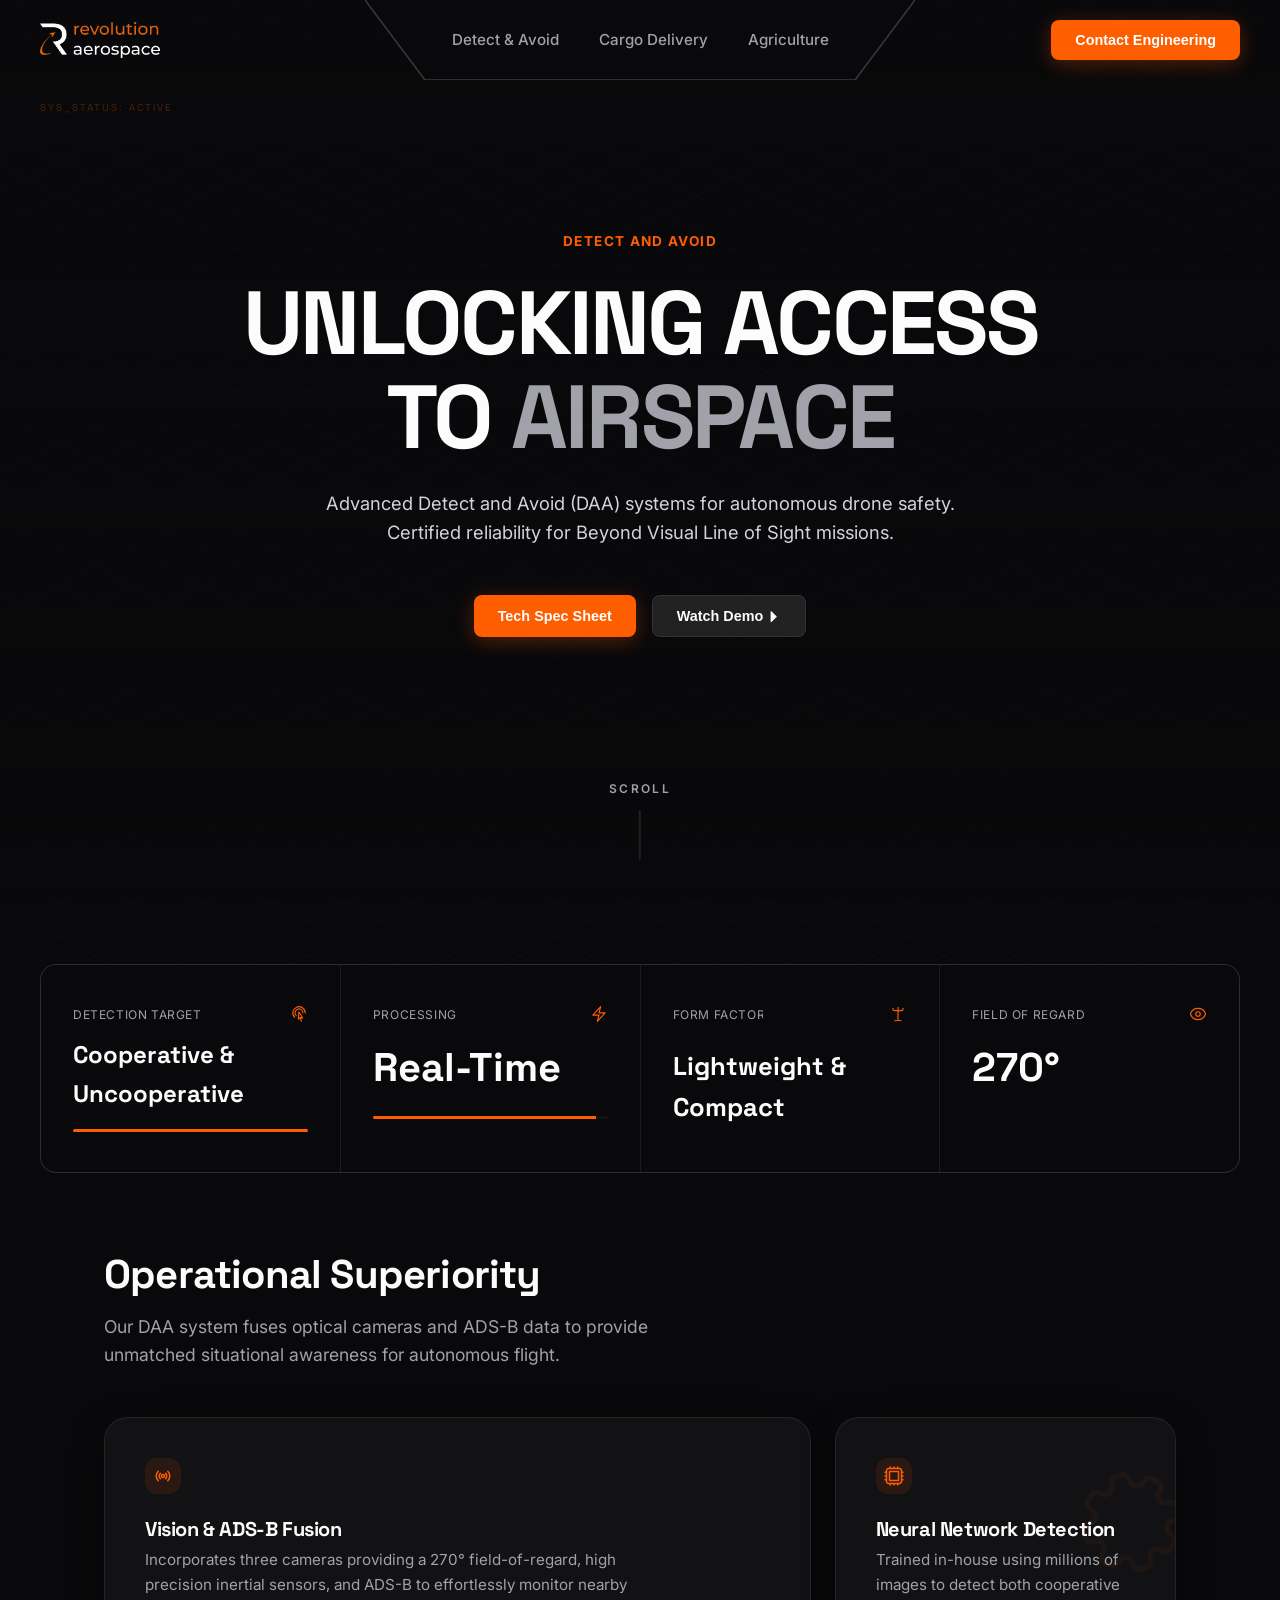
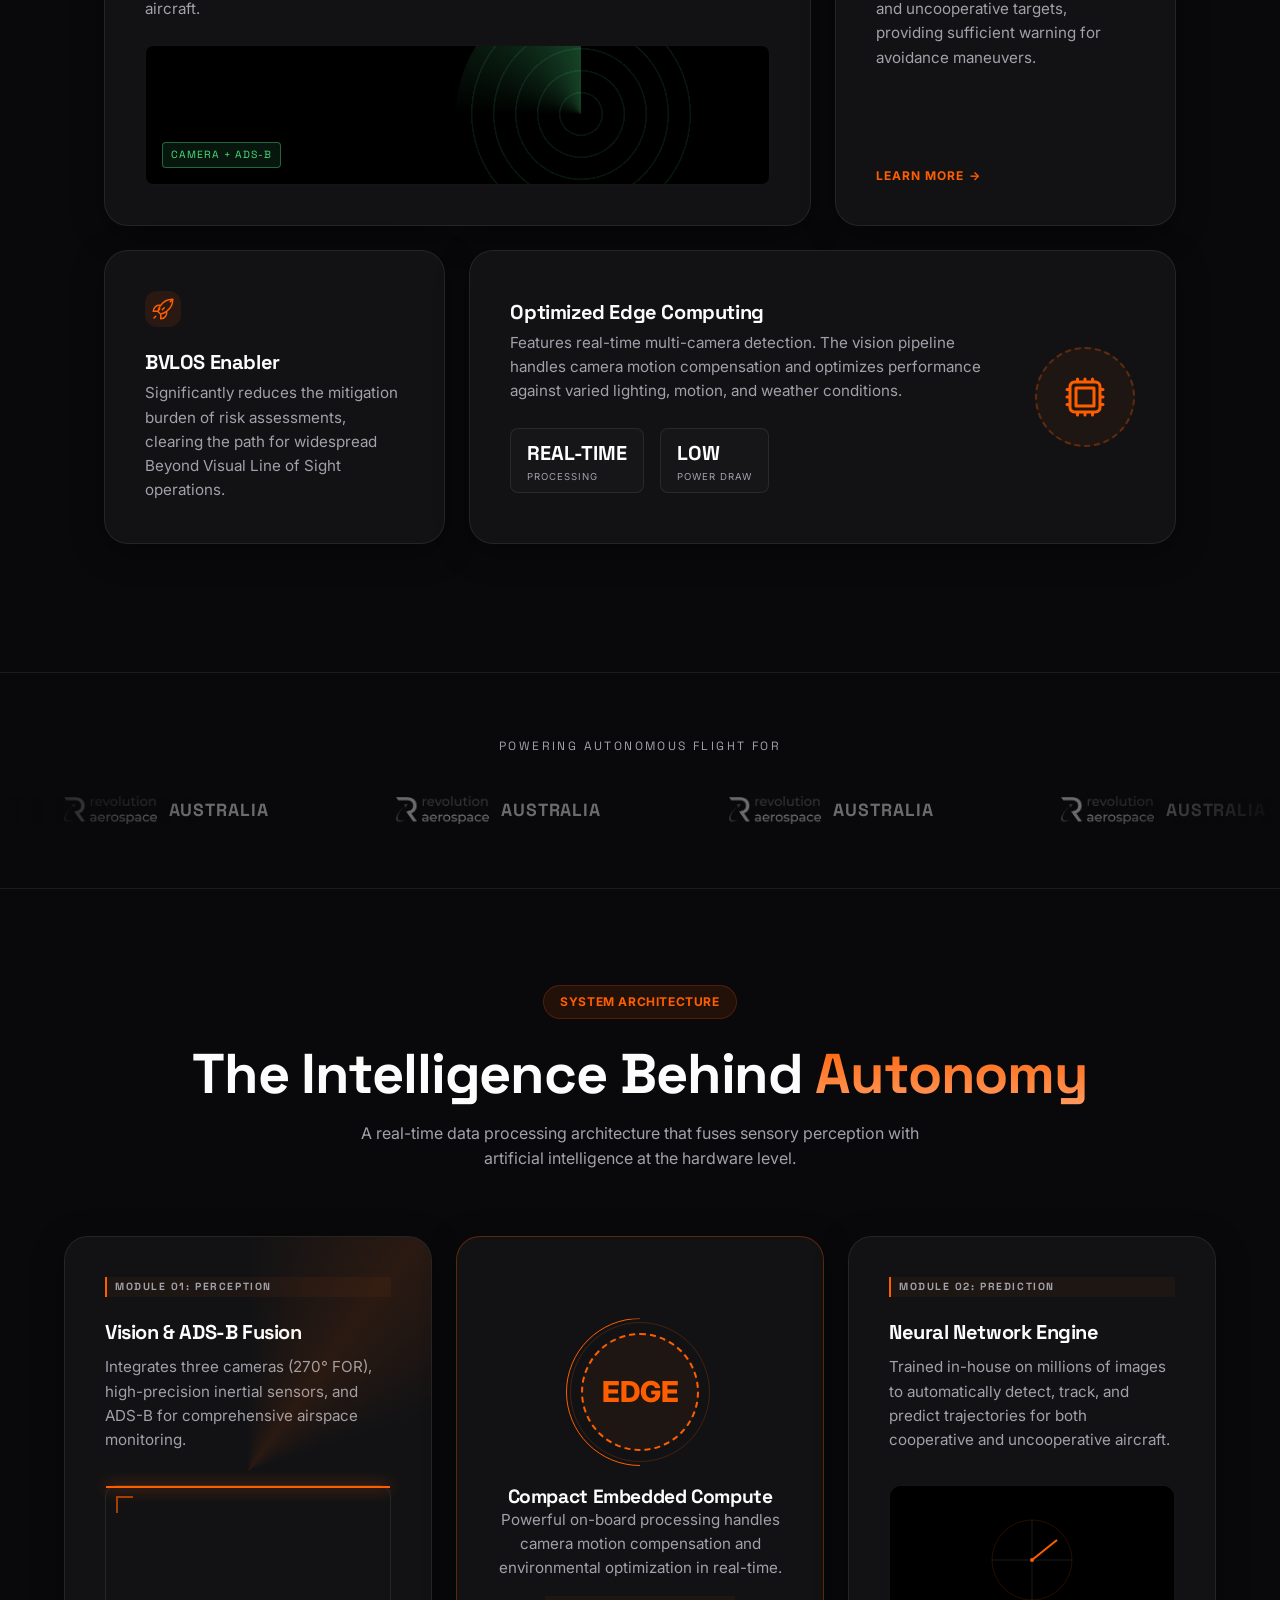
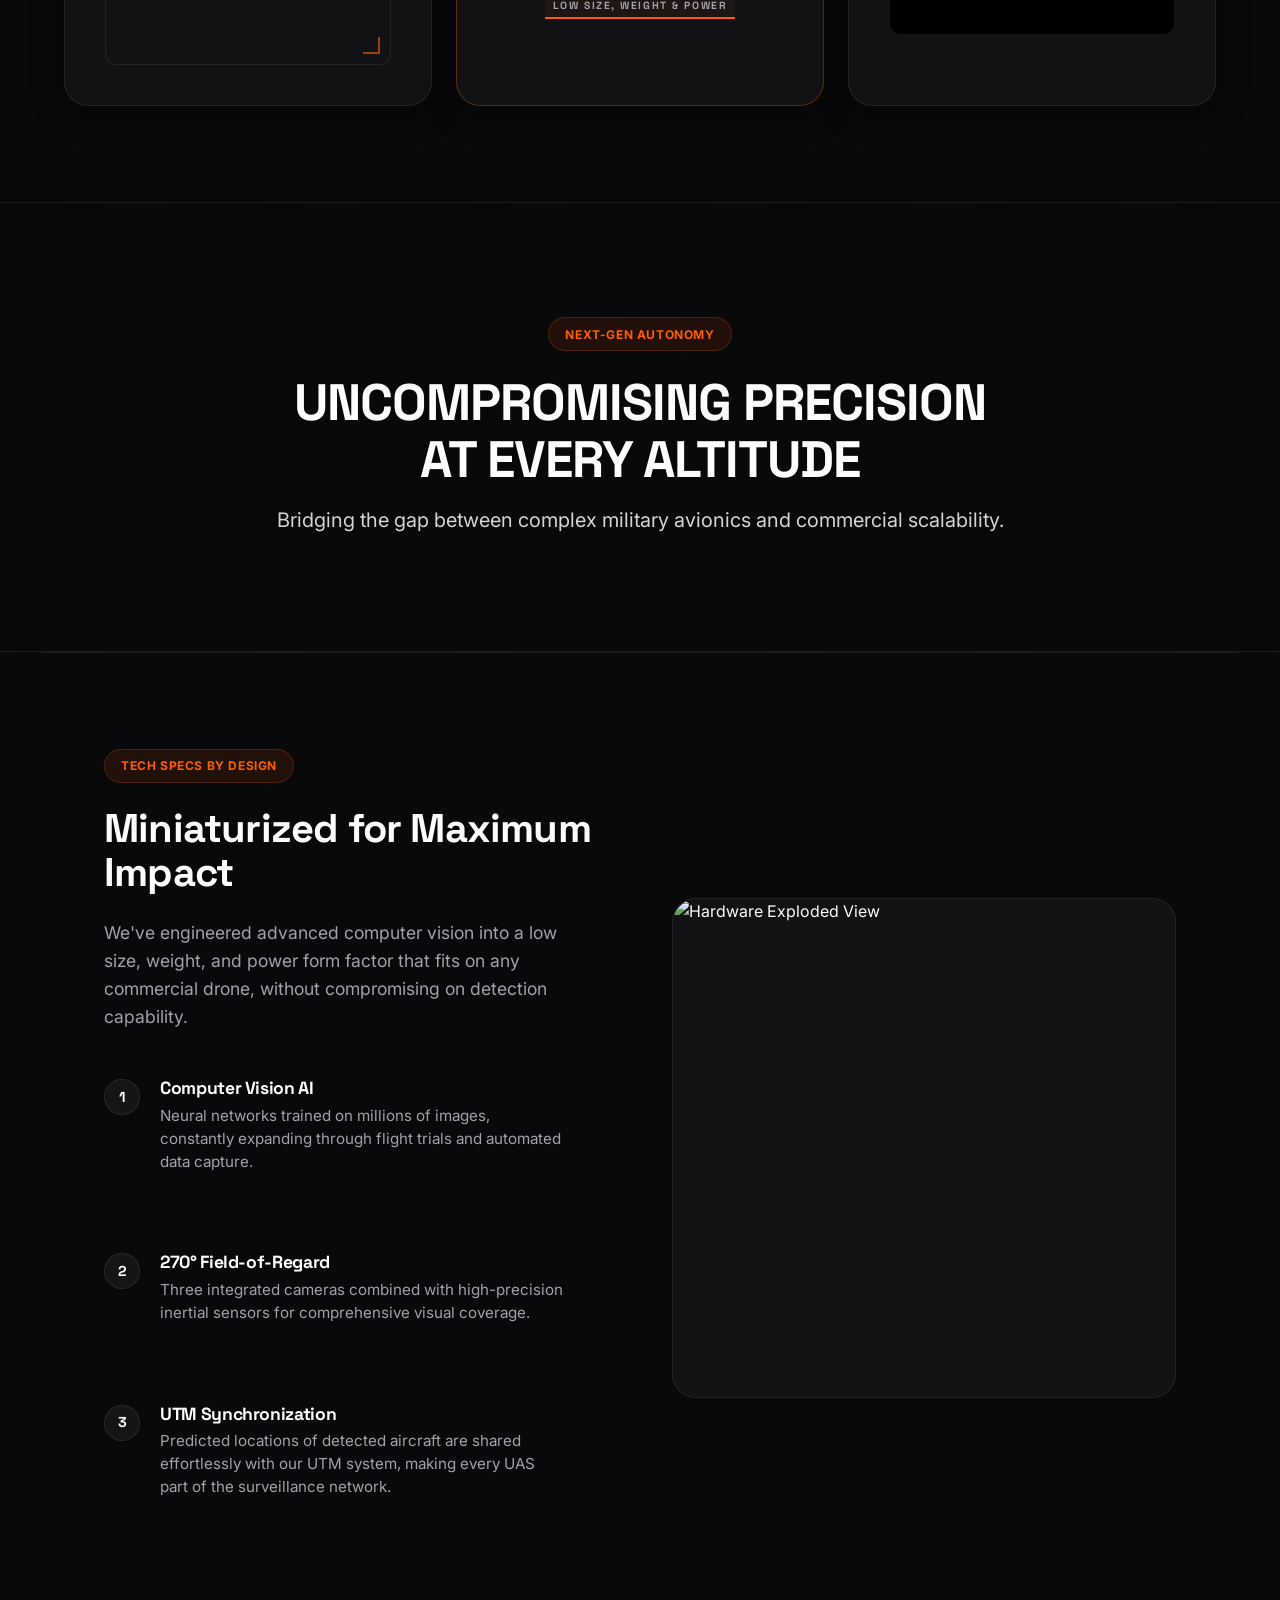
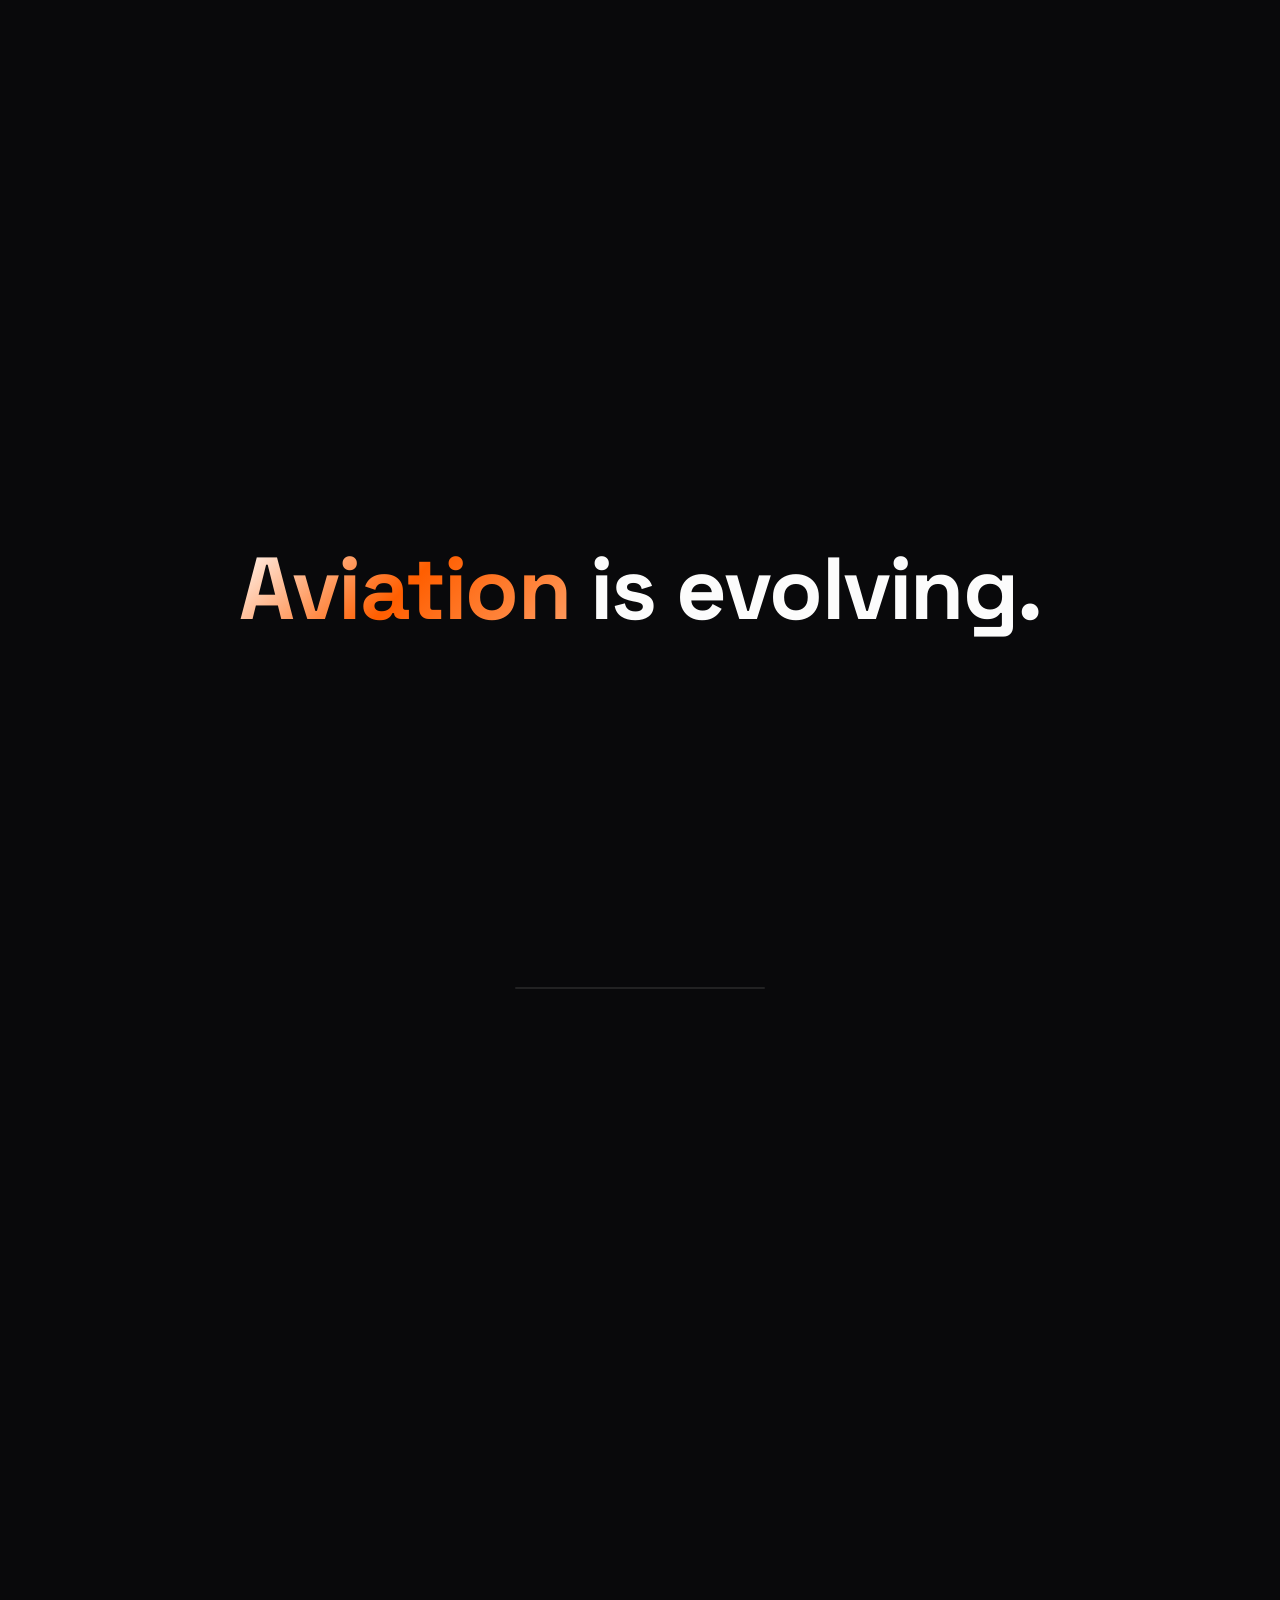
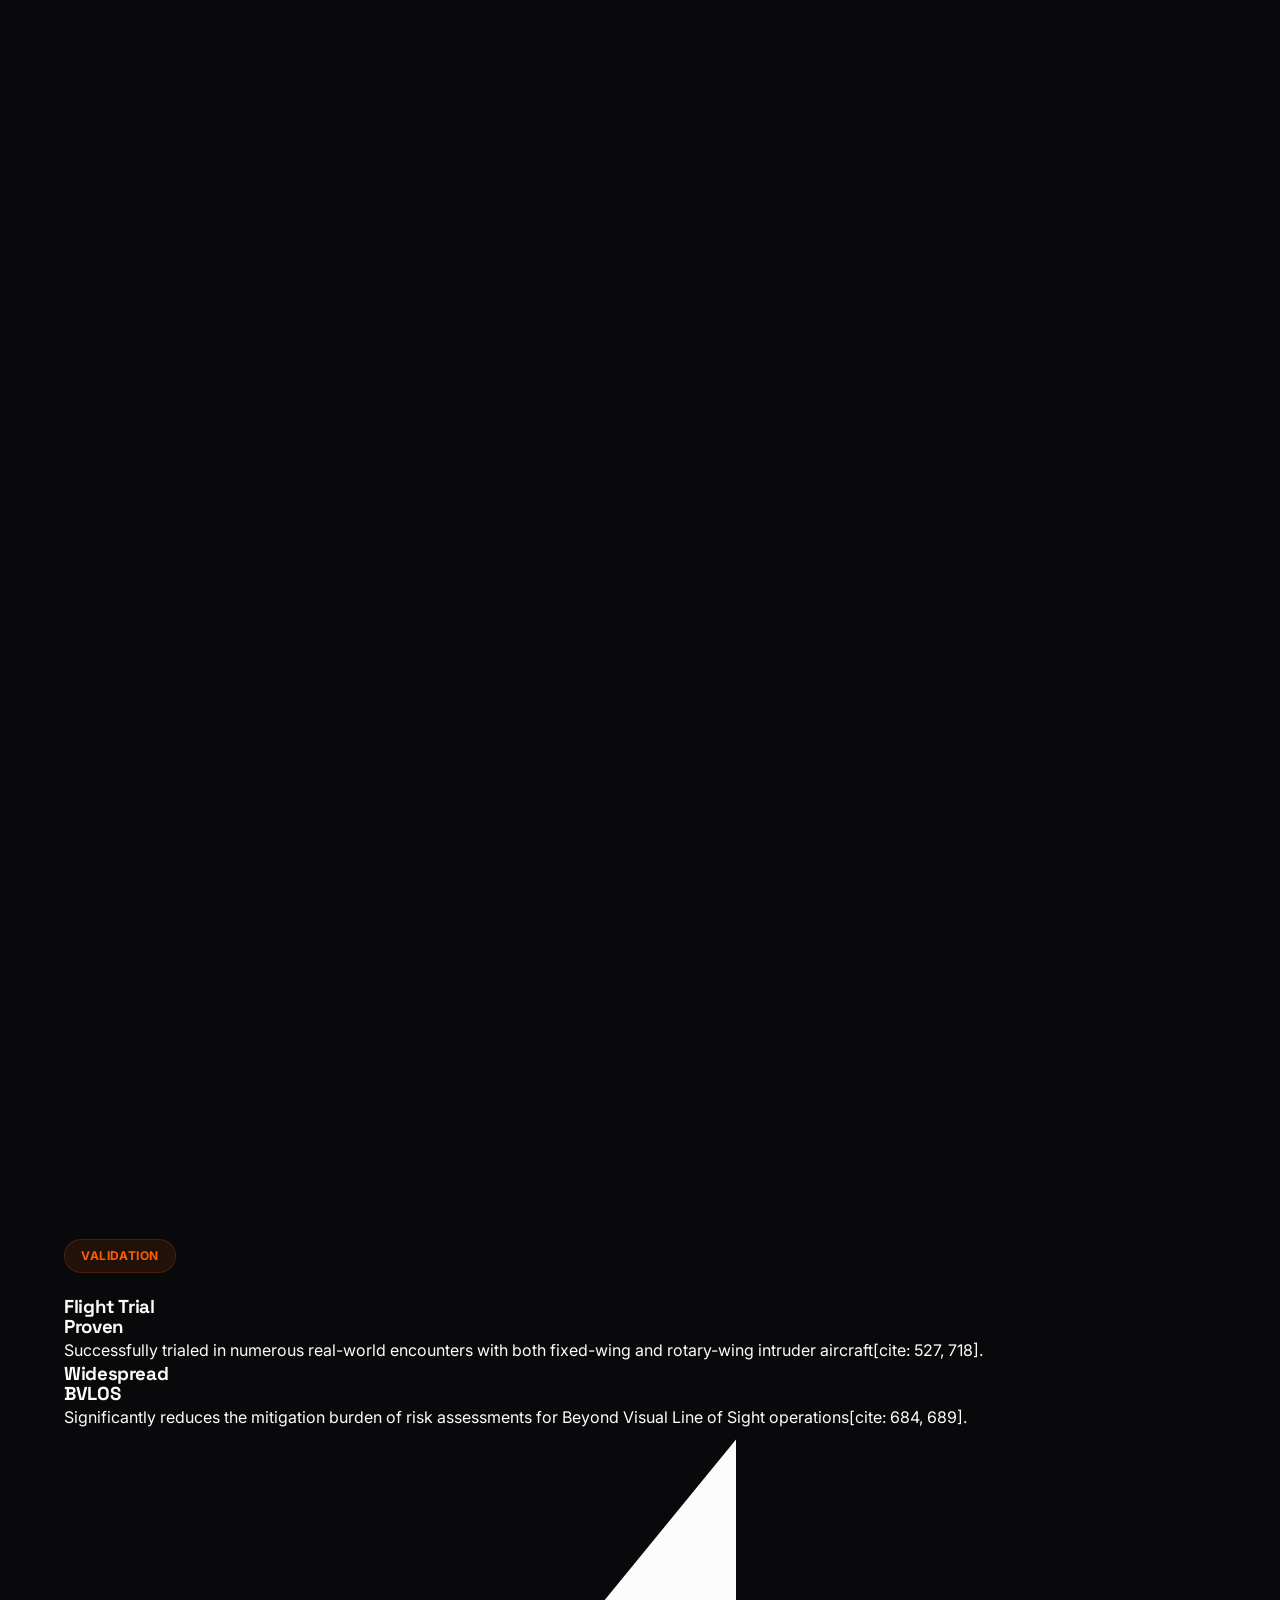
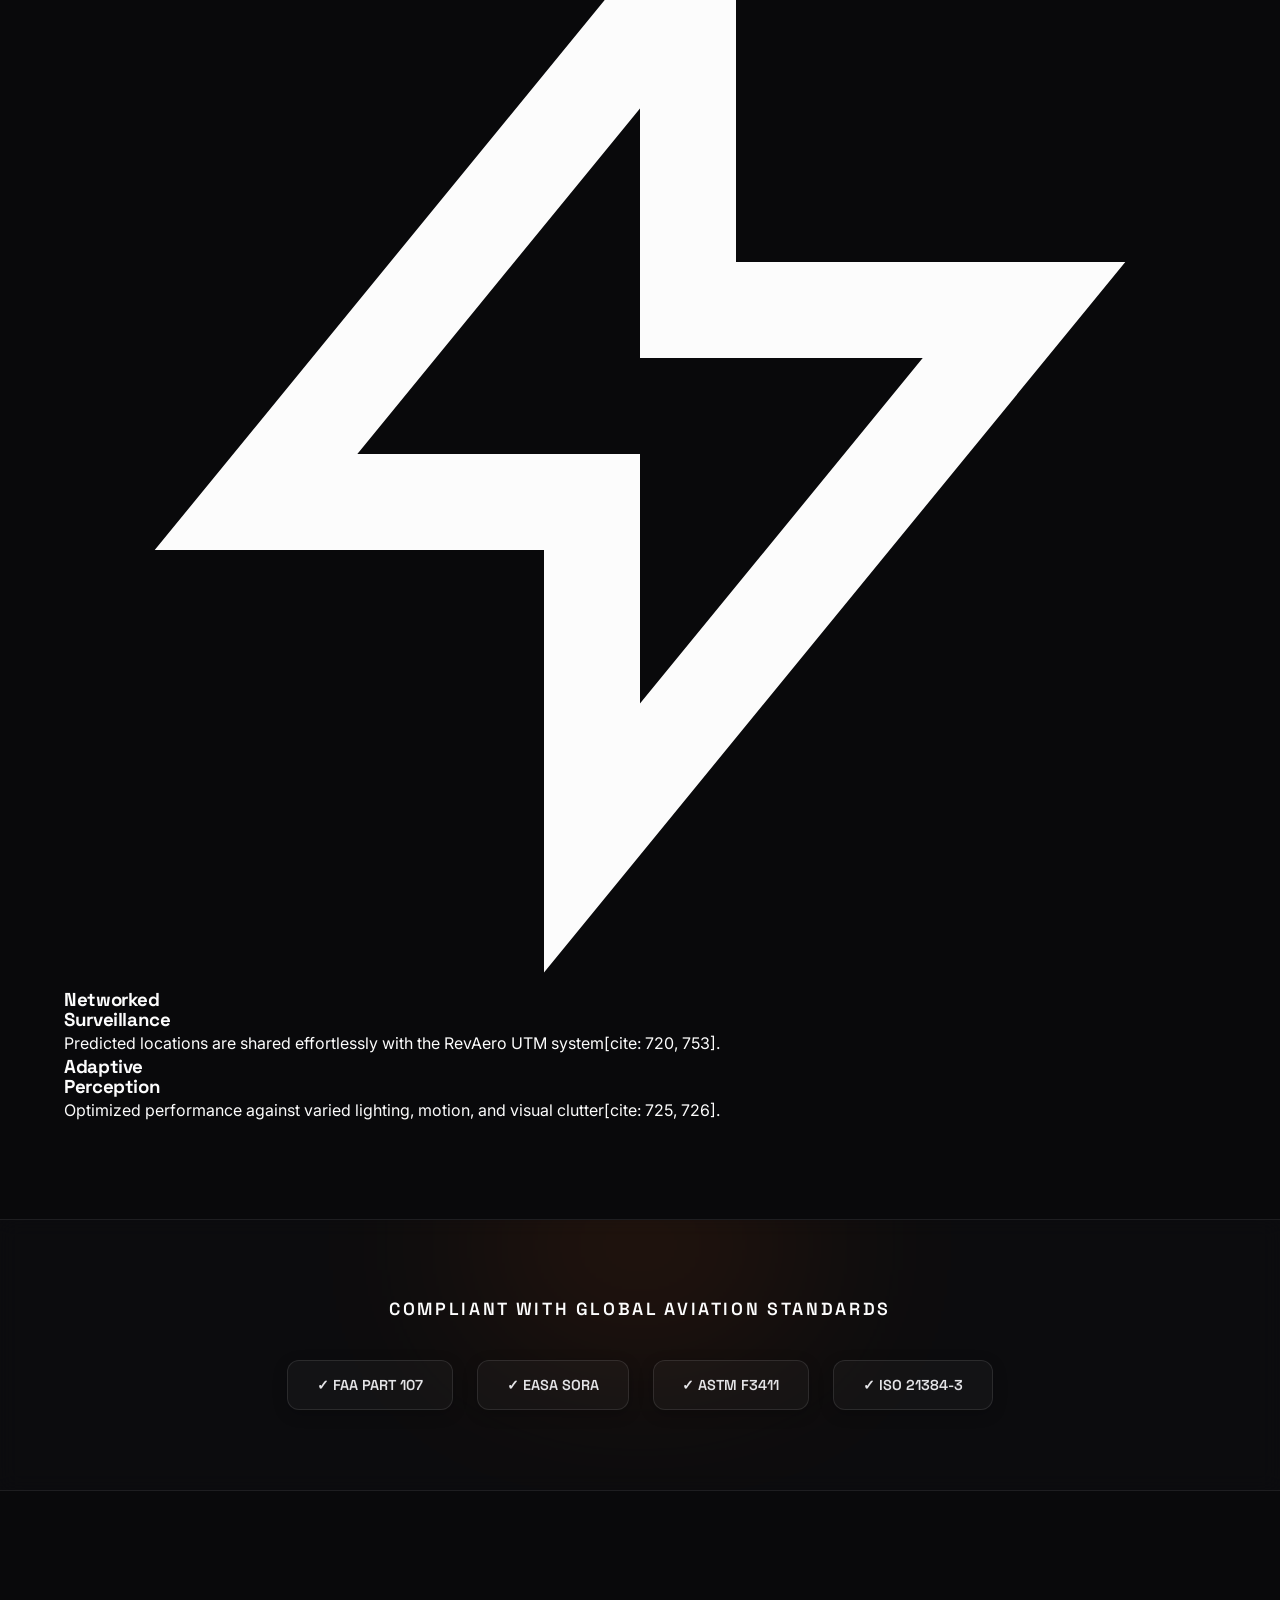
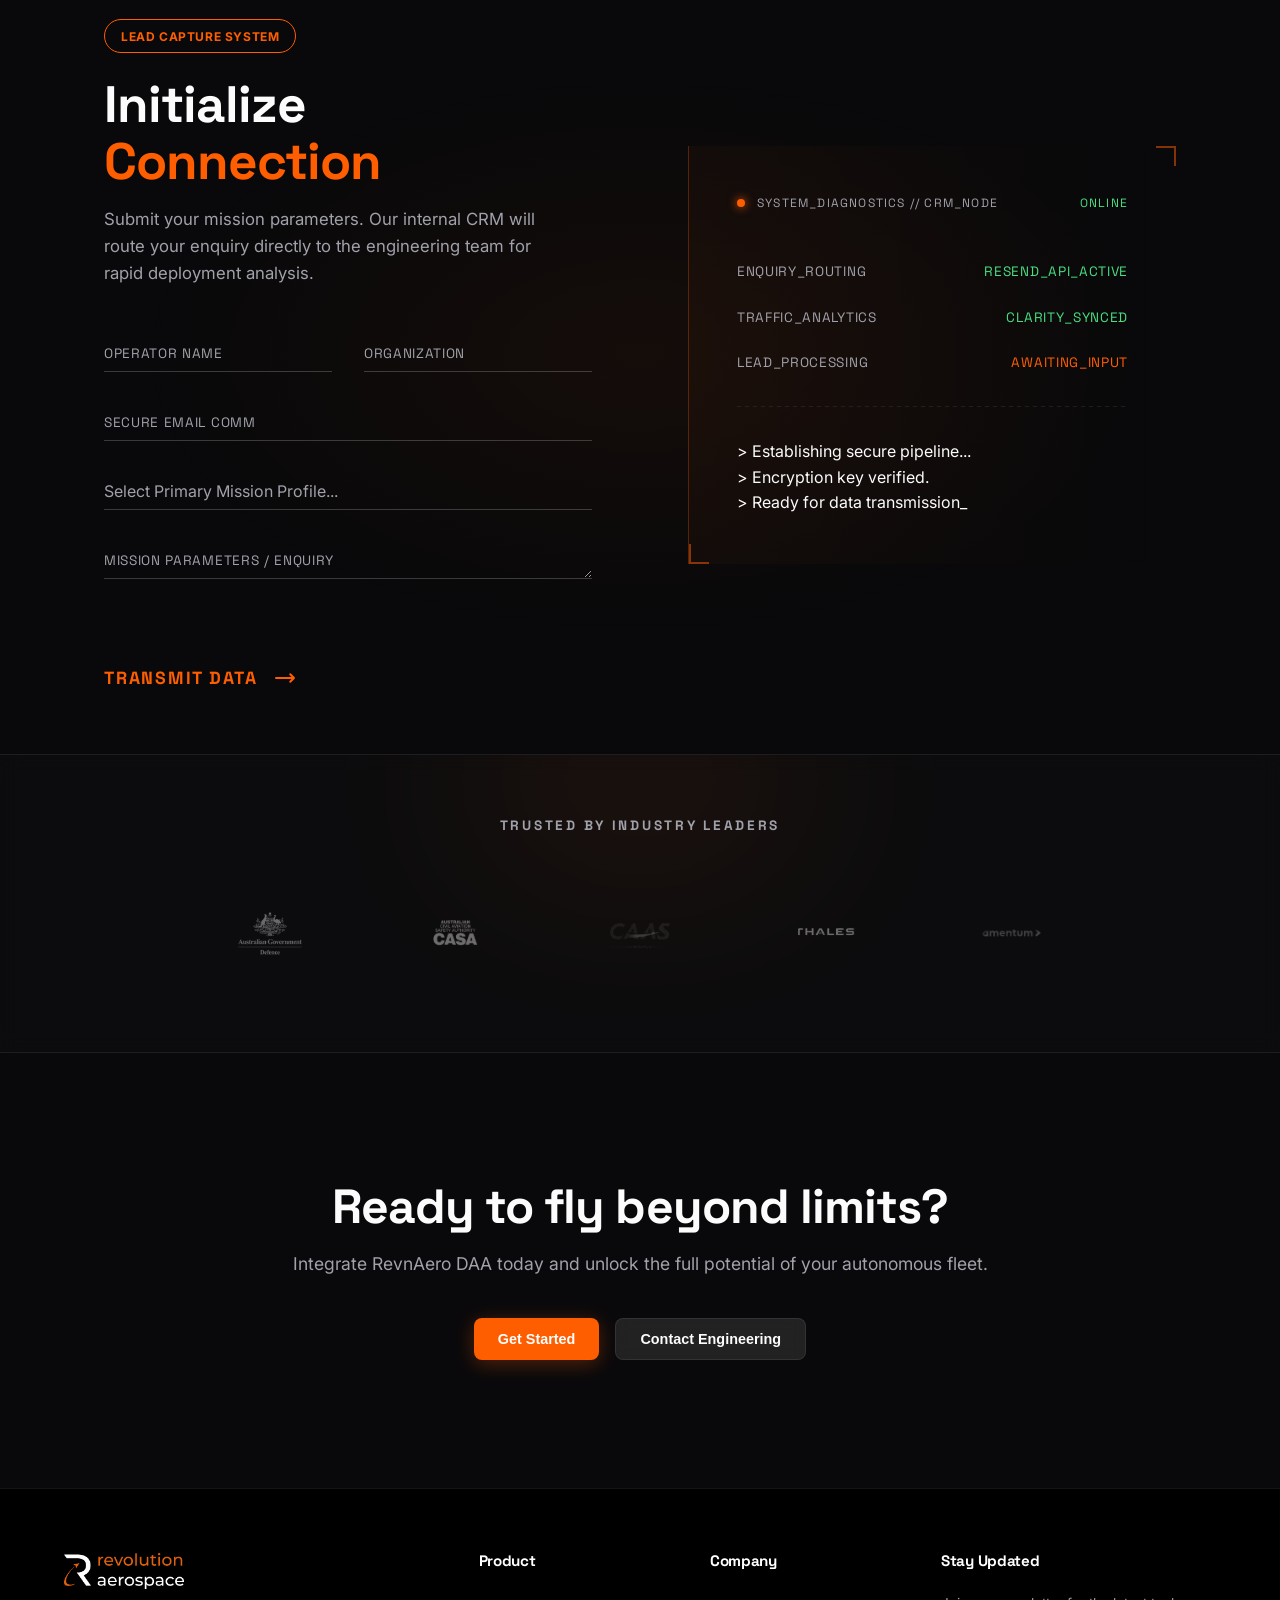
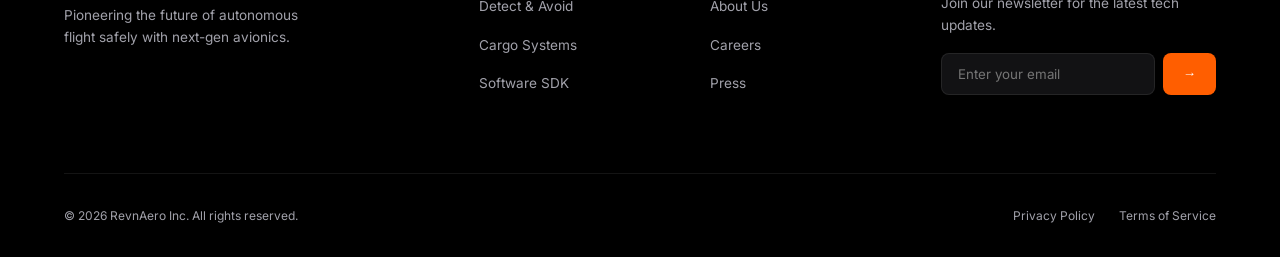
==== backup.html @ 6a318cab "update" ====
<!DOCTYPE html>
<html lang="en">

<head>
    <meta charset="UTF-8">
    <meta name="viewport" content="width=device-width, initial-scale=1.0">
    <title>RevnAero - Home / DAA</title>

    <link rel="preconnect" href="https://fonts.googleapis.com">
    <link rel="preconnect" href="https://fonts.gstatic.com" crossorigin>
    <link
        href="https://fonts.googleapis.com/css2?family=Inter:wght@400;500;600&family=Space+Grotesk:wght@500;700;800&display=swap"
        rel="stylesheet">
    <link rel="stylesheet" href="style.css">
    <link rel="stylesheet" href="marquee.css">
    <link rel="stylesheet" href="crm.css">
    <link rel="stylesheet" href="animation.css">
    <link rel="stylesheet" href="splash.css">


</head>

<body>
    <!-- <div class="splash-screen">
    <div class="splash-telemetry">
        <span>SYS.BOOT.SEQ_01</span>
        <span>DAA_MODULE: ONLINE</span>
        <span>CALIBRATING SENSORS...</span>
    </div>

    <div class="splash-center">
        <div class="target-bracket top-left"></div>
        <div class="target-bracket top-right"></div>
        <div class="target-bracket bottom-left"></div>
        <div class="target-bracket bottom-right"></div>

        <div class="logo-wrapper">
            <img src="/assets/foto/logo.png" alt="RevnAero Logo" class="splash-logo">
            <div class="scan-laser"></div>
        </div>
    </div>

    <div class="splash-loading">
        <div class="loading-text">ESTABLISHING CONNECTION... <span class="loading-percentage">0%</span></div>
        <div class="progress-bar-container">
            <div class="progress-bar-fill"></div>
        </div>
    </div>
</div> -->

    <div class="hero-wrapper">
        <div class="hero-card">
            <video autoplay muted loop playsinline class="bg-video">
                <source
                    src="https://video.wixstatic.com/video/d7cbb1_4fef47b619da443f944a2ffa0f24da4c/1080p/mp4/file.mp4"
                    type="video/mp4">
            </video>
            <div class="hero-overlay"></div>

            <div class="notch">
                <svg width="100%" height="100%" viewBox="0 0 550 80" preserveAspectRatio="none"
                    style="position: absolute; top: 0; left: 0; z-index: -1;">
                    <polygon points="0,0 550,0 490,80 60,80" fill="#09090b" />
                    <polyline points="0,0 60,80 490,80 550,0" fill="none" stroke="rgba(255, 255, 255, 0.2)"
                        stroke-width="1.5" />
                </svg>
            </div>

            <nav>
                <div class="logo">
                    <img src="/assets/foto/logo.png" alt="RevnAero Logo">
                </div>

                <div class="nav-links">
                    <a href="/DAA">Detect & Avoid</a>
                    <a href="/cargo">Cargo Delivery</a>
                    <a href="https://ag.revn.aero">Agriculture</a>
                </div>

                <button class="btn btn-primary">Contact Engineering</button>
            </nav>

            <div class="hero-content">
                <div class="hero-pre-title">DETECT AND AVOID</div>
                <h1>UNLOCKING ACCESS<br>TO <span>AIRSPACE</span></h1>
                <p>Advanced Detect and Avoid (DAA) systems for autonomous drone safety. Certified reliability for Beyond
                    Visual Line of Sight missions.</p>

                <div class="hero-cta">
                    <button class="btn btn-primary">Tech Spec Sheet</button>
                    <button class="btn btn-outline">Watch Demo ⏵</button>
                </div>
            </div>

            <div class="scroll-indicator">
                <span>SCROLL</span>
                <div class="scroll-line"></div>
            </div>

        </div>
    </div>

    <div class="stats-grid">
        <div class="stat-box reveal">
            <div class="stat-label">Detection Target
                <span>
                    <svg xmlns="http://www.w3.org/2000/svg" fill="none" viewBox="0 0 24 24" stroke-width="1.5"
                        stroke="var(--brand-orange)" style="width: 18px; height: 18px;">
                        <path stroke-linecap="round" stroke-linejoin="round"
                            d="M15.042 21.672L13.684 16.6m0 0l-2.51 2.225.569-9.47 5.227 7.917-3.286-.672zm-7.518-.267A8.25 8.25 0 1120.25 10.5M8.288 14.212A5.25 5.25 0 1117.25 10.5" />
                    </svg>
                </span>
            </div>
            <div class="stat-value" style="font-size: 1.5rem;">Cooperative &<br>Uncooperative</div>
            <div class="stat-bar">
                <div class="stat-bar-fill" style="width: 100%;"></div>
            </div>
        </div>
        <div class="stat-box reveal delay-100">
            <div class="stat-label">Processing
                <span>
                    <svg xmlns="http://www.w3.org/2000/svg" fill="none" viewBox="0 0 24 24" stroke-width="1.5"
                        stroke="var(--brand-orange)" style="width: 18px; height: 18px;">
                        <path stroke-linecap="round" stroke-linejoin="round"
                            d="M3.75 13.5l10.5-11.25L12 10.5h8.25L9.75 21.75 12 13.5H3.75z" />
                    </svg>
                </span>
            </div>
            <div class="stat-value">Real-Time</div>
            <div class="stat-bar">
                <div class="stat-bar-fill" style="width: 95%;"></div>
            </div>
        </div>
        <div class="stat-box reveal delay-200">
            <div class="stat-label">Form Factor
                <span>
                    <svg xmlns="http://www.w3.org/2000/svg" fill="none" viewBox="0 0 24 24" stroke-width="1.5"
                        stroke="var(--brand-orange)" style="width: 18px; height: 18px;">
                        <path stroke-linecap="round" stroke-linejoin="round"
                            d="M12 3v17.25m0 0c-1.472 0-2.882.265-4.185.75M12 20.25c1.472 0 2.882.265 4.185.75M18.75 4.5v.75A2.25 2.25 0 0116.5 7.5h-9a2.25 2.25 0 01-2.25-2.25V4.5" />
                    </svg>
                </span>
            </div>
            <div class="stat-value" style="font-size: 1.6rem; padding-top: 10px;">Lightweight &<br>Compact</div>
        </div>
        <div class="stat-box reveal delay-300">
            <div class="stat-label">Field of Regard
                <span>
                    <svg xmlns="http://www.w3.org/2000/svg" fill="none" viewBox="0 0 24 24" stroke-width="1.5"
                        stroke="var(--brand-orange)" style="width: 18px; height: 18px;">
                        <path stroke-linecap="round" stroke-linejoin="round"
                            d="M2.036 12.322a1.012 1.012 0 010-.639C3.423 7.51 7.36 4.5 12 4.5c4.638 0 8.573 3.007 9.963 7.178.07.207.07.431 0 .639C20.577 16.49 16.64 19.5 12 19.5c-4.638 0-8.573-3.007-9.963-7.178z" />
                        <path stroke-linecap="round" stroke-linejoin="round" d="M15 12a3 3 0 11-6 0 3 3 0 016 0z" />
                    </svg>
                </span>
            </div>
            <div class="stat-value">270°</div>
        </div>
    </div>



  <section class="daa-superiority"
        style="max-width: 1200px; margin: 0 auto; padding: 4rem 5%; position: relative; z-index: 2;">

        <div class="section-header reveal" style="text-align: left; margin-bottom: 3rem;">
            <h2 style="font-size: 2.5rem; margin-bottom: 1rem;">Operational Superiority</h2>
            <p style="color: var(--text-muted); max-width: 600px; font-size: 1.1rem;">
                Our DAA system fuses optical cameras and ADS-B data to provide unmatched situational awareness for autonomous flight.
            </p>
        </div>

        <div class="bento-grid">

            <div class="bento-card glass-card card-wide " style="display: flex; flex-direction: column;">
                <div class="card-icon" style="width: 36px; height: 36px;">
                    <svg xmlns="http://www.w3.org/2000/svg" fill="none" viewBox="0 0 24 24" stroke-width="1.5"
                        stroke="currentColor" style="width: 24px; height: 24px;">
                        <path stroke-linecap="round" stroke-linejoin="round"
                            d="M9.348 14.652a3.75 3.75 0 010-5.304m5.304 0a3.75 3.75 0 010 5.304m-7.425 2.121a6.75 6.75 0 010-9.546m9.546 0a6.75 6.75 0 010 9.546M12 10.5a1.5 1.5 0 100 3 1.5 1.5 0 000-3z" />
                    </svg>
                </div>
                <h3 style="font-size: 1.25rem; margin-bottom: 0.5rem;">Vision & ADS-B Fusion</h3>
                <p style="color: var(--text-muted); margin-bottom: 1.5rem; max-width: 85%;">Incorporates three cameras providing a 270° field-of-regard, high precision inertial sensors, and ADS-B to effortlessly monitor nearby aircraft.</p>

                <div
                    style="margin-top: auto; height: 140px; background: #000; border-radius: 8px; border: 1px solid var(--border-color); position: relative; overflow: hidden; display: flex; align-items: flex-end; padding: 1rem;">
                    <div
                        style="position: absolute; right: 10%; bottom: -40%; width: 250px; height: 250px; background: repeating-radial-gradient(circle, transparent, transparent 20px, rgba(74, 222, 128, 0.1) 21px, rgba(74, 222, 128, 0.1) 22px); border-radius: 50%;">
                    </div>
                    <div
                        style="position: absolute; right: 10%; bottom: -40%; width: 250px; height: 250px; background: conic-gradient(from 270deg, transparent, rgba(74, 222, 128, 0.3) 90deg, transparent 90deg); border-radius: 50%; animation: rotateRadar 4s linear infinite;">
                    </div>

                    <span
                        style="position: relative; z-index: 2; font-size: 0.65rem; font-family: 'Space Grotesk'; color: #4ade80; border: 1px solid rgba(74, 222, 128, 0.4); padding: 4px 8px; border-radius: 4px; background: rgba(74, 222, 128, 0.1); letter-spacing: 1px;">CAMERA
                        + ADS-B</span>
                </div>
            </div>

            <div class="bento-card glass-card"
                style="display: flex; flex-direction: column; position: relative; overflow: hidden;">
                <div class="card-icon" style="width: 36px; height: 36px;">
                    <svg xmlns="http://www.w3.org/2000/svg" fill="none" viewBox="0 0 24 24" stroke-width="1.5"
                        stroke="currentColor" style="width: 24px; height: 24px;">
                        <path stroke-linecap="round" stroke-linejoin="round"
                            d="M8.25 3v1.5M4.5 8.25H3m18 0h-1.5M4.5 12H3m18 0h-1.5m-15 3.75H3m18 0h-1.5M8.25 19.5V21M12 3v1.5m0 15V21m3.75-18v1.5m0 15V21m-9-1.5h10.5a2.25 2.25 0 002.25-2.25V6.75a2.25 2.25 0 00-2.25-2.25H6.75A2.25 2.25 0 004.5 6.75v10.5a2.25 2.25 0 002.25 2.25zm.75-12h9v9h-9v-9z" />
                    </svg>
                </div>
                <h3 style="font-size: 1.25rem; margin-bottom: 0.5rem;">Neural Network Detection</h3>
                <p style="color: var(--text-muted); margin-bottom: 2rem;">Trained in-house using millions of images to detect both cooperative and uncooperative targets, providing sufficient warning for avoidance maneuvers.</p>
                <div style="margin-top: auto;">
                    <a href="#"
                        style="color: var(--brand-orange); font-size: 0.75rem; font-weight: 700; text-transform: uppercase; letter-spacing: 1px; display: flex; align-items: center; gap: 5px;">Learn
                        More <span>→</span></a>
                </div>
                <div
                    style="position: absolute; right: -20px; top: 40px; width: 8rem; height: 8rem; color: var(--brand-orange); opacity: 0.05; transform: rotate(-15deg);">
                    <svg xmlns="http://www.w3.org/2000/svg" fill="none" viewBox="0 0 24 24" stroke-width="1"
                        stroke="currentColor" style="width: 100%; height: 100%;">
                        <path stroke-linecap="round" stroke-linejoin="round"
                            d="M10.343 3.94c.09-.542.56-.94 1.11-.94h1.093c.55 0 1.02.398 1.11.94l.149.894c.07.424.384.764.78.93.398.164.855.142 1.205-.108l.737-.527a1.125 1.125 0 011.45.12l.773.773a1.125 1.125 0 01.12 1.45l-.527.737c-.25.35-.272.806-.107 1.204.165.397.505.71.93.78l.893.15c.543.09.94.56.94 1.109v1.094c0 .55-.397 1.02-.94 1.11l-.894.149c-.424.07-.764.383-.929.78-.165.398-.143.854.107 1.204l.527.738c.32.447.269 1.06-.12 1.45l-.774.773a1.125 1.125 0 01-1.449.12l-.738-.527c-.35-.25-.806-.272-1.203-.107-.398.165-.71.505-.781.929l-.149.894c-.09.542-.56.94-1.11.94h-1.094c-.55 0-1.019-.398-1.11-.94l-.149-.894c-.07-.424-.383-.764-.78-.93-.398-.164-.854-.142-1.204.108l-.738.527c-.447.32-1.06.269-1.45-.12l-.773-.774a1.125 1.125 0 01-.12-1.45l.527-.737c.25-.35.272-.806.108-1.204-.165-.397-.506-.71-.93-.78l-.894-.15c-.542-.09-.94-.56-.94-1.109v-1.094c0-.55.398-1.02.94-1.11l.894-.149c.424-.07.765-.383.93-.78.165-.398.143-.854-.108-1.204l-.526-.738a1.125 1.125 0 01.12-1.45l.773-.773a1.125 1.125 0 011.45-.12l.737.527c.35.25.807.272 1.204.107.397-.165.71-.505.78-.929l.149-.894z" />
                    </svg>
                </div>
            </div>

            <div class="bento-card glass-card" style="display: flex; flex-direction: column;">
                <div class="card-icon" style="width: 36px; height: 36px;">
                    <svg xmlns="http://www.w3.org/2000/svg" fill="none" viewBox="0 0 24 24" stroke-width="1.5"
                        stroke="currentColor" style="width: 24px; height: 24px;">
                        <path stroke-linecap="round" stroke-linejoin="round"
                            d="M15.59 14.37a6 6 0 01-5.84 7.38v-4.8m5.84-2.58a14.98 14.98 0 006.16-12.12A14.98 14.98 0 009.631 8.41m5.96 5.96a14.926 14.926 0 01-5.841 2.58m-.119-8.54a6 6 0 00-7.381 5.84h4.8m2.581-5.84a14.927 14.927 0 00-2.58 5.84m2.699 2.7c-.103.021-.207.041-.311.06a15.09 15.09 0 01-2.448-2.45A15.068 15.068 0 018.67 11.5M21 3l-1.8 1.8m-6 6l-1.8 1.8M3 21l1.8-1.8" />
                    </svg>
                </div>
                <h3 style="font-size: 1.25rem; margin-bottom: 0.5rem;">BVLOS Enabler</h3>
                <p style="color: var(--text-muted);">Significantly reduces the mitigation burden of risk assessments, clearing the path for widespread Beyond Visual Line of Sight operations.</p>
            </div>

            <div class="bento-card glass-card card-wide"
                style="display: flex; align-items: center; justify-content: space-between; flex-wrap: wrap; gap: 2rem;">
                <div style="flex: 1; min-width: 250px;">
                    <h3 style="font-size: 1.25rem; margin-bottom: 0.5rem;">Optimized Edge Computing</h3>
                    <p style="color: var(--text-muted); margin-bottom: 1.5rem;">Features real-time multi-camera detection. The vision pipeline handles camera motion compensation and optimizes performance against varied lighting, motion, and weather conditions.</p>
                    <div style="display: flex; gap: 1rem; flex-wrap: wrap;">
                        <div
                            style="border: 1px solid var(--border-color); padding: 0.5rem 1rem; border-radius: 8px; background: rgba(255,255,255,0.02);">
                            <div
                                style="font-family: 'Space Grotesk'; font-size: 1.25rem; font-weight: 700; color: #fff;">
                                REAL-TIME</div>
                            <div style="font-size: 0.6rem; color: var(--text-muted); letter-spacing: 1px;">PROCESSING</div>
                        </div>
                        <div
                            style="border: 1px solid var(--border-color); padding: 0.5rem 1rem; border-radius: 8px; background: rgba(255,255,255,0.02);">
                            <div
                                style="font-family: 'Space Grotesk'; font-size: 1.25rem; font-weight: 700; color: #fff;">
                                LOW</div>
                            <div style="font-size: 0.6rem; color: var(--text-muted); letter-spacing: 1px;">POWER DRAW
                            </div>
                        </div>
                    </div>
                </div>
                <div
                    style="width: 100px; height: 100px; border-radius: 50%; border: 2px dashed rgba(255,94,0,0.3); display: flex; align-items: center; justify-content: center; color: var(--brand-orange); flex-shrink: 0; background: rgba(255,94,0,0.05);">
                    <svg xmlns="http://www.w3.org/2000/svg" fill="none" viewBox="0 0 24 24" stroke-width="1.5"
                        stroke="currentColor" style="width: 48px; height: 48px;">
                        <path stroke-linecap="round" stroke-linejoin="round"
                            d="M8.25 3v1.5M4.5 8.25H3m18 0h-1.5M4.5 12H3m18 0h-1.5m-15 3.75H3m18 0h-1.5M8.25 19.5V21M12 3v1.5m0 15V21m3.75-18v1.5m0 15V21m-9-1.5h10.5a2.25 2.25 0 002.25-2.25V6.75a2.25 2.25 0 00-2.25-2.25H6.75A2.25 2.25 0 004.5 6.75v10.5a2.25 2.25 0 002.25 2.25zm.75-12h9v9h-9v-9z" />
                    </svg>
                </div>
            </div>

        </div>
    </section>

    <section class="logo-marquee-section">
        <div class="marquee-label">POWERING AUTONOMOUS FLIGHT FOR</div>
        <div class="marquee-container">
            <div class="marquee-track">

                <div class="marquee-logo"><img src="/assets/foto/logo.png" alt="RevnAero"><span>AUSTRALIA</span></div>
                <div class="marquee-logo"><img src="/assets/foto/logo.png" alt="RevnAero"><span>AUSTRALIA</span></div>
                <div class="marquee-logo"><img src="/assets/foto/logo.png" alt="RevnAero"><span>AUSTRALIA</span></div>
                <div class="marquee-logo"><img src="/assets/foto/logo.png" alt="RevnAero"><span>AUSTRALIA</span></div>
                <div class="marquee-logo"><img src="/assets/foto/logo.png" alt="RevnAero"><span>AUSTRALIA</span></div>
                <div class="marquee-logo"><img src="/assets/foto/logo.png" alt="RevnAero"><span>AUSTRALIA</span></div>
                <div class="marquee-logo"><img src="/assets/foto/logo.png" alt="RevnAero"><span>AUSTRALIA</span></div>
                <div class="marquee-logo"><img src="/assets/foto/logo.png" alt="RevnAero"><span>AUSTRALIA</span></div>

                <div class="marquee-logo"><img src="/assets/foto/logo.png" alt="RevnAero"><span>AUSTRALIA</span></div>
                <div class="marquee-logo"><img src="/assets/foto/logo.png" alt="RevnAero"><span>AUSTRALIA</span></div>
                <div class="marquee-logo"><img src="/assets/foto/logo.png" alt="RevnAero"><span>AUSTRALIA</span></div>
                <div class="marquee-logo"><img src="/assets/foto/logo.png" alt="RevnAero"><span>AUSTRALIA</span></div>
                <div class="marquee-logo"><img src="/assets/foto/logo.png" alt="RevnAero"><span>AUSTRALIA</span></div>
                <div class="marquee-logo"><img src="/assets/foto/logo.png" alt="RevnAero"><span>AUSTRALIA</span></div>
                <div class="marquee-logo"><img src="/assets/foto/logo.png" alt="RevnAero"><span>AUSTRALIA</span></div>
                <div class="marquee-logo"><img src="/assets/foto/logo.png" alt="RevnAero"><span>AUSTRALIA</span></div>

            </div>
        </div>
    </section>

    <section class="daa-architecture">
        <div class="section-header" style="text-align: center; margin-bottom: 4rem;">
            <div class="badge">System Architecture</div>
            <h2 style="font-size: clamp(2rem, 5vw, 3.5rem);">The Intelligence Behind <span>Autonomy</span></h2>
            <p style="margin: 1rem auto; max-width: 600px;">A real-time data processing architecture that fuses
                sensory perception with artificial intelligence at the hardware level.</p>
        </div>

        <div class="bento-grid">
            <div class="bento-card glass-card radar-scan">
                <div class="tech-tag">Module 01: Perception</div>
                <h3 style="margin-top: 1.5rem;">Vision & ADS-B Fusion</h3>
                <p>Integrates three cameras (270° FOR), high-precision inertial sensors, and ADS-B for comprehensive airspace monitoring.</p>
                <div class="card-visual corner-scope"
                    style="margin-top: 2rem; height: 180px; background: url('https://ngcaerospace.com/wp-content/uploads/2022/01/detect-and-avoid.jpg') center/cover;">
                    <div class="scan-line"></div>
                </div>
            </div>

            <div class="bento-card glass-card"
                style="display: flex; flex-direction: column; justify-content: center; align-items: center; text-align: center; border: 1px solid rgba(255, 94, 0, 0.3);">
                <div class="radar-circle-outer">
                    <div class="radar-circle-inner">
                        <span style="font-size: 1.8rem; font-weight: 800; color: var(--brand-orange);">EDGE</span>
                    </div>
                </div>
                <h4 style="margin-top: 1.5rem; font-size: 1.2rem;">Compact Embedded Compute</h4>
                <p>Powerful on-board processing handles camera motion compensation and environmental optimization in real-time.</p>
                <div class="tech-tag"
                    style="margin-top: 1rem; border-left: none; border-bottom: 2px solid var(--brand-orange);">
                    Low Size, Weight & Power</div>
            </div>

            <div class="bento-card glass-card">
                <div class="tech-tag">Module 02: Prediction</div>
                <h3 style="margin-top: 1.5rem;">Neural Network Engine</h3>
                <p>Trained in-house on millions of images to automatically detect, track, and predict trajectories for both cooperative and uncooperative aircraft.</p>
                <div class="card-visual"
                    style="margin-top: 2rem; background: #000; display: flex; align-items: center; justify-content: center;">
                    <svg width="100" height="100" viewBox="0 0 100 100">
                        <circle cx="50" cy="50" r="40" stroke="var(--brand-orange)" stroke-width="0.5" fill="none"
                            opacity="0.3" />
                        <path d="M10 50 L90 50 M50 10 L50 90" stroke="rgba(255,255,255,0.1)" />
                        <circle cx="50" cy="50" r="2" fill="var(--brand-orange)" />
                        <path d="M50 50 L75 30" stroke="var(--brand-orange)" stroke-width="2"
                            marker-end="url(#arrow)" />
                    </svg>
                </div>
            </div>
        </div>
    </section>

    <section class="parallax-separator">
        <div class="parallax-overlay"></div>
        <div class="parallax-content">
            <div class="badge">Next-Gen Autonomy</div>
            <h2>Uncompromising Precision at Every Altitude</h2>
            <p>Bridging the gap between complex military avionics and commercial scalability.</p>
        </div>
    </section>

   <section class="split-section">
        <div class="split-content">
            <div class="badge">Tech Specs By Design</div>
            <h2>Miniaturized for Maximum Impact</h2>
            <p>We've engineered advanced computer vision into a low size, weight, and power form factor that fits on any commercial drone, without compromising on detection capability.</p>

            <div class="feature-list">
                <div class="list-item">
                    <div class="list-number">1</div>
                    <div class="list-text">
                        <h4>Computer Vision AI</h4>
                        <p>Neural networks trained on millions of images, constantly expanding through flight trials and automated data capture.</p>
                    </div>
                </div>
                <div class="list-item">
                    <div class="list-number">2</div>
                    <div class="list-text">
                        <h4>270° Field-of-Regard</h4>
                        <p>Three integrated cameras combined with high-precision inertial sensors for comprehensive visual coverage.</p>
                    </div>
                </div>
                <div class="list-item">
                    <div class="list-number">3</div>
                    <div class="list-text">
                        <h4>UTM Synchronization</h4>
                        <p>Predicted locations of detected aircraft are shared effortlessly with our UTM system, making every UAS part of the surveillance network.</p>
                    </div>
                </div>
            </div>
        </div>

        <div class="split-image-wrapper">
            <img src="https://images.unsplash.com/photo-1581092160562-40aa08e78837?auto=format&fit=crop&q=80&w=800"
                alt="Hardware Exploded View">
        </div>
    </section>
    
   <!-- <section class="software-integration" style="max-width: 1200px; margin: 0 auto; padding-top: 2rem;">
        <div class="glass-card"
            style="border-radius: 24px; overflow: hidden; display: grid; grid-template-columns: 1fr 1fr; gap: 0;">

            <div style="padding: 4rem; display: flex; flex-direction: column; justify-content: center;">
                <div class="badge">Developer Ecosystem</div>
                <h2 style="font-size: 2.5rem; margin-bottom: 1.5rem;">UTM & ArduPilot <span>Integration</span></h2>
                <p style="color: var(--text-muted); font-size: 1.1rem; margin-bottom: 2rem; line-height: 1.8;">
                    Our DAA payload is designed to integrate seamlessly with the RevAero UTM system for centralized routing and constraint management. As an Official Partner, we also ensure deep compatibility with ArduPilot environments.
                </p>

                <ul style="list-style: none; display: flex; flex-direction: column; gap: 1rem;">
                    <li style="display: flex; align-items: center; gap: 10px; color: #d4d4d8;">
                        <span style="color: var(--brand-orange);">
                            <svg xmlns="http://www.w3.org/2000/svg" fill="none" viewBox="0 0 24 24" stroke-width="2"
                                stroke="currentColor" style="width: 16px; height: 16px;">
                                <path stroke-linecap="round" stroke-linejoin="round"
                                    d="M3.75 13.5l10.5-11.25L12 10.5h8.25L9.75 21.75 12 13.5H3.75z" />
                            </svg>
                        </span> RevAero UTM Interoperability
                    </li>
                    <li style="display: flex; align-items: center; gap: 10px; color: #d4d4d8;">
                        <span style="color: var(--brand-orange);">
                            <svg xmlns="http://www.w3.org/2000/svg" fill="none" viewBox="0 0 24 24" stroke-width="2"
                                stroke="currentColor" style="width: 16px; height: 16px;">
                                <path stroke-linecap="round" stroke-linejoin="round"
                                    d="M3.75 13.5l10.5-11.25L12 10.5h8.25L9.75 21.75 12 13.5H3.75z" />
                            </svg>
                        </span> Official ArduPilot Partner Support
                    </li>
                    <li style="display: flex; align-items: center; gap: 10px; color: #d4d4d8;">
                        <span style="color: var(--brand-orange);">
                            <svg xmlns="http://www.w3.org/2000/svg" fill="none" viewBox="0 0 24 24" stroke-width="2"
                                stroke="currentColor" style="width: 16px; height: 16px;">
                                <path stroke-linecap="round" stroke-linejoin="round"
                                    d="M3.75 13.5l10.5-11.25L12 10.5h8.25L9.75 21.75 12 13.5H3.75z" />
                            </svg>
                        </span> Effortless data sharing for network surveillance
                    </li>
                </ul>
            </div>

            <div
                style="background: #000; padding: 2rem; border-left: 1px solid var(--border-color); position: relative;">
                <div style="display: flex; gap: 8px; margin-bottom: 2rem;">
                    <div style="width: 12px; height: 12px; border-radius: 50%; background: #ff5f56;"></div>
                    <div style="width: 12px; height: 12px; border-radius: 50%; background: #ffbd2e;"></div>
                    <div style="width: 12px; height: 12px; border-radius: 50%; background: #27c93f;"></div>
                </div>

                <pre
                    style="font-family: 'Space Grotesk', monospace; font-size: 0.9rem; color: #a1a1aa; line-height: 1.7; overflow-x: auto;">
<span style="color: #ff5e00;">import</span> { DAA, UTM } <span style="color: #ff5e00;">from</span> '@revaero/sdk';

<span style="color: #6272a4;">// Initialize Payload & UTM Sync</span>
<span style="color: #ff5e00;">const</span> visionEngine = <span style="color: #ff5e00;">new</span> DAA.System({
  cameras: <span style="color: #bd93f9;">3</span>,
  adsbEnabled: <span style="color: #ffbd2e;">true</span>
});

visionEngine.on(<span style="color: #f1fa8c;">'target_detected'</span>, (target) => {
  <span style="color: #ff5e00;">if</span> (target.type === <span style="color: #f1fa8c;">'UNCOOPERATIVE'</span>) {
    flightController.executeAvoidance();
    
    <span style="color: #6272a4;">// Share predicted location with UTM</span>
    UTM.broadcastTelemetry(target.predictedVector);
  }
});

visionEngine.start();
<span style="color: #4ade80;">> SYS_STATUS: NEURAL_NET ARMED & UTM_SYNCED_</span>
                </pre>
            </div>
        </div>
    </section> -->

    <section class="scrollytelling-section" id="scrolly-section">
        <div class="sticky-container">
            <div class="scrolly-glow"></div>

            <div class="scroll-text-wrapper">
                <h2 class="scroll-text text-1 active">
                    <span class="highlight">Aviation</span> is evolving.
                </h2>
                <h2 class="scroll-text text-2">
                    Missions are getting <span class="highlight">harder</span>.
                </h2>
                <h2 class="scroll-text text-3">
                    You need <span class="highlight">eyes everywhere</span>.
                </h2>
            </div>

            <div class="scrolly-progress">
                <div class="scrolly-progress-bar"></div>
            </div>
        </div>
    </section>
   
  <section class="mission-gallery-modern-full">
    <div class="mission-grid-full">
        <div class="mission-item-full main-feature">
            <div class="mission-bg" style="background-image: url('/assets/foto/plane.jpg');"></div>
            <div class="mission-overlay-full"></div>
            <div class="mission-content-full">
                <div class="badge">Validation</div>
                <h3>Flight Trial<br>Proven</h3>
                <p>Successfully trialed in numerous real-world encounters with both fixed-wing and rotary-wing intruder aircraft[cite: 527, 718].</p>
                <div class="mission-line"></div>
            </div>
        </div>

        <div class="mission-item-full secondary-feature">
            <div class="mission-bg" style="background-image: url('https://images.unsplash.com/photo-1473968512647-3e447244af8f?auto=format&fit=crop&q=80&w=1200');"></div>
            <div class="mission-overlay-full" style="background: linear-gradient(180deg, transparent 0%, rgba(255, 94, 0, 0.4) 100%);"></div>
            <div class="mission-content-full">
                <h3>Widespread<br>BVLOS</h3>
                <p>Significantly reduces the mitigation burden of risk assessments for Beyond Visual Line of Sight operations[cite: 684, 689].</p>
            </div>
        </div>

        <div class="mission-item-full tertiary-feature">
            <div class="mission-content-full">
                <div class="panel-icon-small">
                    <svg viewBox="0 0 24 24" fill="none" stroke="currentColor" stroke-width="2"><path d="M13 10V3L4 14h7v7l9-11h-7z"/></svg>
                </div>
                <h3>Networked<br>Surveillance</h3>
                <p>Predicted locations are shared effortlessly with the RevAero UTM system[cite: 720, 753].</p>
            </div>
            <div class="mission-bg" style="background-image: url('/assets/foto/team2.jpg');"></div>
            <div class="mission-overlay-full"></div>
        </div>

        <div class="mission-item-full fourth-feature">
            <div class="mission-bg" style="background-image: url('https://images.unsplash.com/photo-1508614589041-895b88991e3e?auto=format&fit=crop&q=80&w=1200');"></div>
            <div class="mission-overlay-full"></div>
            <div class="mission-content-full">
                <h3>Adaptive<br>Perception</h3>
                <p>Optimized performance against varied lighting, motion, and visual clutter[cite: 725, 726].</p>
            </div>
        </div>
    </div>
</section>

 

    <div class="compliance">
        <h3>Compliant with Global Aviation Standards</h3>
        <div class="compliance-badges">
            <div class="c-badge">✓ FAA PART 107</div>
            <div class="c-badge">✓ EASA SORA</div>
            <div class="c-badge">✓ ASTM F3411</div>
            <div class="c-badge">✓ ISO 21384-3</div>
        </div>
    </div>

    <section class="crm-lead-section"
        style="max-width: 1200px; margin: 8rem auto 4rem; padding: 0 5%; position: relative; z-index: 2;">

        <div class="ambient-glow"
            style="position: absolute; top: 50%; left: 50%; transform: translate(-50%, -50%); width: 100%; height: 100%; background: radial-gradient(ellipse at center, rgba(255, 94, 0, 0.05) 0%, transparent 60%); z-index: -1; pointer-events: none;">
        </div>

        <div class="crm-seamless-grid">

            <div class="crm-form-side">
                <div class="badge"
                    style="margin-bottom: 1.5rem; background: transparent; border-color: var(--brand-orange);">Lead
                    Capture System</div>
                <h2 style="font-size: clamp(2.5rem, 4vw, 3.5rem); margin-bottom: 1rem; line-height: 1.1;">Initialize
                    <br><span style="color: var(--brand-orange);">Connection</span>
                </h2>
                <p style="color: var(--text-muted); font-size: 1.05rem; margin-bottom: 3rem; max-width: 450px;">
                    Submit your mission parameters. Our internal CRM will route your enquiry directly to the engineering
                    team for rapid deployment analysis.
                </p>

                <form class="seamless-form">
                    <div class="form-row">
                        <div class="input-line">
                            <input type="text" id="op-name" required placeholder=" ">
                            <label for="op-name">Operator Name</label>
                            <div class="focus-line"></div>
                        </div>
                        <div class="input-line">
                            <input type="text" id="org-name" required placeholder=" ">
                            <label for="org-name">Organization</label>
                            <div class="focus-line"></div>
                        </div>
                    </div>

                    <div class="input-line">
                        <input type="email" id="email-comm" required placeholder=" ">
                        <label for="email-comm">Secure Email Comm</label>
                        <div class="focus-line"></div>
                    </div>

                    <div class="input-line select-wrapper">
                        <select id="mission-type" required>
                            <option value="" disabled selected>Select Primary Mission Profile...</option>
                            <option value="cargo">BVLOS Cargo Logistics</option>
                            <option value="urban">Urban Air Mobility (UAM)</option>
                            <option value="defense">Defense & Security</option>
                            <option value="agriculture">Revolution Agriculture</option>
                        </select>
                        <div class="focus-line"></div>
                    </div>

                    <div class="input-line">
                        <textarea id="mission-param" rows="1" required placeholder=" "></textarea>
                        <label for="mission-param">Mission Parameters / Enquiry</label>
                        <div class="focus-line"></div>
                    </div>

                    <button type="submit" class="hud-btn" style="margin-top: 3rem;">
                        <span>TRANSMIT DATA</span>
                        <svg xmlns="http://www.w3.org/2000/svg" fill="none" viewBox="0 0 24 24" stroke-width="2"
                            stroke="currentColor">
                            <path stroke-linecap="round" stroke-linejoin="round"
                                d="M17.25 8.25L21 12m0 0l-3.75 3.75M21 12H3" />
                        </svg>
                    </button>
                </form>
            </div>

            <div class="crm-hud-side">
                <div class="hud-frame">
                    <div class="hud-header">
                        <span class="hud-dot"></span>
                        <span class="hud-title">SYSTEM_DIAGNOSTICS // CRM_NODE</span>
                        <span class="hud-status">ONLINE</span>
                    </div>

                    <div class="hud-body">
                        <div class="hud-data-row">
                            <span class="data-label">ENQUIRY_ROUTING</span>
                            <span class="data-value highlight-green">RESEND_API_ACTIVE</span>
                        </div>
                        <div class="hud-data-row">
                            <span class="data-label">TRAFFIC_ANALYTICS</span>
                            <span class="data-value highlight-green">CLARITY_SYNCED</span>
                        </div>
                        <div class="hud-data-row">
                            <span class="data-label">LEAD_PROCESSING</span>
                            <span class="data-value highlight-orange">AWAITING_INPUT</span>
                        </div>

                        <div class="hud-divider"></div>

                        <div class="terminal-log">
                            <p>> Establishing secure pipeline...</p>
                            <p>> Encryption key verified.</p>
                            <p>> Ready for data transmission<span class="blink">_</span></p>
                        </div>
                    </div>

                    <div class="hud-corner top-right"></div>
                    <div class="hud-corner bottom-left"></div>
                </div>
            </div>

        </div>
    </section>

    <section class="partners-section">

        <h3 class="partners-title">
            Trusted by Industry Leaders
        </h3>

        <div class="partners-grid reveal">
            <div class="partner-logo">
                <img src="/assets/foto/1-removebg-preview.png" alt="Partner 1">
            </div>
            <div class="partner-logo">
                <img src="/assets/foto/2-removebg-preview.png" alt="Partner 2">
            </div>
            <div class="partner-logo">
                <img src="/assets/foto/3-removebg-preview.png" alt="Partner 3">
            </div>
            <div class="partner-logo">
                <img src="/assets/foto/4-removebg-preview.png" alt="Partner 4">
            </div>
            <div class="partner-logo">
                <img src="/assets/foto/5-removebg-preview.png" alt="Partner 5">
            </div>
        </div>

    </section>

    <section class="bottom-cta">
        <h2>Ready to fly beyond limits?</h2>
        <p>Integrate RevnAero DAA today and unlock the full potential of your autonomous fleet.</p>
        <div class="hero-cta">
            <button class="btn btn-primary">Get Started</button>
            <button class="btn btn-outline">Contact Engineering</button>
        </div>
    </section>

    <footer>
        <div class="footer-grid">
            <div class="footer-brand">
                <div class="logo">
                    <img src="/assets/foto/logo.png" alt="RevnAero Logo">
                </div>
                <p>Pioneering the future of autonomous flight safely with next-gen avionics.</p>
            </div>

            <div class="footer-col">
                <h4>Product</h4>
                <ul>
                    <li><a href="#">Detect & Avoid</a></li>
                    <li><a href="#">Cargo Systems</a></li>
                    <li><a href="#">Software SDK</a></li>
                </ul>
            </div>

            <div class="footer-col">
                <h4>Company</h4>
                <ul>
                    <li><a href="#">About Us</a></li>
                    <li><a href="#">Careers</a></li>
                    <li><a href="#">Press</a></li>
                </ul>
            </div>

            <div class="footer-col">
                <h4>Stay Updated</h4>
                <p style="color: var(--text-muted); font-size: 0.85rem; margin-bottom: 0.5rem;">Join our newsletter
                    for the latest tech updates.</p>
                <div class="subscribe-form">
                    <input type="email" placeholder="Enter your email">
                    <button>→</button>
                </div>
            </div>
        </div>

        <div class="footer-bottom">
            <div>© 2026 RevnAero Inc. All rights reserved.</div>
            <div class="footer-bottom-links">
                <a href="#" style="color: inherit; text-decoration: none;">Privacy Policy</a>
                <a href="#" style="color: inherit; text-decoration: none;">Terms of Service</a>
            </div>
        </div>
    </footer>
    <script src="script.js"></script>
</body>

</html>
---- style.css ----
:root {
  --bg-dark: #09090b;
  --bg-card: #121214;
  --border-color: rgba(255, 255, 255, 0.08);
  --brand-orange: #ff5e00;
  --text-main: #fcfcfc;
  --text-muted: #a1a1aa;
}


html {
  /* Mengaktifkan efek snap wajib (mandatory) pada sumbu Y */
  scroll-snap-type: y mandatory;
  scroll-behavior: smooth;
}

/* 1. Titik jangkar untuk Hero Section (Kordinat 0) */
.snap-anchor {
  position: absolute;
  top: 0;
  left: 0;
  width: 100%;
  height: 100vh; 
  scroll-snap-align: start;
  pointer-events: none;
  z-index: 0;
}

/* 2. Mengubah semua section menjadi berukuran 1 layar penuh (100vh) */
.content-overlap > section {
  scroll-snap-align: start;
  scroll-snap-stop: always; /* Mencegah section terlewat saat di-scroll cepat */
  min-height: 100vh; /* Setinggi layar persis seperti di video */
  display: flex;
  flex-direction: column;
  justify-content: center; /* Menengahkan konten secara vertikal */
  padding: 100px 5% 50px; /* Memberi ruang di atas agar tidak tertutup navbar */
}

/* Memastikan Parallax Separator juga mengambil ukuran 1 layar penuh agar snap-nya mulus */
/* .parallax-separator {
  min-height: 100vh !important; 
} */

/* 3. Kunci Footer di bagian bawah layar */
.light-footer {
  scroll-snap-align: end;
}

/* --- RESPONSIVE SAFETY (PENTING) --- */
@media (max-width: 1024px) {
  /* Di layar Tablet/HP, konten seringkali menumpuk dan butuh lebih dari 1 layar. 
     Oleh karena itu, efek 'mandatory' kita matikan agar teks tidak terpotong. */
  html {
    scroll-snap-type: none;
  }
  .content-overlap > section {
    min-height: auto;
    display: block;
    padding: 6rem 5%;
  }
  .parallax-separator {
    min-height: 60vh !important; 
  }
}
/* --- LOGO IMAGE OVERRIDE --- */
.logo img {
  width: 120px; /* Anda bisa mengatur lebar logo di sini (misal: 100px, 120px, 150px) */
  height: auto; /* Membatalkan aturan height: 100% dari global img agar proporsi terjaga */
  object-fit: contain; /* Memastikan logo tidak terpotong */
  display: block;
}
/* --- CUSTOM MAIN SCROLLBAR --- */
::-webkit-scrollbar {
  width: 14px;
}
::-webkit-scrollbar-track {
  background: var(--bg-dark);
  border-left: 1px solid var(--border-color);
}
::-webkit-scrollbar-thumb {
  background: var(--brand-orange);
  border-radius: 8px;
  border: 3px solid var(--bg-dark); /* Memberikan ruang (padding) di dalam track */
}
::-webkit-scrollbar-thumb:hover {
  background: #e65500;
}

/* Reset & Base Styles */
* {
  margin: 0;
  padding: 0;
  box-sizing: border-box;
}

body {
  font-family: "Inter", sans-serif;
  background-color: var(--bg-dark);
  color: var(--text-main);
  line-height: 1.6;
  overflow-x: hidden;
}

h1,
h2,
h3,
h4 {
  font-family: "Space Grotesk", sans-serif;
  font-weight: 700;
  line-height: 1.1;
  letter-spacing: -0.02em;
}

a {
  text-decoration: none;
  color: inherit;
}

img {
  display: block;
  width: 100%;
  height: 100%;
  object-fit: cover;
  border-radius: inherit;
}

/* --- ADVANCED HERO WRAPPER --- */
.hero-wrapper {
  min-height: 100vh;
  display: flex;
  flex-direction: column;
}

/* .hero-card {
  position: relative;
  flex: 1;
  border-radius: 0 0 0 0;

  
  background: url("https://images.unsplash.com/photo-1508614589041-895b88991e3e?auto=format&fit=crop&q=80&w=1920")
    center/cover no-repeat fixed;

  display: flex;
  align-items: center;
  justify-content: center;
  text-align: center;
  overflow: hidden;
} */
.hero-card {
  position: relative;
  flex: 1;
  display: flex;
  align-items: center;
  justify-content: center;
  text-align: center;
  overflow: hidden;
}

.hero-card::before {
  content: "SYS_STATUS: ACTIVE";
  position: absolute;
  top: 100px;
  left: 40px;
  font-family: "Space Grotesk";
  font-size: 10px;
  color: var(--brand-orange);
  letter-spacing: 2px;
  opacity: 0.6;
}
/* --- CORNER SCOPE (Pengganti kotak penuh) --- */
.corner-scope {
  position: relative;
  border: 1px solid transparent;
}

.corner-scope::before,
.corner-scope::after {
  content: "";
  position: absolute;
  width: 15px;
  height: 15px;
  border-color: var(--brand-orange);
  border-style: solid;
  opacity: 0.6;
}

/* Pojok kiri atas */
.corner-scope::before {
  top: 10px;
  left: 10px;
  border-width: 2px 0 0 2px;
}

/* Pojok kanan bawah */
.corner-scope::after {
  bottom: 10px;
  right: 10px;
  border-width: 0 2px 2px 0;
}
/* --- TECH GRID BACKGROUND (Visuo Style) --- */
body::before {
  content: "";
  position: fixed;
  inset: -100%; /* Inset diperluas agar saat diputar tidak ada ruang kosong */
  background-image:
    linear-gradient(var(--border-color) 1px, transparent 1px),
    linear-gradient(90deg, var(--border-color) 1px, transparent 1px);
  background-size: 50px 50px;

  /* Rahasia efek prisma isometrik ada di sini */
  transform: rotateX(60deg) rotateZ(45deg);

  mask-image: radial-gradient(circle at 50% 50%, black, transparent 80%);
  pointer-events: none;
  z-index: -1;
  opacity: 0.4;
}

/* --- GLASS CARD EFFECT (B2Bizz Style) --- */
.glass-card {
  background: rgba(18, 18, 20, 0.4);
  backdrop-filter: blur(15px) saturate(150%);
  border: 1px solid rgba(255, 255, 255, 0.1);
  box-shadow: 0 8px 32px 0 rgba(0, 0, 0, 0.37);
  transition: all 0.4s cubic-bezier(0.165, 0.84, 0.44, 1);
}

.glass-card:hover {
  background: rgba(18, 18, 20, 0.6);
  border-color: var(--brand-orange);
  box-shadow: 0 0 20px rgba(255, 94, 0, 0.2);
}

/* --- RADAR SCAN ANIMATION --- */
.radar-scan {
  position: relative;
  overflow: hidden;
}

.radar-scan::after {
  content: "";
  position: absolute;
  top: -50%;
  left: -50%;
  width: 200%;
  height: 200%;
  background: conic-gradient(
    from 0deg,
    transparent 0%,
    rgba(255, 94, 0, 0.1) 10%,
    transparent 20%
  );
  animation: rotateRadar 4s linear infinite;
  pointer-events: none;
}

@keyframes rotateRadar {
  to {
    transform: rotate(360deg);
  }
}

/* --- TECHNICAL BADGES (Setrex Style) --- */
.tech-tag {
  font-family: "Space Grotesk";
  font-size: 0.65rem;
  font-weight: 800;
  text-transform: uppercase;
  letter-spacing: 0.15em;
  padding: 2px 8px;
  border-left: 2px solid var(--brand-orange);
  background: rgba(255, 94, 0, 0.05);
  color: var(--text-muted);
}
/* --- HORIZON SCALE (Attitude Indicator Style) --- */
.horizon-scale {
  position: absolute;
  right: 20px;
  top: 50%;
  transform: translateY(-50%);
  display: flex;
  flex-direction: column;
  gap: 15px;
  color: var(--text-muted);
  font-family: "Space Grotesk";
  font-size: 0.6rem;
  font-weight: 700;
  pointer-events: none;
}

.scale-line {
  width: 30px;
  height: 1px;
  background: var(--border-color);
  position: relative;
}

.scale-line.major {
  width: 50px;
  background: var(--brand-orange);
}
.bg-video {
  position: absolute;
  top: 50%;
  left: 50%;
  min-width: 100%;
  min-height: 100%;
  width: auto;
  height: auto;
  z-index: 0; /* Pastikan di belakang overlay dan teks */
  transform: translate(-50%, -50%);
  object-fit: cover; /* Agar video tidak stretch dan memenuhi layar */
}

/* Pastikan konten lainnya tetap berada di atas video */
.hero-overlay,
.hero-content,
nav,
.notch {
  z-index: 2;
}
.hero-overlay {
  position: absolute;
  inset: 0;
  background: linear-gradient(
    180deg,
    rgba(9, 9, 11, 0.6) 0%,
    rgba(9, 9, 11, 0.4) 40%,
    rgba(9, 9, 11, 0.9) 100%
  );
  z-index: 1;
}

/* --- THE NOTCH (TRAPESIUM DENGAN BORDER) --- */
.notch {
  position: absolute;
  top: 0;
  left: 50%;
  transform: translateX(-50%);
  width: 550px;
  height: 80px;
  z-index: 2;
}

/* --- NAVIGATION --- */
nav {
  position: absolute;
  top: 0;
  left: 0;
  width: 100%;
  height: 80px;
  display: flex;
  justify-content: space-between;
  align-items: center;
  padding: 0 40px;
  z-index: 10;
}

.logo {
  font-family: "Space Grotesk", sans-serif;
  font-size: 1.5rem;
  font-weight: 700;
  display: flex;
  align-items: center;
  gap: 0.5rem;
}

.logo-icon {
  color: var(--brand-orange);
}

.nav-links {
  position: absolute;
  left: 50%;
  transform: translateX(-50%);
  display: flex;
  gap: 2.5rem;
}

.nav-links a {
  font-size: 0.95rem;
  color: var(--text-muted);
  transition: color 0.3s ease;
  font-weight: 500;
}

.nav-links a:hover {
  color: var(--brand-orange);
}

.btn {
  padding: 0.75rem 1.5rem;
  border-radius: 8px;
  font-weight: 600;
  font-size: 0.9rem;
  transition: all 0.3s ease;
  cursor: pointer;
  border: none;
}

.btn-primary {
  background-color: var(--brand-orange);
  color: white;
  box-shadow: 0 4px 20px rgba(255, 94, 0, 0.3);
}

.btn-primary:hover {
  background-color: #e65500;
  transform: translateY(-2px);
}

.btn-primary:hover::after {
  transform: scale(1);
}

.btn-primary:hover {
  background-color: #e65500;
  transform: translateY(-2px);
}

.btn-outline {
  background: rgba(255, 255, 255, 0.1);
  backdrop-filter: blur(8px);
  border: 1px solid var(--border-color);
  color: var(--text-main);
}

.btn-outline:hover {
  border-color: var(--text-main);
  background: rgba(255, 255, 255, 0.15);
}

/* --- HERO CONTENT TEXT --- */
.hero-content {
  position: relative;
  z-index: 3;
  max-width: 1000px;
  margin-top: -2rem; /* Dinaikkan sedikit karena ada indikator scroll di bawah */
}

.hero-pre-title {
  color: var(--brand-orange);
  font-size: 0.85rem;
  font-weight: 700;
  letter-spacing: 0.1em;
  text-transform: uppercase;
  margin-bottom: 1.5rem;
}

.hero-content h1 {
  font-size: clamp(3.5rem, 7vw, 6.5rem);
  font-weight: 800;
  text-transform: uppercase;
  line-height: 1.05;
  margin-bottom: 1.5rem;
  letter-spacing: -0.03em;
}

.hero-content h1 span {
  color: #a1a1aa;
}

.hero-content p {
  font-size: 1.15rem;
  color: #d4d4d8;
  max-width: 650px;
  margin: 0 auto 3rem;
}

.hero-cta {
  display: flex;
  gap: 1rem;
  justify-content: center;
}

/* --- SCROLL INDICATOR (SCROLLBAR KE-2) --- */
.scroll-indicator {
  position: absolute;
  bottom: 40px;
  left: 50%;
  transform: translateX(-50%);
  display: flex;
  flex-direction: column;
  align-items: center;
  gap: 12px;
  z-index: 3;
  color: var(--text-muted);
  font-size: 0.75rem;
  letter-spacing: 0.2em;
  font-weight: 600;
}

.scroll-line {
  width: 2px;
  height: 50px;
  background: rgba(255, 255, 255, 0.1);
  position: relative;
  overflow: hidden;
  border-radius: 2px;
}

/* Animasi garis meluncur ke bawah */
.scroll-line::after {
  content: "";
  position: absolute;
  top: -100%;
  left: 0;
  width: 100%;
  height: 100%;
  background: var(--brand-orange);
  animation: scrollLineDrop 2s infinite ease-in-out;
}

@keyframes scrollLineDrop {
  0% {
    top: -100%;
  }
  50% {
    top: 100%;
  }
  100% {
    top: 100%;
  }
}

/* --- REST OF THE PAGE --- */
section {
  padding: 6rem 5%;
  position: relative;
  z-index: 2;
}

.stats-grid {
  display: grid;
  grid-template-columns: repeat(4, 1fr);
  gap: 1px;
  background-color: var(--border-color);
  border: 1px solid var(--border-color);
  max-width: 1200px;
  margin: 4rem auto 1rem;
  border-radius: 16px;
  overflow: hidden;
}

.stat-box {
  background-color: var(--bg-dark);
  padding: 2.5rem 2rem;
}

.stat-label {
  font-size: 0.75rem;
  color: var(--text-muted);
  text-transform: uppercase;
  letter-spacing: 0.05em;
  margin-bottom: 0.5rem;
  display: flex;
  justify-content: space-between;
}

.stat-label i {
  color: var(--brand-orange);
}

.stat-value {
  font-family: "Space Grotesk", sans-serif;
  font-size: 2.5rem;
  font-weight: 700;
}

.stat-bar {
  height: 3px;
  width: 100%;
  background: var(--bg-card);
  margin-top: 1rem;
  border-radius: 2px;
  overflow: hidden;
}

.stat-bar-fill {
  height: 100%;
  background: var(--brand-orange);
}

/* Features Bento Grid */
.features {
  max-width: 1200px;
  margin: 0 auto;
  padding-bottom: 2rem;
}

.section-header {
  margin-bottom: 3rem;
}

.section-header h2 {
  font-size: 2.5rem;
  margin-bottom: 1rem;
}

.section-header p {
  color: var(--text-muted);
  max-width: 500px;
}

.bento-grid {
  display: grid;
  grid-template-columns: repeat(3, 1fr);
  gap: 1.5rem;
}

.bento-card {
  background: var(--bg-card);
  border: 1px solid var(--border-color);
  border-radius: 24px;
  padding: 2.5rem;
  transition:
    transform 0.3s ease,
    border-color 0.3s ease;
  position: relative;
  overflow: hidden;
}

.bento-card:hover {
  transform: translateY(-5px);
  border-color: rgba(255, 94, 0, 0.4);
}

.card-icon {
  width: 48px;
  height: 48px;
  background: rgba(255, 94, 0, 0.1);
  border-radius: 12px;
  display: flex;
  align-items: center;
  justify-content: center;
  color: var(--brand-orange);
  margin-bottom: 1.5rem;
  font-size: 1.5rem;
}

.bento-card h3 {
  font-size: 1.25rem;
  margin-bottom: 0.75rem;
}

.bento-card p {
  color: var(--text-muted);
  font-size: 0.95rem;
}

.card-wide {
  grid-column: span 2;
}

.card-visual {
  margin-top: 2rem;
  height: 150px;
  background: #000;
  border-radius: 12px;
  border: 1px solid var(--border-color);
  position: relative;
}

/* Split Section */
.split-section {
  max-width: 1200px;
  margin: 0 auto;
  display: grid;
  grid-template-columns: 1fr 1fr;
  gap: 4rem;
  align-items: center;
  border-top: 1px solid var(--border-color);
  padding-top: 6rem;
}

.badge {
  display: inline-block;
  background: rgba(255, 94, 0, 0.1);
  color: var(--brand-orange);
  padding: 0.4rem 1rem;
  border-radius: 20px;
  font-size: 0.75rem;
  font-weight: 700;
  letter-spacing: 0.05em;
  text-transform: uppercase;
  margin-bottom: 1.5rem;
  border: 1px solid rgba(255, 94, 0, 0.2);
}

.split-content h2 {
  font-size: 2.5rem;
  margin-bottom: 1.5rem;
}

.split-content p {
  color: var(--text-muted);
  font-size: 1.1rem;
  margin-bottom: 3rem;
  max-width: 90%;
}

.feature-list {
  display: flex;
  flex-direction: column;
  gap: 2rem;
}

.list-item {
  display: flex;
  gap: 1.25rem;
  align-items: flex-start;
}

.list-number {
  width: 36px;
  height: 36px;
  background: rgba(255, 255, 255, 0.05);
  border-radius: 50%;
  display: flex;
  justify-content: center;
  align-items: center;
  font-family: "Space Grotesk";
  font-weight: 700;
  font-size: 0.9rem;
  flex-shrink: 0;
  border: 1px solid var(--border-color);
}

.list-text h4 {
  font-size: 1.1rem;
  margin-bottom: 0.4rem;
  color: #fff;
}

.list-text p {
  font-size: 0.95rem;
  color: var(--text-muted);
  line-height: 1.5;
}

.split-image-wrapper {
  background: var(--bg-card);
  border: 1px solid var(--border-color);
  border-radius: 24px;
  height: 500px;
  position: relative;
}

/* Compliance & Footer */
/* --- COMPLIANCE SECTION UPGRADE --- */
.compliance {
  text-align: center;
  padding: 5rem 5%;
  border-top: 1px solid var(--border-color);
  border-bottom: 1px solid var(--border-color);
  background: rgba(18, 18, 20, 0.4); /* Efek glassmorphism tipis */
  backdrop-filter: blur(10px);
  /* margin-top: 6rem; */
  position: relative;
  overflow: hidden;
}

/* Efek cahaya glow halus di background compliance */
.compliance::before {
  content: "";
  position: absolute;
  top: -50px;
  left: 50%;
  transform: translateX(-50%);
  width: 300px;
  height: 150px;
  background: var(--brand-orange);
  filter: blur(100px);
  opacity: 0.15;
  pointer-events: none;
  z-index: 0;
}

.compliance h3 {
  font-family: "Space Grotesk", sans-serif;
  font-size: 1.1rem;
  color: var(--text-main);
  margin-bottom: 2.5rem;
  font-weight: 600;
  text-transform: uppercase;
  letter-spacing: 0.15em;
  position: relative;
  z-index: 2;
}

.compliance-badges {
  display: flex;
  justify-content: center;
  gap: 1.5rem;
  flex-wrap: wrap;
  position: relative;
  z-index: 2;
}

/* --- BADGE UPGRADE --- */
.c-badge {
  padding: 0.8rem 1.8rem;
  border: 1px solid rgba(255, 255, 255, 0.1);
  border-radius: 12px;
  display: flex;
  align-items: center;
  gap: 0.8rem;
  font-family: "Space Grotesk", sans-serif;
  font-size: 0.9rem;
  font-weight: 600;
  background: rgba(255, 255, 255, 0.03);
  color: #e4e4e7;
  transition: all 0.3s cubic-bezier(0.165, 0.84, 0.44, 1);
  box-shadow: 0 4px 15px rgba(0, 0, 0, 0.2);
  position: relative;
  overflow: hidden;
}

/* Garis aksen oranye di sebelah kiri (tersembunyi awalnya) */
.c-badge::before {
  content: "";
  position: absolute;
  top: 0;
  left: 0;
  width: 3px;
  height: 100%;
  background: var(--brand-orange);
  opacity: 0;
  transition: opacity 0.3s ease;
}

.c-badge:hover {
  background: rgba(255, 94, 0, 0.05);
  border-color: rgba(255, 94, 0, 0.4);
  transform: translateY(-5px);
  box-shadow: 0 8px 25px rgba(255, 94, 0, 0.15);
  color: #fff;
}

.c-badge:hover::before {
  opacity: 1;
}
/* --- MODERN COMPLIANCE BADGES --- */
.cert-badge {
  display: flex;
  align-items: center;
  gap: 12px;
  padding: 1rem 1.5rem;
  background: rgba(255, 255, 255, 0.03);
  border: 1px solid var(--border-color);
  border-radius: 12px;
  font-family: "Space Grotesk", sans-serif;
  font-size: 0.95rem;
  font-weight: 600;
  color: #e4e4e7;
  transition: all 0.3s ease;
  position: relative;
  overflow: hidden;
  box-shadow: 0 4px 15px rgba(0, 0, 0, 0.2);
}

/* Garis aksen oranye di sebelah kiri saat di-hover */
.cert-badge::before {
  content: "";
  position: absolute;
  top: 0;
  left: 0;
  width: 3px;
  height: 100%;
  background: var(--brand-orange);
  opacity: 0;
  transition: opacity 0.3s ease;
}

.cert-badge:hover {
  background: rgba(255, 94, 0, 0.05);
  border-color: rgba(255, 94, 0, 0.3);
  transform: translateY(-4px);
  box-shadow: 0 8px 25px rgba(255, 94, 0, 0.1);
  color: #fff;
}

.cert-badge:hover::before {
  opacity: 1;
}

/* Desain icon centang yang lebih high-tech */
.cert-icon {
  display: flex;
  align-items: center;
  justify-content: center;
  width: 26px;
  height: 26px;
  background: rgba(255, 94, 0, 0.15);
  color: var(--brand-orange);
  border-radius: 50%;
  font-size: 0.8rem;
  border: 1px solid rgba(255, 94, 0, 0.3);
  transition: all 0.3s ease;
}

.cert-badge:hover .cert-icon {
  background: var(--brand-orange);
  color: #000;
  border-color: var(--brand-orange);
  box-shadow: 0 0 10px rgba(255, 94, 0, 0.5);
}
.bottom-cta {
  text-align: center;
  padding: 8rem 5%;
  position: relative;
}

.bottom-cta h2 {
  font-size: 3rem;
  margin-bottom: 1rem;
}

.bottom-cta p {
  color: var(--text-muted);
  font-size: 1.1rem;
  margin-bottom: 2.5rem;
}

footer {
  border-top: 1px solid var(--border-color);
  padding: 4rem 5% 2rem;
  background: #000;
}

.footer-grid {
  max-width: 1200px;
  margin: 0 auto;
  display: grid;
  grid-template-columns: 2fr 1fr 1fr 1.5fr;
  gap: 3rem;
  margin-bottom: 4rem;
}

.footer-brand p {
  color: var(--text-muted);
  font-size: 0.85rem;
  margin-top: 1rem;
  max-width: 250px;
}

.footer-col h4 {
  font-size: 0.95rem;
  margin-bottom: 1.5rem;
  color: #fff;
}

.footer-col ul {
  list-style: none;
}

.footer-col ul li {
  margin-bottom: 0.8rem;
}

.footer-col ul li a {
  color: var(--text-muted);
  font-size: 0.85rem;
  transition: color 0.3s;
}

.footer-col ul li a:hover {
  color: var(--brand-orange);
}

.subscribe-form {
  display: flex;
  gap: 0.5rem;
  margin-top: 1rem;
}

.subscribe-form input {
  background: var(--bg-card);
  border: 1px solid var(--border-color);
  padding: 0.75rem 1rem;
  border-radius: 8px;
  color: #fff;
  width: 100%;
  outline: none;
  font-family: "Inter", sans-serif;
}

.subscribe-form button {
  background: var(--brand-orange);
  color: #fff;
  border: none;
  padding: 0 1.25rem;
  border-radius: 8px;
  font-weight: 600;
  cursor: pointer;
}

.footer-bottom {
  max-width: 1200px;
  margin: 0 auto;
  border-top: 1px solid var(--border-color);
  padding-top: 2rem;
  display: flex;
  justify-content: space-between;
  color: var(--text-muted);
  font-size: 0.75rem;
}

.footer-bottom-links {
  display: flex;
  gap: 1.5rem;
}

/* Responsive */
@media (max-width: 992px) {
  .hero-card {
    border-radius: 0;
  }

  .notch svg {
    display: none;
  }

  .notch {
    width: 100%;
    background-color: var(--bg-dark);
    border-bottom: 1px solid rgba(255, 255, 255, 0.1);
  }

  .nav-links {
    display: none;
  }

  .hero-content h1 {
    font-size: 4rem;
  }

  .stats-grid {
    grid-template-columns: repeat(2, 1fr);
    margin-top: 2rem;
  }

  .bento-grid {
    grid-template-columns: 1fr;
  }

  .card-wide {
    grid-column: span 1;
  }

  .split-section {
    grid-template-columns: 1fr;
    gap: 3rem;
  }

  .footer-grid {
    grid-template-columns: 1fr 1fr;
  }
}

@media (max-width: 576px) {
  .stats-grid {
    grid-template-columns: 1fr;
  }

  .hero-content h1 {
    font-size: 3rem;
  }

  .hero-cta {
    flex-direction: column;
  }

  .footer-grid {
    grid-template-columns: 1fr;
  }

  .footer-bottom {
    flex-direction: column;
    gap: 1rem;
    align-items: center;
  }
}

/* --- PARALLAX SEPARATOR --- */
.parallax-separator {
  position: relative;
  width: 100%;
  min-height: 50vh; /* Mengambil setengah tinggi layar */
  display: flex;
  align-items: center;
  justify-content: center;
  text-align: center;
  /* Gambar parallax (menggunakan background pesawat/drone dari Unsplash) */
  background: url("/assets/foto/image005.jpg")
    center/cover no-repeat fixed;
  border-top: 1px solid var(--border-color);
  border-bottom: 1px solid var(--border-color);
  overflow: hidden;
  padding: 0; /* Override padding default dari tag section */
}

.parallax-overlay {
  position: absolute;
  inset: 0;
  /* Gradient overlay agar tengahnya sedikit lebih terang dari pinggir */
  background: linear-gradient(
    90deg,
    rgba(9, 9, 11, 0.95) 0%,
    rgba(9, 9, 11, 0.6) 50%,
    rgba(9, 9, 11, 0.95) 100%
  );
  z-index: 1;
}

.parallax-content {
  position: relative;
  z-index: 2;
  max-width: 800px;
  padding: 0 2rem;
}

.parallax-content .badge {
  margin-bottom: 1.5rem;
}

.parallax-content h2 {
  font-size: clamp(2rem, 4vw, 3.5rem);
  color: var(--text-main);
  margin-bottom: 1rem;
  text-transform: uppercase;
}

.parallax-content p {
  font-size: 1.25rem;
  color: #d4d4d8;
}
/* Animasi Scan Line untuk Card Visual */
.scan-line {
  position: absolute;
  top: 0;
  left: 0;
  width: 100%;
  height: 2px;
  background: var(--brand-orange);
  box-shadow: 0 0 15px var(--brand-orange);
  animation: scanMove 3s linear infinite;
  z-index: 2;
}

@keyframes scanMove {
  0% {
    top: 0;
  }
  100% {
    top: 100%;
  }
}

/* Radar Circle Styling */
.radar-circle-outer {
  width: 140px;
  height: 140px;
  border: 1px solid rgba(255, 94, 0, 0.2);
  border-radius: 50%;
  display: flex;
  align-items: center;
  justify-content: center;
  position: relative;
  padding: 10px;
}

.radar-circle-outer::before {
  content: "";
  position: absolute;
  inset: -5px;
  border: 1px solid var(--brand-orange);
  border-radius: 50%;
  clip-path: polygon(0 0, 50% 0, 50% 100%, 0% 100%);
  animation: rotateRadar 2s linear infinite;
}

.radar-circle-inner {
  width: 100%;
  height: 100%;
  background: rgba(255, 94, 0, 0.05);
  border: 2px dashed var(--brand-orange);
  border-radius: 50%;
  display: flex;
  align-items: center;
  justify-content: center;
}

/* Tipografi tambahan untuk Header Section */
.section-header h2 span {
  color: var(--brand-orange);
  background: linear-gradient(to bottom, var(--brand-orange), #ff9e64);
  -webkit-background-clip: text;
  -webkit-text-fill-color: transparent;
}

/* Styling untuk List Fitur */
.feature-item-modern {
  display: flex;
  gap: 1.5rem;
  padding: 1rem;
  transition: all 0.3s ease;
  border-radius: 8px;
}

.feature-item-modern:hover {
  background: rgba(255, 94, 0, 0.05);
  transform: translateX(10px);
}

.feature-icon {
  font-family: "Space Grotesk";
  font-weight: 800;
  color: var(--brand-orange);
  font-size: 1.2rem;
  padding-top: 0.2rem;
}

.feature-item-modern h4 {
  margin-bottom: 0.3rem;
  font-size: 1.1rem;
  color: var(--text-main);
}

.feature-item-modern p {
  font-size: 0.9rem;
  color: var(--text-muted);
}

/* Animasi Pulse untuk Visual */
.pulse-ring {
  position: absolute;
  width: 100px;
  height: 100px;
  border: 2px solid var(--brand-orange);
  border-radius: 50%;
  animation: ripple 3s linear infinite;
  opacity: 0;
}

@keyframes ripple {
  0% {
    transform: scale(0.5);
    opacity: 0;
  }
  50% {
    opacity: 0.5;
  }
  100% {
    transform: scale(2.5);
    opacity: 0;
  }
}

/* Responsive adjustment */
@media (max-width: 968px) {
  .superiority-container {
    grid-template-columns: 1fr !important;
    gap: 2rem !important;
  }
}

/* Tambahan untuk Software Integration Section di layar kecil */
/* .software-integration .glass-card {
    grid-template-columns: 1fr !important;
  }
  .software-integration .glass-card > div {
    padding: 2rem !important;
  } */

/* --- SCROLLYTELLING SECTION (MODERN) --- */
.scrollytelling-section {
  height: 300vh;
  position: relative;
  background-color: var(--bg-dark);
  z-index: 2;
}

.sticky-container {
  position: sticky;
  top: 0;
  height: 100vh;
  display: flex;
  align-items: center;
  justify-content: center;
  overflow: hidden;
}

/* Efek cahaya berpendar di tengah layar */
.scrolly-glow {
  position: absolute;
  top: 50%;
  left: 50%;
  transform: translate(-50%, -50%);
  width: 50vw;
  height: 50vw;
  /* background: radial-gradient(circle, rgba(255, 94, 0, 0.08) 0%, rgba(0, 0, 0, 0) 60%); */
  border-radius: 50%;
  z-index: 0;
  pointer-events: none;
}

.scroll-text-wrapper {
  position: relative;
  width: 100%;
  max-width: 1000px;
  text-align: center;
  padding: 0 5%;
  z-index: 1;
}

.scroll-text {
  position: absolute;
  top: 50%;
  left: 50%;
  transform: translate(-50%, -20%); /* Mulai agak ke bawah */
  width: 100%;
  font-family: "Space Grotesk", sans-serif;
  font-size: clamp(3rem, 7vw, 5.5rem);
  font-weight: 800;
  color: rgba(255, 255, 255, 0.1); /* Warna dasar agak gelap/redup */
  line-height: 1.1;
  letter-spacing: -0.02em;

  /* Efek sinematik: blur dan transisi sangat mulus */
  opacity: 0;
  filter: blur(12px);
  transition: all 1s cubic-bezier(0.165, 0.84, 0.44, 1);
  pointer-events: none;
}

.scroll-text.active {
  opacity: 1;
  transform: translate(-50%, -50%); /* Naik pas ke tengah */
  filter: blur(0px);
  color: var(--text-main);
}

/* Mewarnai teks highlight dengan gradasi metallic/orange */
.scroll-text .highlight {
  background: linear-gradient(
    135deg,
    #ffffff 0%,
    var(--brand-orange) 50%,
    #ff9e64 100%
  );
  -webkit-background-clip: text;
  -webkit-text-fill-color: transparent;
  display: inline-block;
}

/* Progress bar di bagian bawah */
.scrolly-progress {
  position: absolute;
  bottom: 50px;
  left: 50%;
  transform: translateX(-50%);
  width: 250px;
  height: 2px;
  background: rgba(255, 255, 255, 0.1);
  border-radius: 2px;
  overflow: hidden;
  z-index: 2;
}

.scrolly-progress-bar {
  height: 100%;
  width: 0%;
  background: var(--brand-orange);
  box-shadow: 0 0 10px rgba(255, 94, 0, 0.5);
  transition: width 0.1s ease-out; /* Mulus mengikuti scroll */
}

/* --- MODERN EXPANDABLE GALLERY (ACCORDION) --- */
.modern-gallery-container {
  display: flex;
  width: 100%;
  height: 500px;
  gap: 1rem;
  overflow: hidden;
  border-radius: 24px;
}

.gallery-panel {
  flex: 1; /* Posisi awal rapat/menyempit */
  position: relative;
  background-size: cover;
  background-position: center;
  background-repeat: no-repeat;
  border-radius: 20px;
  cursor: pointer;
  overflow: hidden;
  transition:
    flex 0.6s cubic-bezier(0.25, 1, 0.5, 1),
    border-color 0.4s ease;
  border: 1px solid rgba(255, 255, 255, 0.05);
}

/* Konfigurasi Expand menggunakan Hover & Active */
.gallery-panel.active {
  flex: 5;
  border-color: rgba(255, 94, 0, 0.4);
}
.modern-gallery-container:hover .gallery-panel {
  flex: 1;
  border-color: rgba(255, 255, 255, 0.05);
}
.modern-gallery-container:hover .gallery-panel:hover {
  flex: 5;
  border-color: rgba(255, 94, 0, 0.6);
}

/* Gradasi Gelap ke Oranye pada Background */
.panel-overlay {
  position: absolute;
  inset: 0;
  background: linear-gradient(
    180deg,
    rgba(9, 9, 11, 0) 0%,
    rgba(9, 9, 11, 0.6) 50%,
    rgba(9, 9, 11, 0.95) 100%
  );
  transition: background 0.5s ease;
}

.gallery-panel.active .panel-overlay,
.modern-gallery-container:hover .gallery-panel:hover .panel-overlay {
  background: linear-gradient(
    180deg,
    rgba(9, 9, 11, 0) 0%,
    rgba(255, 94, 0, 0.15) 50%,
    rgba(9, 9, 11, 0.95) 100%
  );
}

/* Teks Vertikal saat Panel Tertutup */
.panel-collapsed-title {
  position: absolute;
  bottom: 2rem;
  left: 50%;
  transform: translateX(-50%) rotate(180deg);
  font-family: "Space Grotesk", sans-serif;
  font-weight: 700;
  font-size: 1.1rem;
  color: #fff;
  letter-spacing: 0.2em;
  white-space: nowrap;
  writing-mode: vertical-rl;
  transition:
    opacity 0.3s ease,
    transform 0.3s ease;
  opacity: 1;
}

.gallery-panel.active .panel-collapsed-title,
.modern-gallery-container:hover .gallery-panel:hover .panel-collapsed-title {
  opacity: 0;
  transform: translateX(-50%) rotate(180deg) translateY(-20px);
}

.modern-gallery-container:hover .gallery-panel .panel-collapsed-title {
  opacity: 1;
  transform: translateX(-50%) rotate(180deg);
}

/* Detail Konten (Hanya Muncul saat Expand) */
.panel-content {
  position: absolute;
  bottom: 0;
  left: 0;
  width: 100%;
  padding: 2.5rem;
  display: flex;
  align-items: flex-end;
  gap: 1.5rem;
  opacity: 0;
  transform: translateY(30px);
  transition:
    opacity 0.4s ease 0.1s,
    transform 0.4s ease 0.1s;
  pointer-events: none; /* Cegah interaksi kalau panel belum terbuka */
}

.gallery-panel.active .panel-content,
.modern-gallery-container:hover .gallery-panel:hover .panel-content {
  opacity: 1;
  transform: translateY(0);
  pointer-events: auto;
}

.modern-gallery-container:hover .gallery-panel .panel-content {
  opacity: 0;
  transform: translateY(30px);
  pointer-events: none;
}

/* Styling Ikon dan Teks Deskripsi */
.panel-icon {
  width: 50px;
  height: 50px;
  background: var(--brand-orange);
  border-radius: 12px;
  display: flex;
  align-items: center;
  justify-content: center;
  color: #fff;
  flex-shrink: 0;
  box-shadow: 0 4px 15px rgba(255, 94, 0, 0.3);
}

.panel-text {
  flex: 1;
  min-width: 250px;
}

.panel-text h3 {
  font-family: "Space Grotesk", sans-serif;
  font-size: 1.8rem;
  margin-bottom: 0.5rem;
  color: #fff;
  text-transform: uppercase;
  line-height: 1.1;
}

.panel-text p {
  color: var(--text-muted);
  font-size: 0.95rem;
  line-height: 1.5;
  margin: 0;
}

/* Responsivitas untuk Layar HP / Tablet Kecil */
@media (max-width: 992px) {
  .modern-gallery-container {
    flex-direction: column; /* Berubah jadi bersusun ke bawah */
    height: 600px;
  }
  .panel-collapsed-title {
    writing-mode: horizontal-tb;
    transform: translate(-50%, 50%);
    bottom: 50%;
  }
  .gallery-panel.active .panel-collapsed-title,
  .modern-gallery-container:hover .gallery-panel:hover .panel-collapsed-title {
    transform: translate(-50%, 20px);
  }
  .modern-gallery-container:hover .gallery-panel .panel-collapsed-title {
    transform: translate(-50%, 50%);
  }
  .panel-content {
    flex-direction: column;
    align-items: flex-start;
    padding: 1.5rem;
    gap: 1rem;
  }
  .panel-text {
    min-width: auto;
  }
}

/* --- STRATEGIC PARTNERS SECTION --- */
.partners-section {
  text-align: center;
  padding: 4rem 5%;
  border-top: 1px solid var(--border-color); /* Garis atas */
  border-bottom: 1px solid var(--border-color); /* Garis bawah */
  background: rgba(18, 18, 20, 0.4); /* Efek tembus pandang/glassmorphism */
  backdrop-filter: blur(10px);
  position: relative;
  overflow: hidden;
  z-index: 2;
  margin-top: 2rem;
}

/* Efek cahaya oranye halus di tengah seperti di Compliance */
.partners-section::before {
  content: "";
  position: absolute;
  top: -50px;
  left: 50%;
  transform: translateX(-50%);
  width: 300px;
  height: 150px;
  background: var(--brand-orange);
  filter: blur(100px);
  opacity: 0.1;
  pointer-events: none;
  z-index: 0;
}

.partners-title {
  font-family: "Space Grotesk", sans-serif;
  font-size: 0.85rem;
  color: var(--text-muted);
  letter-spacing: 0.2em;
  text-transform: uppercase;
  margin-bottom: 3rem;
  position: relative;
  z-index: 2;
}

.partners-grid {
  display: flex;
  flex-wrap: wrap;
  justify-content: center;
  align-items: center;
  gap: 4rem;
  position: relative;
  z-index: 2;
}
.partner-logo {
  display: flex;
  align-items: center;
  justify-content: center;
  transition: all 0.4s ease;
  filter: grayscale(100%) opacity(40%);
  cursor: pointer;
}

.partner-logo img {
  width: 120px; /* Paksa ukuran gambar menjadi 110px */
  height: auto; /* Tinggi otomatis menyesuaikan agar proporsional */
  object-fit: contain;
}

.partner-logo:hover {
  filter: grayscale(0%) opacity(100%);
  transform: translateY(-3px);
}

@media (max-width: 768px) {
  .partners-grid {
    gap: 2.5rem;
  }
  .partner-logo img {
    width: 70px; /* Sedikit dikecilkan di HP agar tidak kebesaran */
  }
}

/* --- FULL SCREEN 2x2 MODERN GALLERY --- */
/* --- FULL SCREEN 2x2 MODERN GALLERY --- */
.mission-gallery-full {
  padding: 0 !important;
  width: 100%;
  max-width: 100%;
  margin: 0;
  overflow: hidden;
  border-top: 1px solid rgba(255, 255, 255, 0.05); /* Garis pemisah halus dari section atas */
}

.gallery-bento {
  display: grid;
  grid-template-columns: 1fr 1fr;
  grid-template-rows: 50vh 50vh;
  gap: 0;
  width: 100%;
}

.gallery-bento .bento-item {
  position: relative;
  background-size: cover;
  background-position: center;
  background-repeat: no-repeat;
  display: flex;
  flex-direction: column;
  padding: 4rem;
  overflow: hidden;
  border: none;
  /* Menambahkan outline super tipis untuk memberi batas antar kotak gelap */
  outline: 1px solid rgba(255, 255, 255, 0.05);
  outline-offset: -1px;
}

/* --- WARNA PANEL SESUAI REFERENSI --- */
.item-light-bg {
  background-color: #d4d4d6; /* Abu-abu terang agak solid */
}

.item-dark-panel {
  background-color: #050505; /* Hitam pekat */
  position: relative;
}

/* Efek grid isometrik (garis-garis tipis) di background panel gelap */
.item-dark-panel::before {
  content: "";
  position: absolute;
  inset: -50%;
  background-image:
    linear-gradient(rgba(255, 255, 255, 0.03) 1px, transparent 1px),
    linear-gradient(90deg, rgba(255, 255, 255, 0.03) 1px, transparent 1px);
  background-size: 40px 40px;
  transform: rotateX(60deg) rotateZ(45deg);
  pointer-events: none;
  z-index: 0;
}

.item-dark-bg {
  background-color: #000000;
}

/* --- KONTEN & TIPOGRAFI --- */
.gallery-bento .bento-content {
  position: relative;
  z-index: 2;
  height: 100%;
  display: flex;
  flex-direction: column;
}
.align-center {
  justify-content: center; /* Ketengah secara Vertikal */
  align-items: center; /* Ketengah secara Horizontal */
  text-align: center; /* Teks rata tengah */
}
/* Penempatan Posisi Konten */
.align-top-left {
  justify-content: flex-start;
  align-items: flex-start;
}
.align-bottom-left {
  justify-content: flex-end;
  align-items: flex-start;
}
.align-split {
  justify-content: space-between;
}

.gallery-bento h3 {
  font-family:
    "Space Grotesk", sans-serif; /* Menggunakan font bawaan website kamu */
  font-size: clamp(2rem, 3.5vw, 2.8rem);
  font-weight: 600;
  margin-bottom: 1rem;
  color: #ffffff;
  line-height: 1.1;
  letter-spacing: -0.02em;
}

/* Khusus panel terang, teksnya jadi hitam */
.item-light-bg h3,
.item-light-bg p {
  color: #111111;
}

.gallery-bento p {
  color: rgba(255, 255, 255, 0.7);
  font-size: 0.85rem;
  max-width: 450px;
  line-height: 1.6;
  text-transform: uppercase;
  letter-spacing: 0.06em;
  font-weight: 500;
}

.item-light-bg p {
  color: rgba(0, 0, 0, 0.6);
}

.item-dark-panel p {
  color: rgba(255, 255, 255, 0.6);
}

/* --- OVERLAY GRADASI LINIER UNTUK GAMBAR FOTO --- */
.bento-overlay {
  position: absolute;
  inset: 0; /* Menutupi seluruh area kotak parent */

  /* PERUBAHAN: Gunakan linear-gradient gelap yang smooth dari atas ke bawah */
  background: linear-gradient(
    to bottom,
    rgba(0, 0, 0, 0.39) 0%,
    rgba(0, 0, 0, 0.6) 100%
  );

  z-index: 1; /* Di atas gambar background, di bawah teks konten */
  pointer-events: none; /* Klik akan tembus ke background */
}

/* BARU: Memastikan konten di atas overlay memiliki warna teks cerah agar terbaca (Override) */
.bento-item:has(.bento-overlay) .bento-content {
  color: #ffffff;
}

/* Override spesifik agar teks di kotak helikopter yang tadinya hitam jadi putih */
.bento-item:has(.bento-overlay) h3 {
  color: #ffffff !important;
  text-shadow: 0 1px 3px rgba(0, 0, 0, 0.5); /* Sedikit bayangan agar lebih terbaca */
}

.bento-item:has(.bento-overlay) p {
  color: rgba(255, 255, 255, 0.8) !important;
  text-shadow: 0 1px 2px rgba(0, 0, 0, 0.5);
}

/* --- RESPONSIVE UNTUK HP --- */
@media (max-width: 992px) {
  .gallery-bento {
    grid-template-columns: 1fr;
    grid-template-rows: auto;
  }
  .gallery-bento .bento-item {
    min-height: 450px;
    padding: 2.5rem;
  }
}

/* --- SOFTWARE INTEGRATION REDESIGN --- */
.software-integration {
  max-width: 1200px;
  margin: 4rem auto;
  padding: 2rem 5%;
  position: relative;
  z-index: 2;
}

.software-grid {
  border-radius: 24px;
  overflow: hidden;
  display: grid;
  grid-template-columns: 1fr 1fr;
  gap: 0;
  border: 1px solid rgba(255, 255, 255, 0.1);
  background: rgba(18, 18, 20, 0.4);
  backdrop-filter: blur(15px);
}

/* Kiri: Konten & Fitur */
.software-content {
  padding: 4rem;
  display: flex;
  flex-direction: column;
  justify-content: center;
}

.software-content h2 {
  font-size: clamp(2rem, 3vw, 2.5rem);
  margin-bottom: 1.5rem;
}

.software-content h2 span {
  color: var(--brand-orange);
}

.software-desc {
  color: var(--text-muted);
  font-size: 1.1rem;
  margin-bottom: 2.5rem;
  line-height: 1.8;
}

.feature-list-modern {
  list-style: none;
  display: flex;
  flex-direction: column;
  gap: 1.5rem;
}

.feature-list-modern li {
  display: flex;
  align-items: center;
  gap: 1rem;
  color: #e4e4e7;
  font-size: 1rem;
  font-weight: 500;
}

.feature-list-modern .icon-wrapper {
  width: 32px;
  height: 32px;
  background: rgba(255, 94, 0, 0.1);
  border: 1px solid rgba(255, 94, 0, 0.3);
  border-radius: 8px;
  display: flex;
  align-items: center;
  justify-content: center;
  color: var(--brand-orange);
  flex-shrink: 0;
}

.feature-list-modern .icon-wrapper svg {
  width: 16px;
  height: 16px;
}

/* Kanan: Terminal IDE Style */
.software-terminal {
  background: #050505; /* Hitam pekat untuk kontras terminal */
  border-left: 1px solid var(--border-color);
  display: flex;
  flex-direction: column;
  position: relative;
}

/* Cahaya pendar halus di pojok kanan atas terminal */
.software-terminal::before {
  content: '';
  position: absolute;
  top: 0;
  left: 0;
  width: 100%;
  height: 100%;
  background: radial-gradient(circle at top right, rgba(255, 94, 0, 0.05), transparent 50%);
  pointer-events: none;
}

.terminal-header {
  display: flex;
  align-items: center;
  padding: 1rem 1.5rem;
  background: rgba(255, 255, 255, 0.02);
  border-bottom: 1px solid var(--border-color);
}

.terminal-header .dots {
  display: flex;
  gap: 8px;
}

.terminal-header .dot {
  width: 12px;
  height: 12px;
  border-radius: 50%;
}

.terminal-header .dot.red { background: #ff5f56; }
.terminal-header .dot.yellow { background: #ffbd2e; }
.terminal-header .dot.green { background: #27c93f; }

.terminal-title {
  margin-left: 1.5rem;
  font-family: "Space Grotesk", monospace;
  font-size: 0.85rem;
  color: var(--text-muted);
  letter-spacing: 0.05em;
}

.terminal-body {
  padding: 2.5rem 2rem;
  overflow-x: auto;
  flex-grow: 1;
}

.terminal-body pre {
  font-family: "Space Grotesk", monospace;
  font-size: 0.95rem;
  line-height: 1.8;
  color: #a1a1aa;
  margin: 0;
}

/* Pewarnaan Sintaks Kode (Syntax Highlighting) */
.terminal-body .keyword { color: #ff5e00; }     /* Oranye */
.terminal-body .variable { color: #e4e4e7; }    /* Putih Abu */
.terminal-body .string { color: #f1fa8c; }      /* Kuning */
.terminal-body .comment { color: #6272a4; font-style: italic; } /* Biru Pudar */
.terminal-body .number { color: #bd93f9; }      /* Ungu */
.terminal-body .boolean { color: #ffbd2e; }     /* Kuning Terang */
.terminal-body .method { color: #8be9fd; }      /* Cyan/Biru Muda */
.terminal-body .property { color: #50fa7b; }    /* Hijau */
.terminal-body .success { 
  color: #4ade80; 
  font-weight: 700; 
  text-shadow: 0 0 8px rgba(74, 222, 128, 0.3); /* Efek nyala hijau di akhir */
}

/* Responsif untuk Layar HP */
@media (max-width: 992px) {
  .software-grid {
    grid-template-columns: 1fr;
  }
  .software-terminal {
    border-left: none;
    border-top: 1px solid var(--border-color);
  }
  .software-content {
    padding: 2.5rem;
  }
  .terminal-body {
    padding: 1.5rem;
  }
}

/* --- ANIMATED BOTTOM CTA --- */
#animated-cta-section {
  position: relative;
  overflow: hidden;
  padding: 8rem 5%;
  text-align: center;
}

.flight-animation-bg {
  position: absolute;
  top: -70px;
  left: 0;
  width: 100%;
  height: 100%;
  z-index: 0;
  pointer-events: none; /* Penting: agar tombol tetap bisa diklik walau tertutup SVG */
}

.flight-svg {
  width: 100%;
  height: 100%;
}

.cta-content {
  position: relative;
  top:60px;
  z-index: 2; /* Memastikan teks dan tombol berada di atas garis */
}
---- marquee.css ----
/* --- LOGO MARQUEE SECTION --- */
.logo-marquee-section {
  padding: 4rem 0;
  background: var(--bg-dark);
  border-top: 1px solid var(--border-color);
  border-bottom: 1px solid var(--border-color);
  overflow: hidden;
  display: flex;
  flex-direction: column;
  align-items: center;
  position: relative;
  z-index: 2;
  margin-top: 4rem; /* Jarak dari section atasnya */
}

.marquee-label {
  font-family: "Space Grotesk", sans-serif;
  font-size: 0.75rem;
  letter-spacing: 0.2em;
  color: var(--text-muted);
  margin-bottom: 2.5rem;
  text-transform: uppercase;
}

.marquee-container {
  width: 100%;
  overflow: hidden;
  position: relative;
  display: flex;
}

/* Efek gradasi pudar di pinggir kiri & kanan (Vignette) */
.marquee-container::before,
.marquee-container::after {
  content: "";
  position: absolute;
  top: 0;
  width: 15vw; /* Lebar area pudar */
  height: 100%;
  z-index: 2;
  pointer-events: none;
}

.marquee-container::before {
  left: 0;
  background: linear-gradient(to right, var(--bg-dark) 0%, transparent 100%);
}

.marquee-container::after {
  right: 0;
  background: linear-gradient(to left, var(--bg-dark) 0%, transparent 100%);
}

.marquee-track {
  display: flex;
  width: max-content;
  /* Tambahkan durasi kalau dirasa terlalu cepat, misalnya jadi 30s */
  animation: scrollMarquee 25s linear infinite;
}

/* Berhenti bergerak kalau kursor diarahkan ke logo */
.marquee-track:hover {
  animation-play-state: paused;
}

.marquee-logo {
  display: flex;
  align-items: center;
  gap: 12px;
  padding: 0 4rem; /* Jarak antar logo saya lebarkan sedikit biar elegan */
  opacity: 0.4;
  filter: grayscale(100%);
  transition: all 0.4s ease;
  cursor: default;
  flex-shrink: 0; /* INI WAJIB: Mencegah logo mengecil (tergencet) di layar */
}

.marquee-logo:hover {
  opacity: 1; /* Terang saat di-hover */
  filter: grayscale(0%); /* Kembali berwarna */
}

.marquee-logo img {
  height: 28px; /* Sesuaikan ukuran logomu di sini */
  width: auto;
  object-fit: contain;
}

.marquee-logo span {
  font-family: "Space Grotesk", sans-serif;
  font-weight: 700;
  font-size: 1.1rem;
  color: #fff;
  letter-spacing: 0.05em;
}

/* Keyframes untuk bikin dia gerak ke kiri */
@keyframes scrollMarquee {
  0% {
    transform: translateX(0);
  }
  100% {
    /* Menggeser persis 50% dari total panjang track (karena elemen kita duplikat 2x) */
    transform: translateX(-50%);
  }
}
---- crm.css ----
/* --- SEAMLESS CRM HUD STYLE --- */
.crm-seamless-grid {
  display: grid;
  grid-template-columns: 1fr 1fr;
  gap: 6rem;
  align-items: center;
}

/* Minimalist Form */
.seamless-form {
  display: flex;
  flex-direction: column;
  gap: 2rem;
}

.form-row {
  display: grid;
  grid-template-columns: 1fr 1fr;
  gap: 2rem;
}

.input-line {
  position: relative;
  width: 100%;
}

/* Hilangkan box, sisa garis bawah saja */
.input-line input,
.input-line select,
.input-line textarea {
  width: 100%;
  background: transparent;
  border: none;
  border-bottom: 1px solid rgba(255, 255, 255, 0.2);
  padding: 0.5rem 0;
  color: #fff;
  font-family: 'Inter', sans-serif;
  font-size: 1rem;
  outline: none;
  transition: border-color 0.3s;
}

/* Animasi Label Mengambang (Floating Label) */
.input-line label {
  position: absolute;
  top: 0.5rem;
  left: 0;
  font-family: 'Space Grotesk', sans-serif;
  font-size: 0.85rem;
  color: var(--text-muted);
  text-transform: uppercase;
  letter-spacing: 0.05em;
  transition: all 0.3s ease;
  pointer-events: none;
}

/* Saat input diisi atau difokuskan, label naik ke atas */
.input-line input:focus ~ label,
.input-line input:not(:placeholder-shown) ~ label,
.input-line textarea:focus ~ label,
.input-line textarea:not(:placeholder-shown) ~ label {
  top: -1rem;
  font-size: 0.65rem;
  color: var(--brand-orange);
}

/* Garis aksen oranye yang melebar saat fokus */
.focus-line {
  position: absolute;
  bottom: 0;
  left: 0;
  width: 0%;
  height: 2px;
  background: var(--brand-orange);
  transition: width 0.4s cubic-bezier(0.25, 1, 0.5, 1);
}

.input-line input:focus ~ .focus-line,
.input-line select:focus ~ .focus-line,
.input-line textarea:focus ~ .focus-line {
  width: 100%;
}

.input-line select {
  color: var(--text-muted);
  cursor: pointer;
  appearance: none;
  border-radius: 0;
}

/* HUD Button */
.hud-btn {
  display: inline-flex;
  align-items: center;
  gap: 15px;
  background: transparent;
  border: none;
  color: var(--brand-orange);
  font-family: 'Space Grotesk', sans-serif;
  font-weight: 700;
  font-size: 1.1rem;
  letter-spacing: 0.1em;
  cursor: pointer;
  padding: 0;
  width: fit-content;
  transition: all 0.3s ease;
}

.hud-btn svg {
  width: 24px;
  height: 24px;
  transition: transform 0.3s ease;
}

.hud-btn:hover {
  color: #fff;
}

.hud-btn:hover svg {
  transform: translateX(8px);
}

/* --- HUD TERMINAL (Tanpa Card Solid) --- */
.hud-frame {
  position: relative;
  padding: 3rem;
  border-left: 1px solid rgba(255, 94, 0, 0.3);
  background: linear-gradient(90deg, rgba(255, 94, 0, 0.03) 0%, transparent 100%);
}

.hud-header {
  display: flex;
  align-items: center;
  gap: 12px;
  font-family: 'Space Grotesk', monospace;
  font-size: 0.75rem;
  letter-spacing: 0.1em;
  margin-bottom: 3rem;
  color: var(--text-muted);
}

.hud-dot {
  width: 8px;
  height: 8px;
  background: var(--brand-orange);
  border-radius: 50%;
  box-shadow: 0 0 10px var(--brand-orange);
  animation: blink 2s infinite;
}

.hud-status {
  margin-left: auto;
  color: #4ade80;
}

.hud-data-row {
  display: flex;
  justify-content: space-between;
  font-family: 'Space Grotesk', monospace;
  font-size: 0.85rem;
  margin-bottom: 1.5rem;
  letter-spacing: 0.05em;
}

.data-label { color: var(--text-muted); }
.highlight-green { color: #4ade80; }
.highlight-orange { color: var(--brand-orange); }

.hud-divider {
  height: 1px;
  width: 100%;
  background: repeating-linear-gradient(90deg, var(--border-color), var(--border-color) 4px, transparent 4px, transparent 8px);
  margin: 2rem 0;
}

.hud-corner {
  position: absolute;
  width: 20px;
  height: 20px;
  border-color: var(--brand-orange);
  border-style: solid;
  opacity: 0.5;
}

.hud-corner.top-right {
  top: 0;
  right: 0;
  border-width: 2px 2px 0 0;
}

.hud-corner.bottom-left {
  bottom: 0;
  left: 0;
  border-width: 0 0 2px 2px;
}

/* Responsive */
@media (max-width: 992px) {
  .crm-seamless-grid {
    grid-template-columns: 1fr;
    gap: 4rem;
  }
  .hud-frame {
    border-left: none;
    border-top: 1px solid rgba(255, 94, 0, 0.3);
    background: linear-gradient(180deg, rgba(255, 94, 0, 0.03) 0%, transparent 100%);
    padding: 3rem 0;
  }
}
---- animation.css ----
/* --- SCROLL REVEAL ANIMATIONS --- */
.reveal {
  opacity: 0;
  transform: translateY(40px); /* Posisi awal agak ke bawah */
  transition:
    opacity 0.8s cubic-bezier(0.165, 0.84, 0.44, 1),
    transform 0.8s cubic-bezier(0.165, 0.84, 0.44, 1);
}

.reveal.active {
  opacity: 1;
  transform: translateY(0); /* Kembali ke posisi semula */
}

/* Delay agar elemen muncul bergantian (Staggered effect) */
.delay-100 {
  transition-delay: 0.1s;
}
.delay-200 {
  transition-delay: 0.2s;
}
.delay-300 {
  transition-delay: 0.3s;
}
.delay-400 {
  transition-delay: 0.4s;
}
---- splash.css ----
/* ================= NEW AVIONIC SPLASH SCREEN STYLES ================= */
.splash-screen {
    position: fixed;
    inset: 0;
    display: flex;
    flex-direction: column;
    justify-content: center;
    align-items: center;
    z-index: 9999;
    font-family: 'Space Grotesk', monospace;
    transition: opacity 0.6s cubic-bezier(0.85, 0, 0.15, 1), visibility 0.6s;
    
    /* --- BACKGROUND GAMBAR DENGAN OVERLAY GELAP --- */
    background-image: 
        linear-gradient(rgba(9, 9, 11, 0.85), rgba(9, 9, 11, 0.9)), /* Overlay gelap (var--bg-dark) */
        url('https://images.unsplash.com/photo-1473968512647-3e447244af8f?auto=format&fit=crop&q=80&w=1920'); /* Gambar Background */
    background-size: cover;
    background-position: center;
    background-repeat: no-repeat;
}

.splash-screen.hidden {
    opacity: 0;
    visibility: hidden;
    pointer-events: none;
    transform: scale(1.05); /* Sedikit membesar saat menghilang agar dramatis */
}

/* --- Telemetry Text --- */
.splash-telemetry {
    position: absolute;
    top: 30px;
    left: 30px;
    display: flex;
    flex-direction: column;
    gap: 5px;
    color: var(--text-muted);
    font-size: 0.75rem;
    letter-spacing: 0.1em;
    opacity: 0;
    animation: fadeInText 0.5s ease-out forwards;
}

.splash-telemetry span:nth-child(2) { animation-delay: 0.4s; opacity: 0; animation: fadeInText 0.5s ease-out 0.4s forwards; }
.splash-telemetry span:nth-child(3) { animation-delay: 0.8s; opacity: 0; animation: fadeInText 0.5s ease-out 0.8s forwards; color: var(--brand-orange); }

/* --- Target Lock Area --- */
.splash-center {
    position: relative;
    width: 350px;
    height: 180px;
    display: flex;
    justify-content: center;
    align-items: center;
}

/* Brackets Bidikan */
.target-bracket {
    position: absolute;
    width: 30px;
    height: 30px;
    border-color: var(--brand-orange);
    border-style: solid;
    opacity: 0;
    animation: lockOn 1s cubic-bezier(0.16, 1, 0.3, 1) 0.5s forwards;
}

.top-left { top: -20px; left: -20px; border-width: 3px 0 0 3px; }
.top-right { top: -20px; right: -20px; border-width: 3px 3px 0 0; }
.bottom-left { bottom: -20px; left: -20px; border-width: 0 0 3px 3px; }
.bottom-right { bottom: -20px; right: -20px; border-width: 0 3px 3px 0; }

/* --- Logo & Laser Scan --- */
.logo-wrapper {
    position: relative;
    overflow: hidden; /* Penting agar laser tidak keluar batas */
    padding: 10px;
}

.splash-logo {
    width: 280px;
    height: auto;
    opacity: 0;
    filter: drop-shadow(0 0 10px rgba(255, 94, 0, 0.3));
    animation: revealLogo 0.1s forwards 1.2s; /* Muncul tiba-tiba saat disapu laser */
}

.scan-laser {
    position: absolute;
    top: -100%;
    left: 0;
    width: 100%;
    height: 3px;
    background-color: var(--brand-orange);
    box-shadow: 0 0 15px 5px rgba(255, 94, 0, 0.5);
    opacity: 0;
    animation: laserSweep 1.5s cubic-bezier(0.4, 0, 0.2, 1) 1s forwards;
}

/* --- Loading Bar --- */
.splash-loading {
    position: absolute;
    bottom: 50px;
    width: 300px;
    display: flex;
    flex-direction: column;
    gap: 10px;
    opacity: 0;
    animation: fadeInText 0.5s ease-out 0.8s forwards;
}

.loading-text {
    color: var(--text-muted);
    font-size: 0.7rem;
    letter-spacing: 0.15em;
    display: flex;
    justify-content: space-between;
}

.progress-bar-container {
    width: 100%;
    height: 2px;
    background-color: var(--border-color);
    position: relative;
    overflow: hidden;
}

.progress-bar-fill {
    position: absolute;
    top: 0;
    left: 0;
    height: 100%;
    background-color: var(--brand-orange);
    width: 0%;
    animation: loadProgress 2s ease-out 1s forwards;
}

/* --- ANIMATIONS --- */
@keyframes fadeInText { to { opacity: 1; } }

@keyframes lockOn {
    0% { opacity: 0; transform: scale(1.5); }
    100% { opacity: 1; transform: scale(1); }
}

@keyframes laserSweep {
    0% { top: -20%; opacity: 0; }
    10% { opacity: 1; }
    90% { opacity: 1; }
    100% { top: 120%; opacity: 0; }
}

@keyframes revealLogo { to { opacity: 1; } }

@keyframes loadProgress {
    0% { width: 0%; }
    40% { width: 60%; }
    70% { width: 85%; }
    100% { width: 100%; }
}

@media (max-width: 768px) {
    .splash-logo { width: 220px; }
    .splash-center { width: 260px; height: 140px; }
    .splash-telemetry { top: 20px; left: 20px; font-size: 0.6rem; }
    .splash-loading { width: 250px; bottom: 30px; }
}
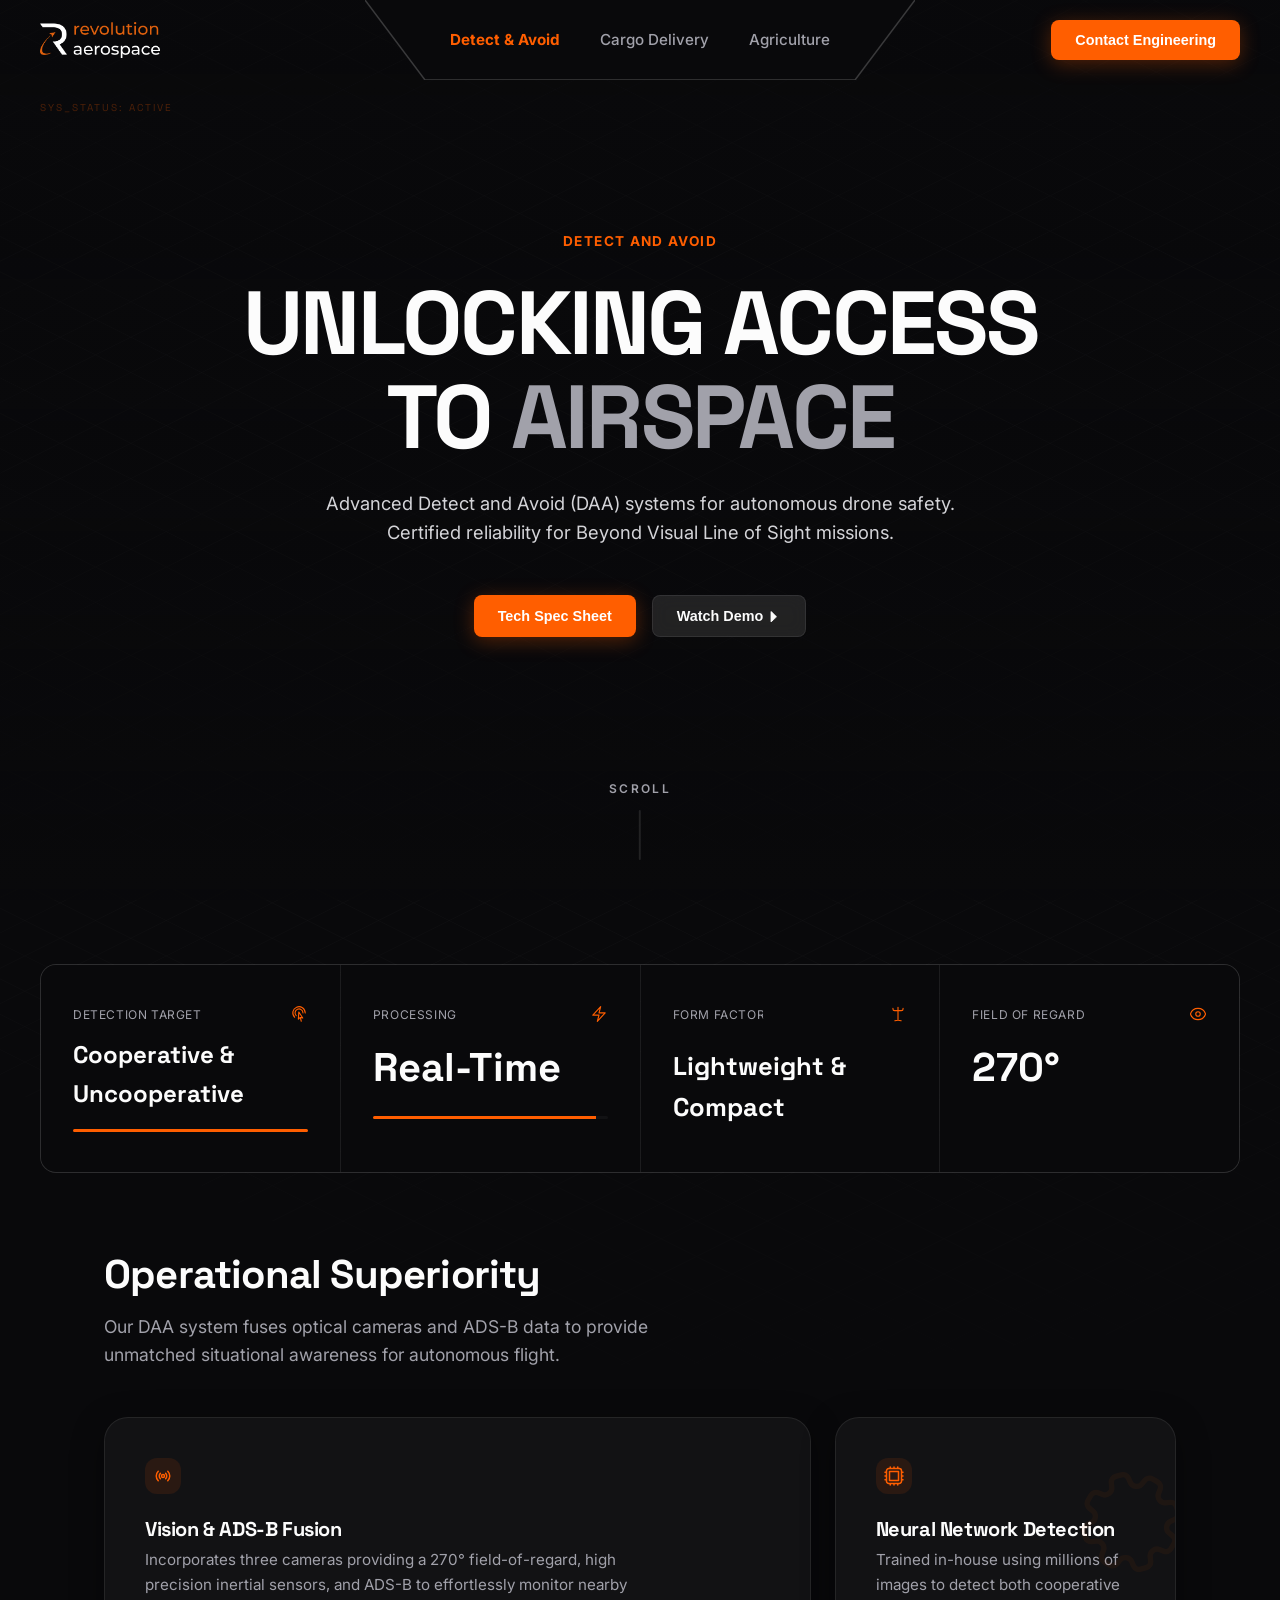
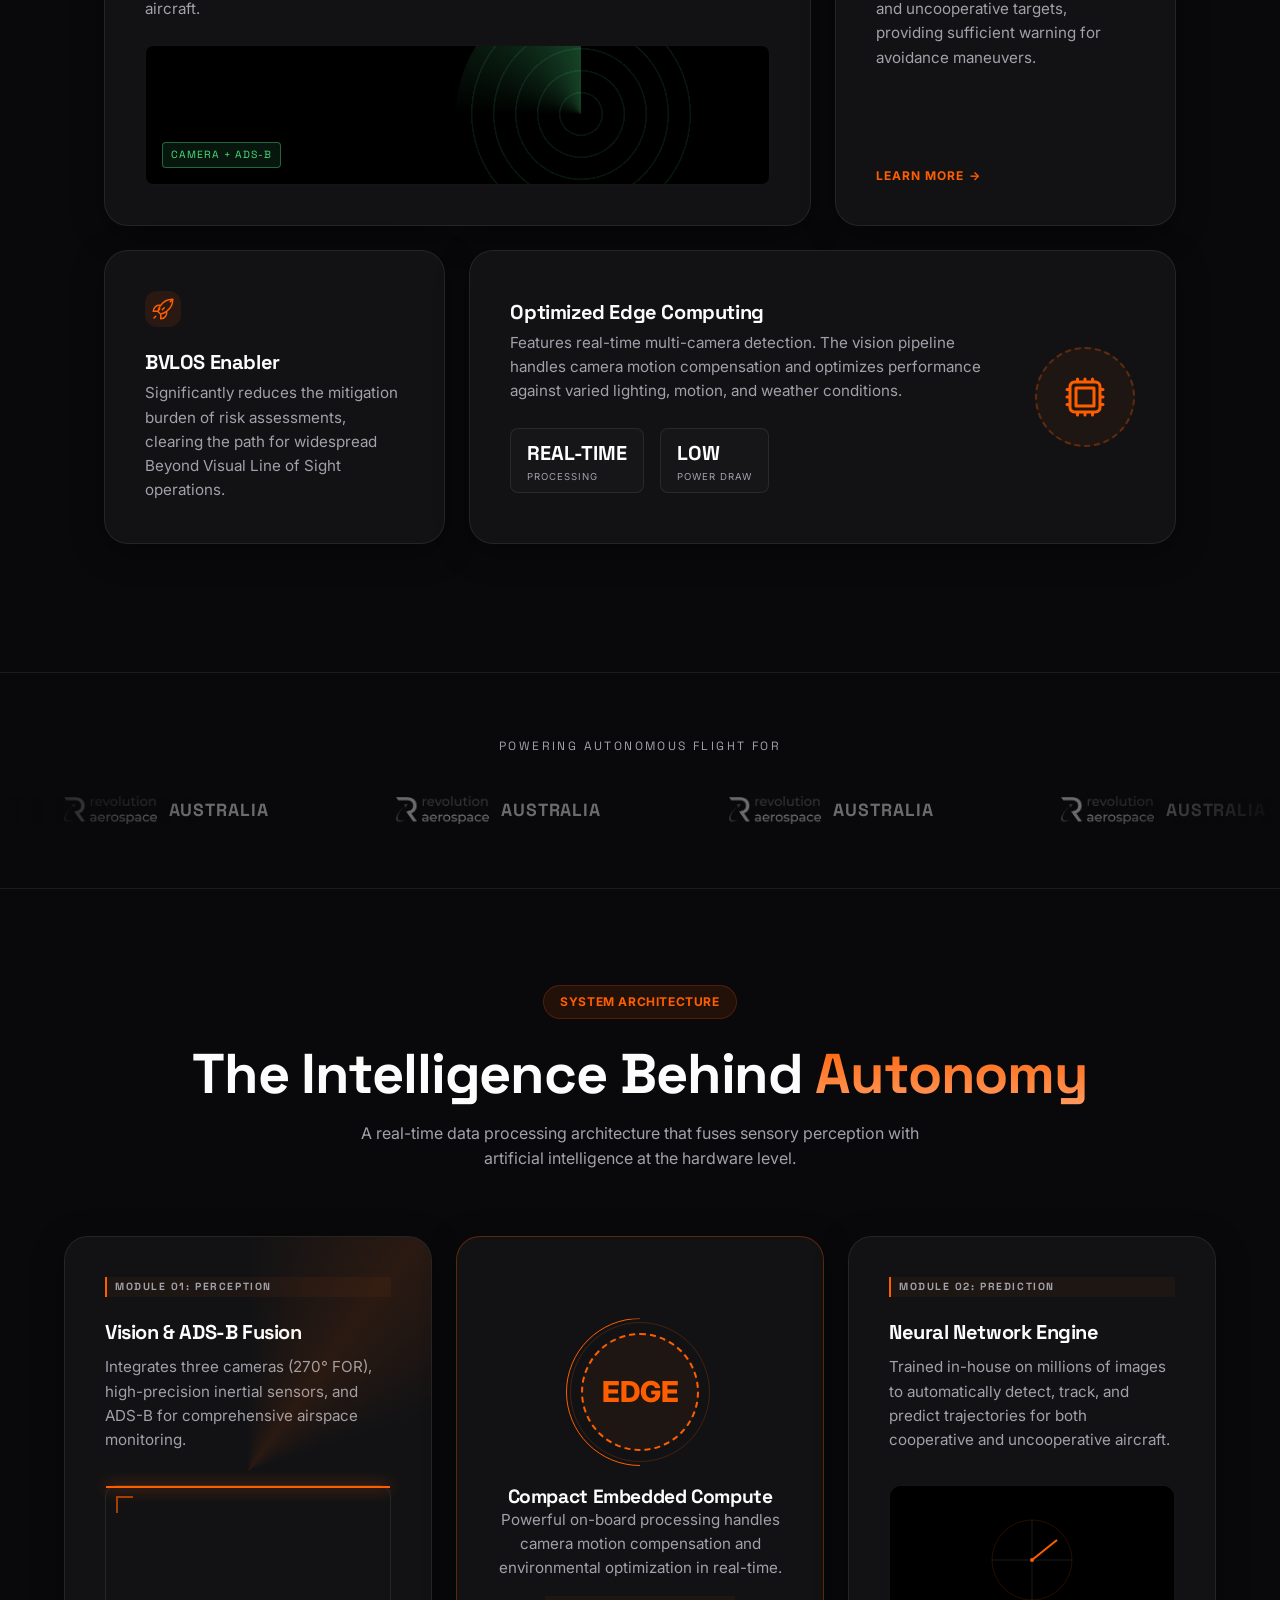
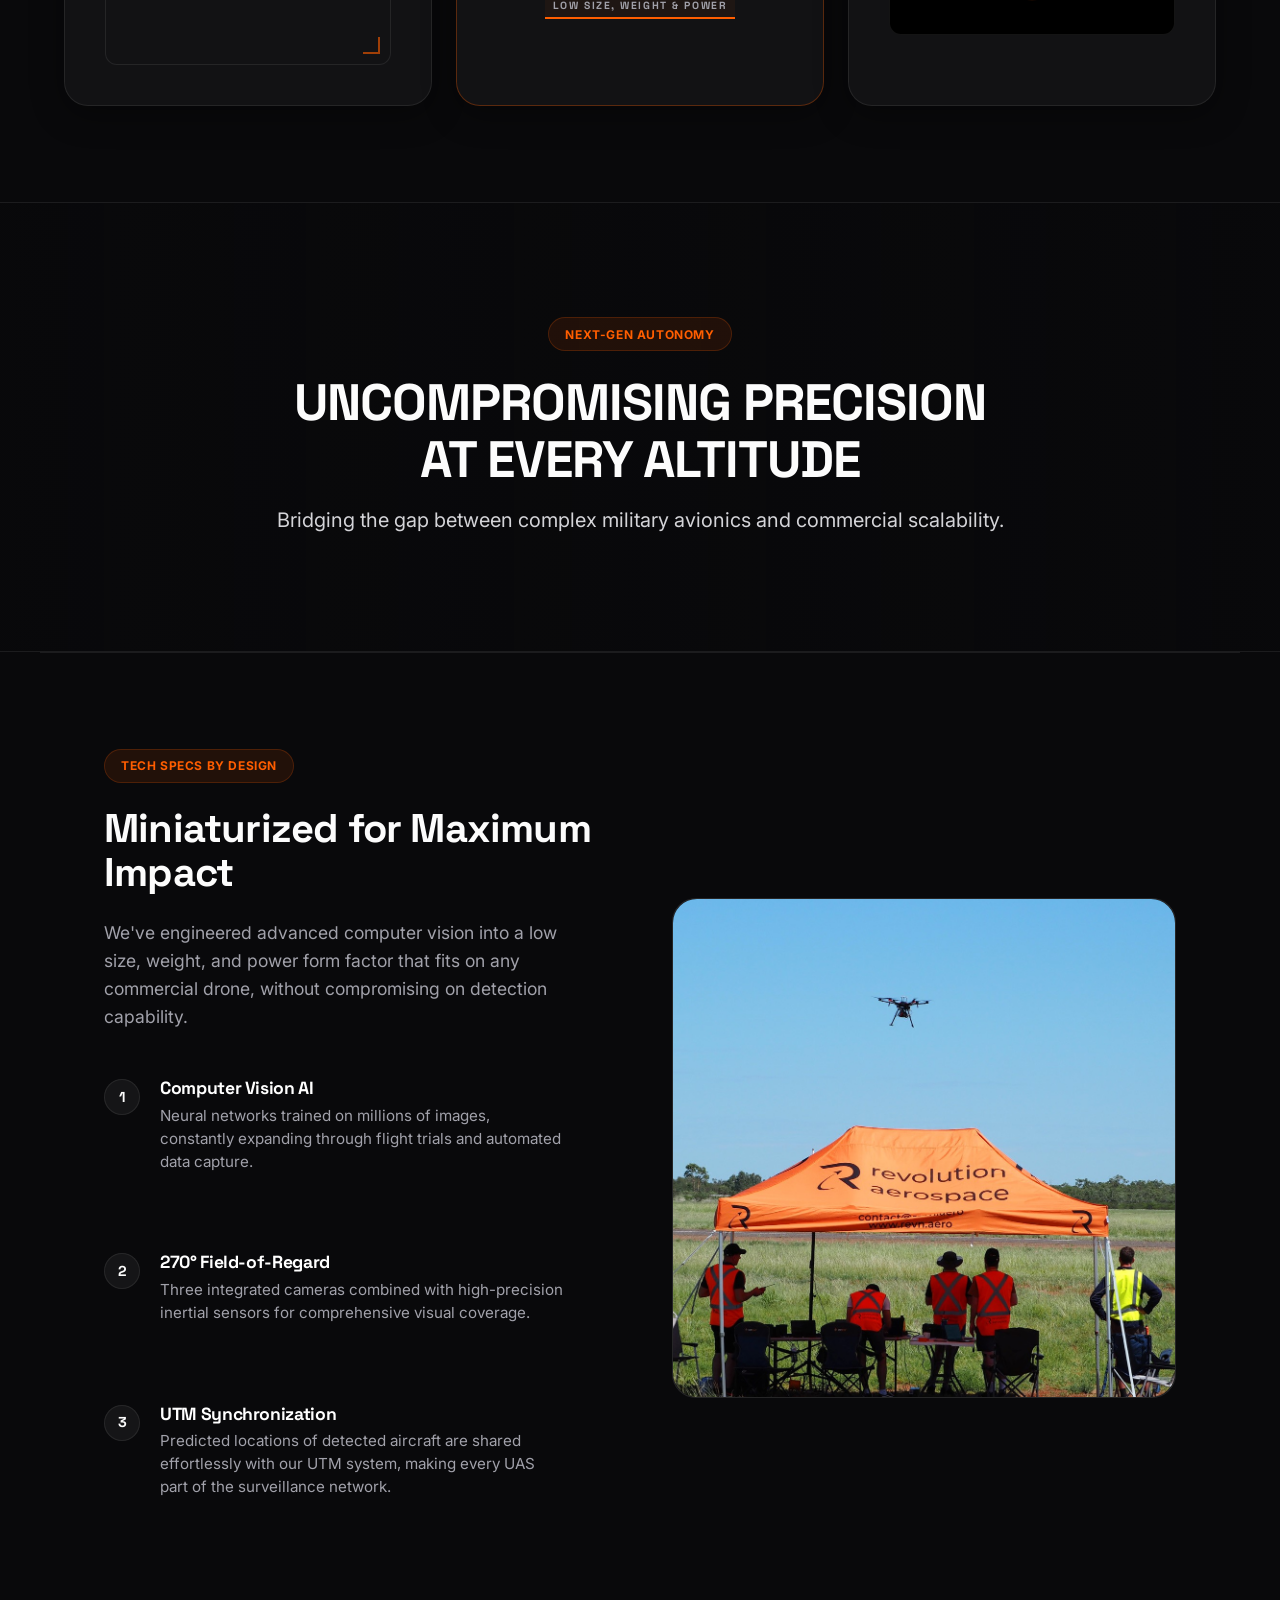
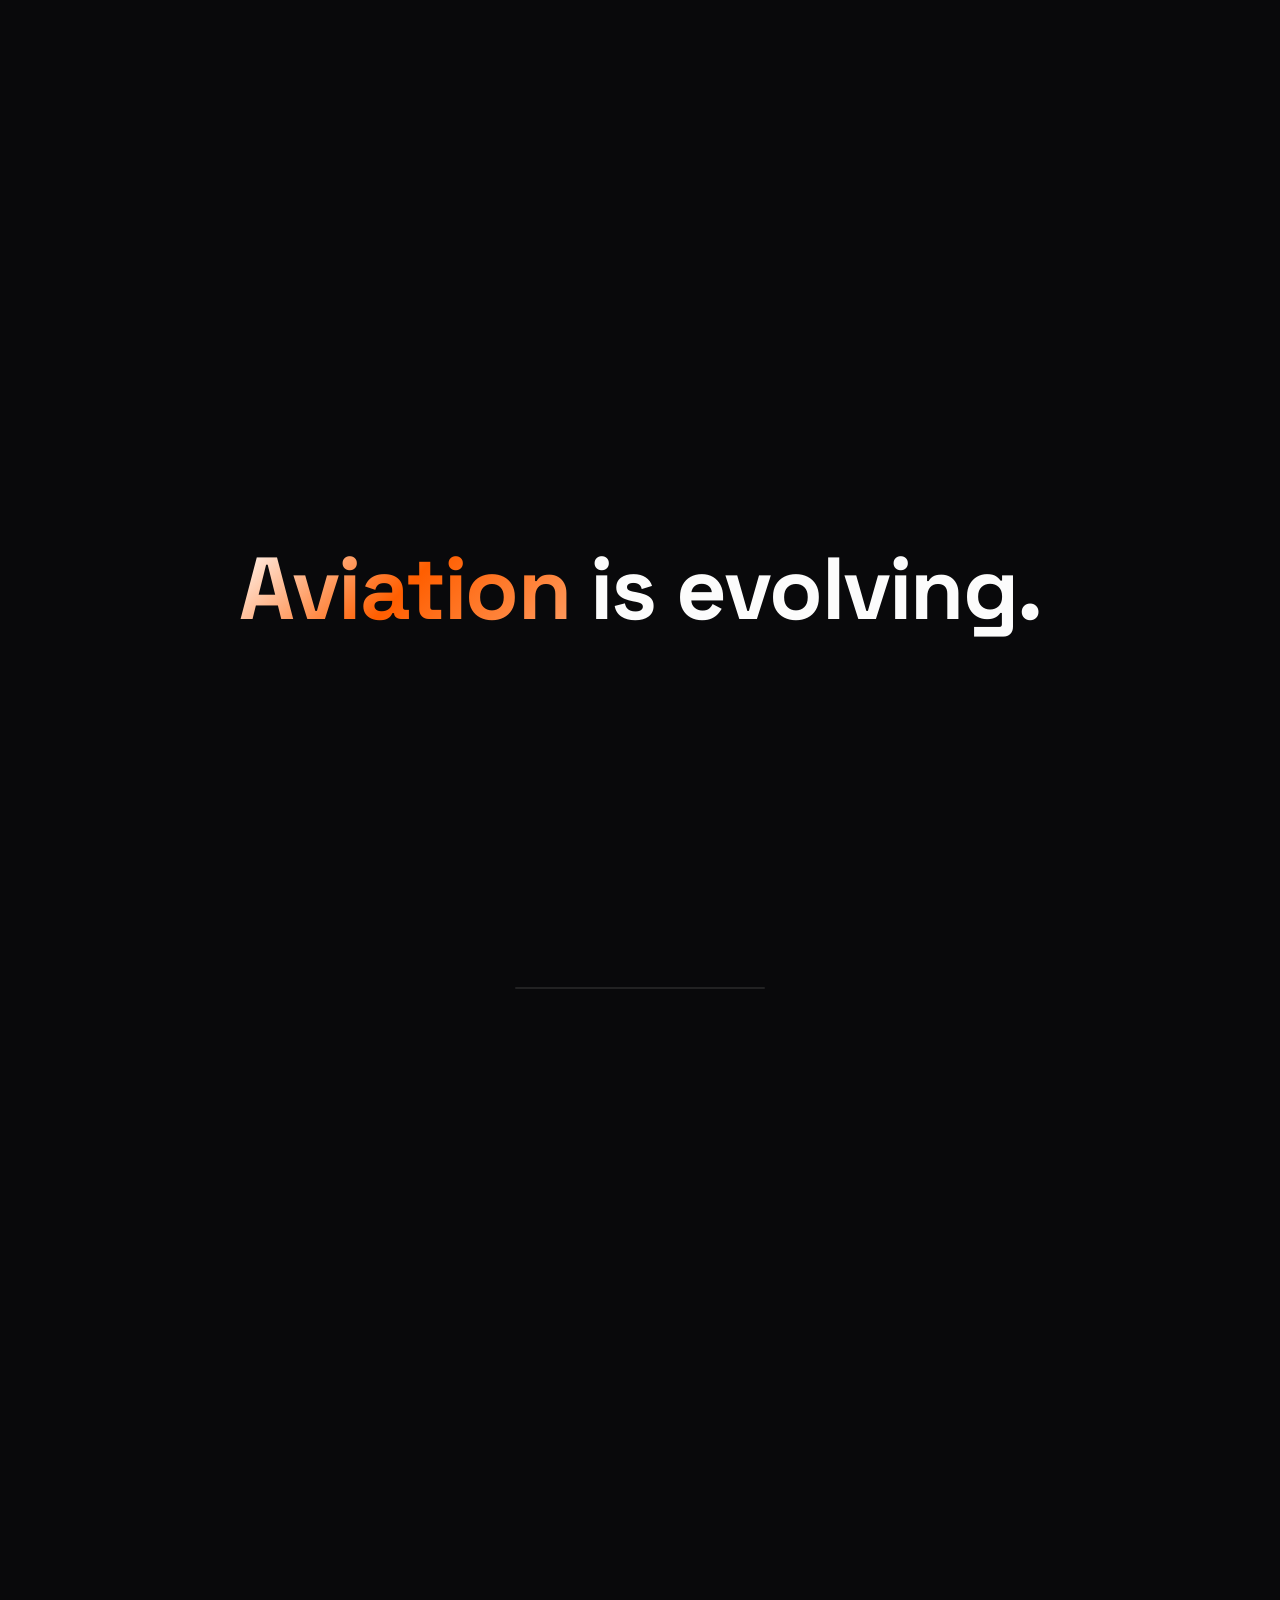
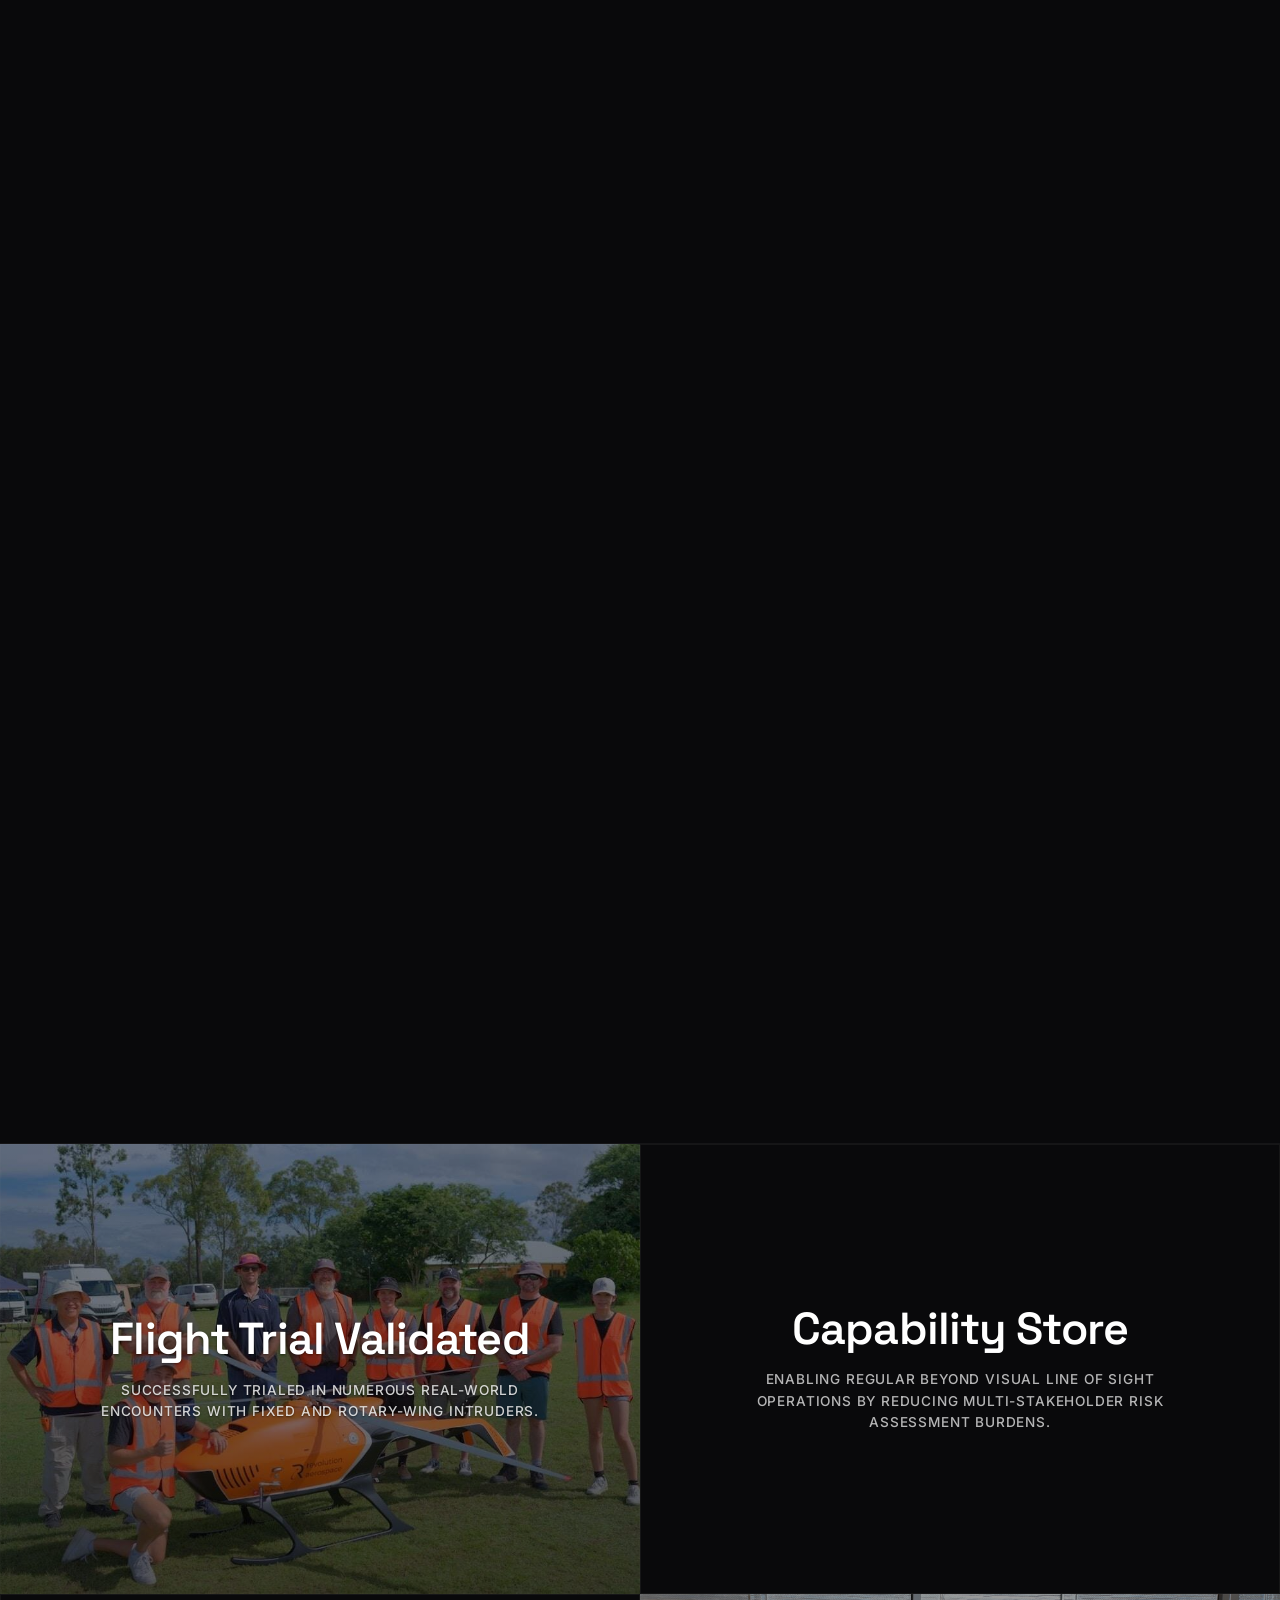
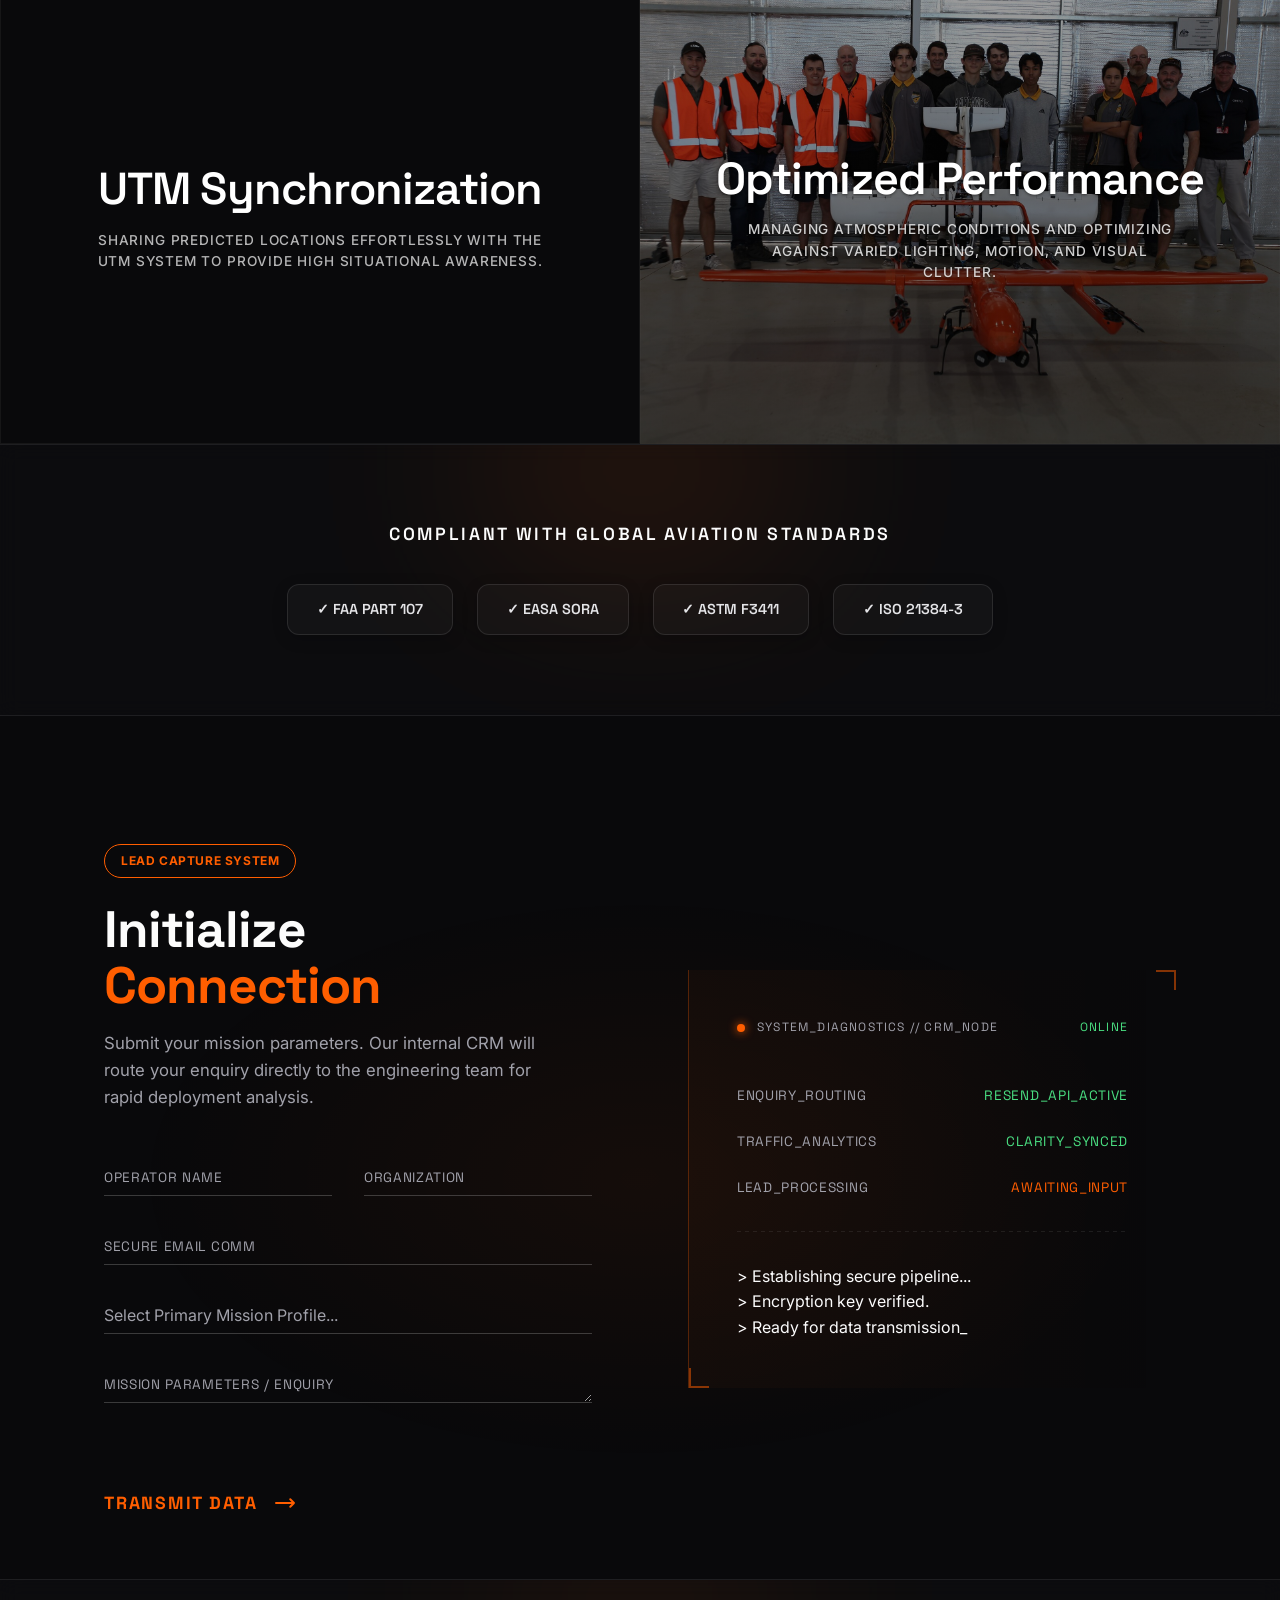
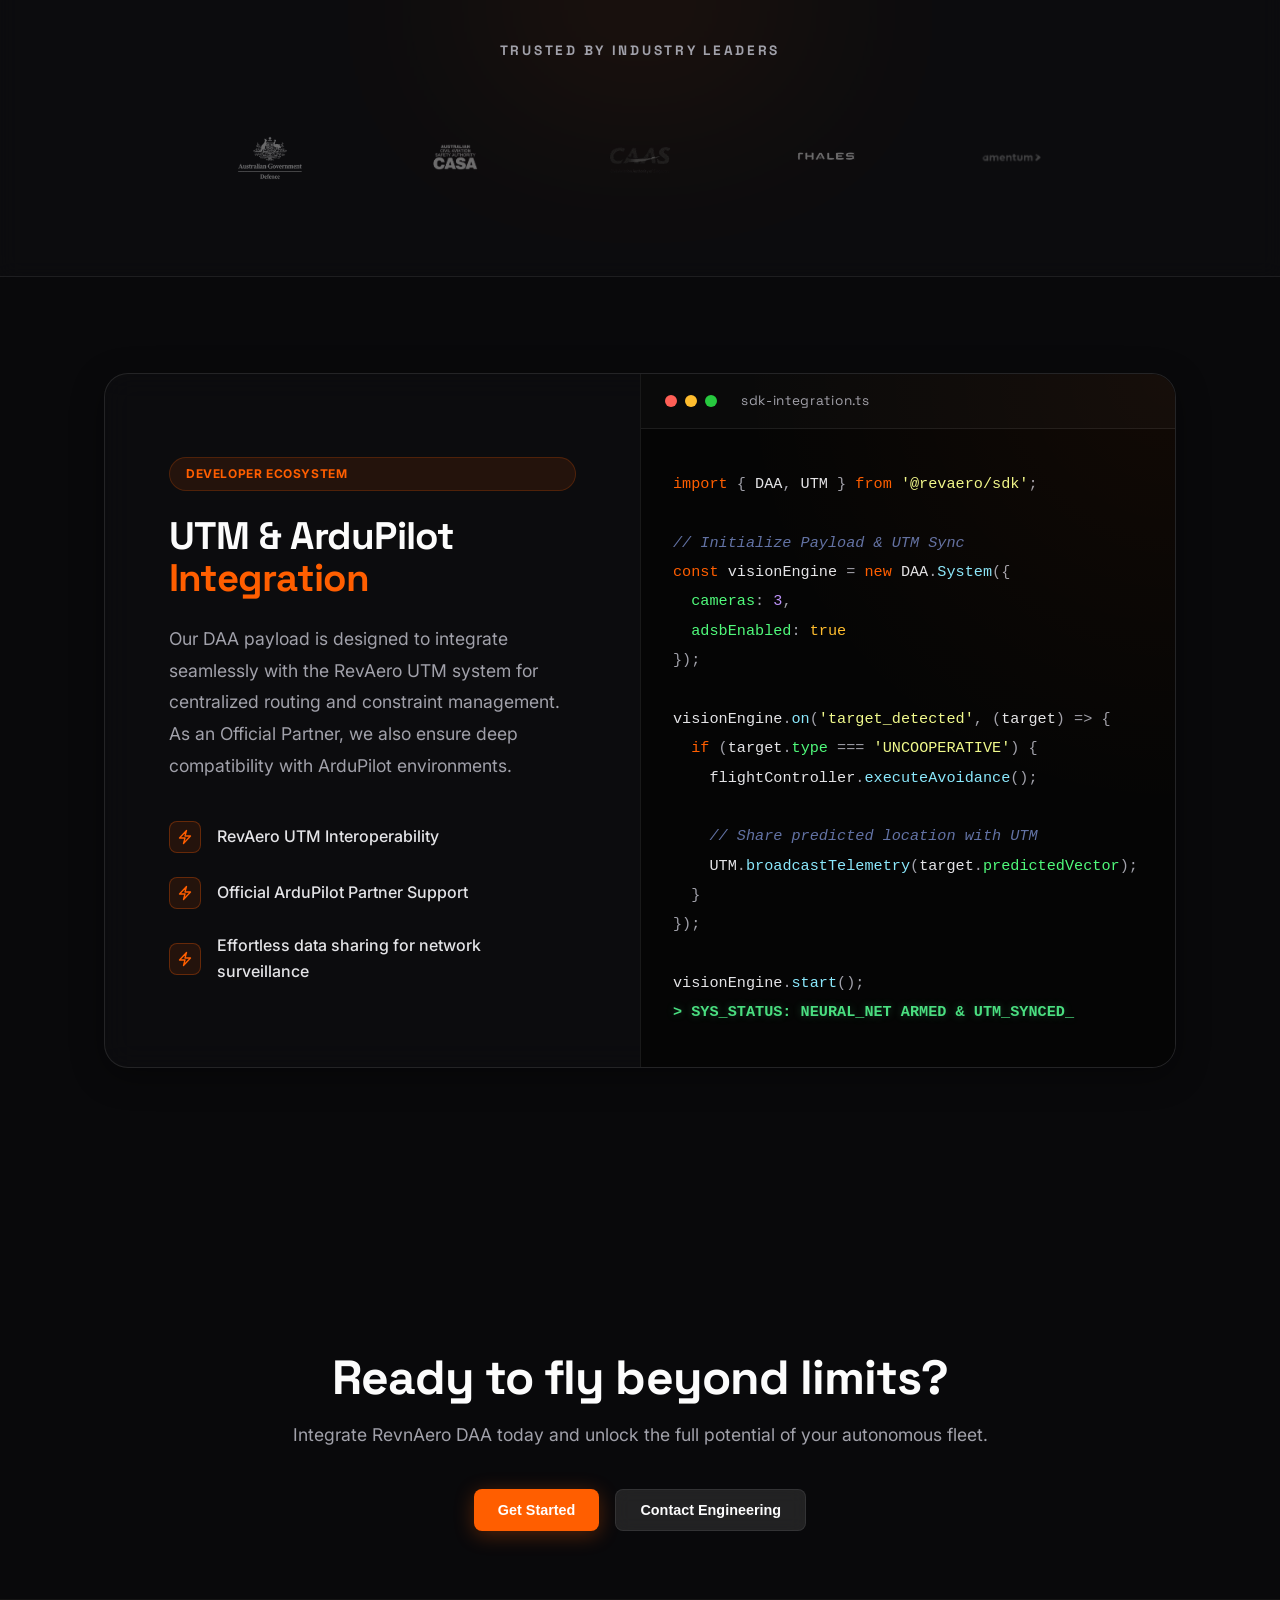
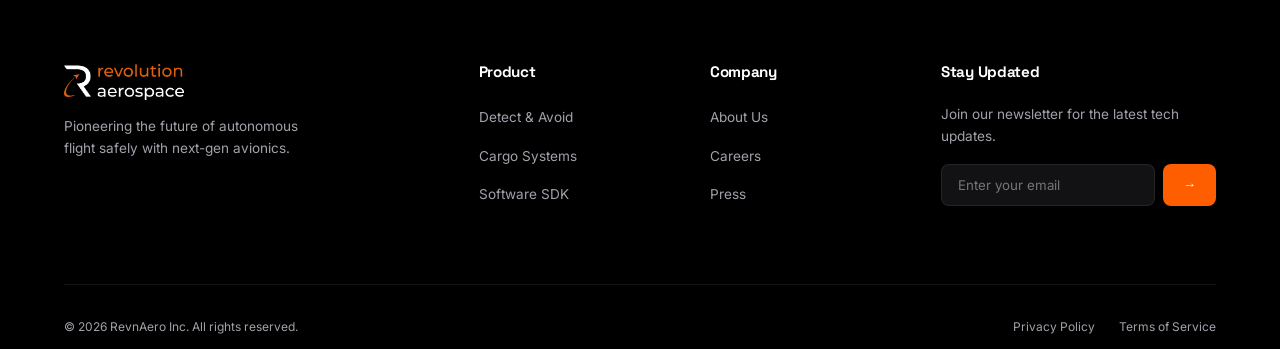
==== commit c3477054: "update nav" ====
--- a/backup.html
+++ b/backup.html
@@ -17,6 +17,2505 @@
     <link rel="stylesheet" href="animation.css">
     <link rel="stylesheet" href="splash.css">
 
+    <style>
+        :root {
+            --bg-dark: #09090b;
+            --bg-card: #121214;
+            --border-color: rgba(255, 255, 255, 0.08);
+            --brand-orange: #ff5e00;
+            --text-main: #fcfcfc;
+            --text-muted: #a1a1aa;
+        }
+
+        html {
+            /* Mengaktifkan efek snap wajib (mandatory) pada sumbu Y */
+            scroll-snap-type: y mandatory;
+            scroll-behavior: smooth;
+        }
+
+        /* 1. Titik jangkar untuk Hero Section (Kordinat 0) */
+        .snap-anchor {
+            position: absolute;
+            top: 0;
+            left: 0;
+            width: 100%;
+            height: 100vh;
+            scroll-snap-align: start;
+            pointer-events: none;
+            z-index: 0;
+        }
+
+        /* 2. Mengubah semua section menjadi berukuran 1 layar penuh (100vh) */
+        .content-overlap>section {
+            scroll-snap-align: start;
+            scroll-snap-stop: always;
+            /* Mencegah section terlewat saat di-scroll cepat */
+            min-height: 100vh;
+            /* Setinggi layar persis seperti di video */
+            display: flex;
+            flex-direction: column;
+            justify-content: center;
+            /* Menengahkan konten secara vertikal */
+            padding: 100px 5% 50px;
+            /* Memberi ruang di atas agar tidak tertutup navbar */
+        }
+
+        /* Memastikan Parallax Separator juga mengambil ukuran 1 layar penuh agar snap-nya mulus */
+        /* .parallax-separator {
+  min-height: 100vh !important; 
+} */
+
+        /* 3. Kunci Footer di bagian bawah layar */
+        .light-footer {
+            scroll-snap-align: end;
+        }
+
+        /* --- RESPONSIVE SAFETY (PENTING) --- */
+        @media (max-width: 1024px) {
+
+            /* Di layar Tablet/HP, konten seringkali menumpuk dan butuh lebih dari 1 layar. 
+     Oleh karena itu, efek 'mandatory' kita matikan agar teks tidak terpotong. */
+            html {
+                scroll-snap-type: none;
+            }
+
+            .content-overlap>section {
+                min-height: auto;
+                display: block;
+                padding: 6rem 5%;
+            }
+
+            .parallax-separator {
+                min-height: 60vh !important;
+            }
+        }
+
+        /* --- LOGO IMAGE OVERRIDE --- */
+        .logo img {
+            width: 120px;
+            /* Anda bisa mengatur lebar logo di sini (misal: 100px, 120px, 150px) */
+            height: auto;
+            /* Membatalkan aturan height: 100% dari global img agar proporsi terjaga */
+            object-fit: contain;
+            /* Memastikan logo tidak terpotong */
+            display: block;
+        }
+
+        /* --- CUSTOM MAIN SCROLLBAR --- */
+        ::-webkit-scrollbar {
+            width: 14px;
+        }
+
+        ::-webkit-scrollbar-track {
+            background: var(--bg-dark);
+            border-left: 1px solid var(--border-color);
+        }
+
+        ::-webkit-scrollbar-thumb {
+            background: var(--brand-orange);
+            border-radius: 8px;
+            border: 3px solid var(--bg-dark);
+            /* Memberikan ruang (padding) di dalam track */
+        }
+
+        ::-webkit-scrollbar-thumb:hover {
+            background: #e65500;
+        }
+
+        /* Reset & Base Styles */
+        * {
+            margin: 0;
+            padding: 0;
+            box-sizing: border-box;
+        }
+
+        body {
+            font-family: "Inter", sans-serif;
+            background-color: var(--bg-dark);
+            color: var(--text-main);
+            line-height: 1.6;
+            overflow-x: hidden;
+        }
+
+        h1,
+        h2,
+        h3,
+        h4 {
+            font-family: "Space Grotesk", sans-serif;
+            font-weight: 700;
+            line-height: 1.1;
+            letter-spacing: -0.02em;
+        }
+
+        a {
+            text-decoration: none;
+            color: inherit;
+        }
+
+        img {
+            display: block;
+            width: 100%;
+            height: 100%;
+            object-fit: cover;
+            border-radius: inherit;
+        }
+
+        /* --- ADVANCED HERO WRAPPER --- */
+        .hero-wrapper {
+            min-height: 100vh;
+            display: flex;
+            flex-direction: column;
+        }
+
+        /* .hero-card {
+  position: relative;
+  flex: 1;
+  border-radius: 0 0 0 0;
+
+  
+  background: url("https://images.unsplash.com/photo-1508614589041-895b88991e3e?auto=format&fit=crop&q=80&w=1920")
+    center/cover no-repeat fixed;
+
+  display: flex;
+  align-items: center;
+  justify-content: center;
+  text-align: center;
+  overflow: hidden;
+} */
+        .hero-card {
+            position: relative;
+            flex: 1;
+            display: flex;
+            align-items: center;
+            justify-content: center;
+            text-align: center;
+            overflow: hidden;
+        }
+
+        .hero-card::before {
+            content: "SYS_STATUS: ACTIVE";
+            position: absolute;
+            top: 100px;
+            left: 40px;
+            font-family: "Space Grotesk";
+            font-size: 10px;
+            color: var(--brand-orange);
+            letter-spacing: 2px;
+            opacity: 0.6;
+        }
+
+        /* --- CORNER SCOPE (Pengganti kotak penuh) --- */
+        .corner-scope {
+            position: relative;
+            border: 1px solid transparent;
+        }
+
+        .corner-scope::before,
+        .corner-scope::after {
+            content: "";
+            position: absolute;
+            width: 15px;
+            height: 15px;
+            border-color: var(--brand-orange);
+            border-style: solid;
+            opacity: 0.6;
+        }
+
+        /* Pojok kiri atas */
+        .corner-scope::before {
+            top: 10px;
+            left: 10px;
+            border-width: 2px 0 0 2px;
+        }
+
+        /* Pojok kanan bawah */
+        .corner-scope::after {
+            bottom: 10px;
+            right: 10px;
+            border-width: 0 2px 2px 0;
+        }
+
+        /* --- TECH GRID BACKGROUND (Visuo Style) --- */
+        body::before {
+            content: "";
+            position: fixed;
+            inset: -100%;
+            /* Inset diperluas agar saat diputar tidak ada ruang kosong */
+            background-image:
+                linear-gradient(var(--border-color) 1px, transparent 1px),
+                linear-gradient(90deg, var(--border-color) 1px, transparent 1px);
+            background-size: 50px 50px;
+
+            /* Rahasia efek prisma isometrik ada di sini */
+            transform: rotateX(60deg) rotateZ(45deg);
+
+            mask-image: radial-gradient(circle at 50% 50%, black, transparent 80%);
+            pointer-events: none;
+            z-index: -1;
+            opacity: 0.4;
+        }
+
+        /* --- GLASS CARD EFFECT (B2Bizz Style) --- */
+        .glass-card {
+            background: rgba(18, 18, 20, 0.4);
+            backdrop-filter: blur(15px) saturate(150%);
+            border: 1px solid rgba(255, 255, 255, 0.1);
+            box-shadow: 0 8px 32px 0 rgba(0, 0, 0, 0.37);
+            transition: all 0.4s cubic-bezier(0.165, 0.84, 0.44, 1);
+        }
+
+        .glass-card:hover {
+            background: rgba(18, 18, 20, 0.6);
+            border-color: var(--brand-orange);
+            box-shadow: 0 0 20px rgba(255, 94, 0, 0.2);
+        }
+
+        /* --- RADAR SCAN ANIMATION --- */
+        .radar-scan {
+            position: relative;
+            overflow: hidden;
+        }
+
+        .radar-scan::after {
+            content: "";
+            position: absolute;
+            top: -50%;
+            left: -50%;
+            width: 200%;
+            height: 200%;
+            background: conic-gradient(from 0deg,
+                    transparent 0%,
+                    rgba(255, 94, 0, 0.1) 10%,
+                    transparent 20%);
+            animation: rotateRadar 4s linear infinite;
+            pointer-events: none;
+        }
+
+        @keyframes rotateRadar {
+            to {
+                transform: rotate(360deg);
+            }
+        }
+
+        /* --- TECHNICAL BADGES (Setrex Style) --- */
+        .tech-tag {
+            font-family: "Space Grotesk";
+            font-size: 0.65rem;
+            font-weight: 800;
+            text-transform: uppercase;
+            letter-spacing: 0.15em;
+            padding: 2px 8px;
+            border-left: 2px solid var(--brand-orange);
+            background: rgba(255, 94, 0, 0.05);
+            color: var(--text-muted);
+        }
+
+        /* --- HORIZON SCALE (Attitude Indicator Style) --- */
+        .horizon-scale {
+            position: absolute;
+            right: 20px;
+            top: 50%;
+            transform: translateY(-50%);
+            display: flex;
+            flex-direction: column;
+            gap: 15px;
+            color: var(--text-muted);
+            font-family: "Space Grotesk";
+            font-size: 0.6rem;
+            font-weight: 700;
+            pointer-events: none;
+        }
+
+        .scale-line {
+            width: 30px;
+            height: 1px;
+            background: var(--border-color);
+            position: relative;
+        }
+
+        .scale-line.major {
+            width: 50px;
+            background: var(--brand-orange);
+        }
+
+        .bg-video {
+            position: absolute;
+            top: 50%;
+            left: 50%;
+            min-width: 100%;
+            min-height: 100%;
+            width: auto;
+            height: auto;
+            z-index: 0;
+            /* Pastikan di belakang overlay dan teks */
+            transform: translate(-50%, -50%);
+            object-fit: cover;
+            /* Agar video tidak stretch dan memenuhi layar */
+        }
+
+        /* Pastikan konten lainnya tetap berada di atas video */
+        .hero-overlay,
+        .hero-content,
+        nav,
+        .notch {
+            z-index: 2;
+        }
+
+        .hero-overlay {
+            position: absolute;
+            inset: 0;
+            background: linear-gradient(180deg,
+                    rgba(9, 9, 11, 0.6) 0%,
+                    rgba(9, 9, 11, 0.4) 40%,
+                    rgba(9, 9, 11, 0.9) 100%);
+            z-index: 1;
+        }
+
+        /* --- THE NOTCH (TRAPESIUM DENGAN BORDER) --- */
+        .notch {
+            position: absolute;
+            top: 0;
+            left: 50%;
+            transform: translateX(-50%);
+            width: 550px;
+            height: 80px;
+            z-index: 2;
+        }
+
+        /* --- NAVIGATION --- */
+        nav {
+            position: absolute;
+            top: 0;
+            left: 0;
+            width: 100%;
+            height: 80px;
+            display: flex;
+            justify-content: space-between;
+            align-items: center;
+            padding: 0 40px;
+            z-index: 10;
+        }
+
+        .logo {
+            font-family: "Space Grotesk", sans-serif;
+            font-size: 1.5rem;
+            font-weight: 700;
+            display: flex;
+            align-items: center;
+            gap: 0.5rem;
+        }
+
+        .logo-icon {
+            color: var(--brand-orange);
+        }
+
+        .nav-links {
+            position: absolute;
+            left: 50%;
+            transform: translateX(-50%);
+            display: flex;
+            gap: 2.5rem;
+        }
+
+        .nav-links a {
+            font-size: 0.95rem;
+            color: var(--text-muted);
+            transition: color 0.3s ease;
+            font-weight: 500;
+        }
+
+        .nav-links a:hover {
+            color: var(--brand-orange);
+        }
+
+        .btn {
+            padding: 0.75rem 1.5rem;
+            border-radius: 8px;
+            font-weight: 600;
+            font-size: 0.9rem;
+            transition: all 0.3s ease;
+            cursor: pointer;
+            border: none;
+        }
+
+        .btn-primary {
+            background-color: var(--brand-orange);
+            color: white;
+            box-shadow: 0 4px 20px rgba(255, 94, 0, 0.3);
+        }
+
+        .btn-primary:hover {
+            background-color: #e65500;
+            transform: translateY(-2px);
+        }
+
+        .btn-primary:hover::after {
+            transform: scale(1);
+        }
+
+        .btn-primary:hover {
+            background-color: #e65500;
+            transform: translateY(-2px);
+        }
+
+        .btn-outline {
+            background: rgba(255, 255, 255, 0.1);
+            backdrop-filter: blur(8px);
+            border: 1px solid var(--border-color);
+            color: var(--text-main);
+        }
+
+        .btn-outline:hover {
+            border-color: var(--text-main);
+            background: rgba(255, 255, 255, 0.15);
+        }
+
+        /* --- HERO CONTENT TEXT --- */
+        .hero-content {
+            position: relative;
+            z-index: 3;
+            max-width: 1000px;
+            margin-top: -2rem;
+            /* Dinaikkan sedikit karena ada indikator scroll di bawah */
+        }
+
+        .hero-pre-title {
+            color: var(--brand-orange);
+            font-size: 0.85rem;
+            font-weight: 700;
+            letter-spacing: 0.1em;
+            text-transform: uppercase;
+            margin-bottom: 1.5rem;
+        }
+
+        .hero-content h1 {
+            font-size: clamp(3.5rem, 7vw, 6.5rem);
+            font-weight: 800;
+            text-transform: uppercase;
+            line-height: 1.05;
+            margin-bottom: 1.5rem;
+            letter-spacing: -0.03em;
+        }
+
+        .hero-content h1 span {
+            color: #a1a1aa;
+        }
+
+        .hero-content p {
+            font-size: 1.15rem;
+            color: #d4d4d8;
+            max-width: 650px;
+            margin: 0 auto 3rem;
+        }
+
+        .hero-cta {
+            display: flex;
+            gap: 1rem;
+            justify-content: center;
+        }
+
+        /* --- SCROLL INDICATOR (SCROLLBAR KE-2) --- */
+        .scroll-indicator {
+            position: absolute;
+            bottom: 40px;
+            left: 50%;
+            transform: translateX(-50%);
+            display: flex;
+            flex-direction: column;
+            align-items: center;
+            gap: 12px;
+            z-index: 3;
+            color: var(--text-muted);
+            font-size: 0.75rem;
+            letter-spacing: 0.2em;
+            font-weight: 600;
+        }
+
+        .scroll-line {
+            width: 2px;
+            height: 50px;
+            background: rgba(255, 255, 255, 0.1);
+            position: relative;
+            overflow: hidden;
+            border-radius: 2px;
+        }
+
+        /* Animasi garis meluncur ke bawah */
+        .scroll-line::after {
+            content: "";
+            position: absolute;
+            top: -100%;
+            left: 0;
+            width: 100%;
+            height: 100%;
+            background: var(--brand-orange);
+            animation: scrollLineDrop 2s infinite ease-in-out;
+        }
+
+        @keyframes scrollLineDrop {
+            0% {
+                top: -100%;
+            }
+
+            50% {
+                top: 100%;
+            }
+
+            100% {
+                top: 100%;
+            }
+        }
+
+        /* --- REST OF THE PAGE --- */
+        section {
+            padding: 6rem 5%;
+            position: relative;
+            z-index: 2;
+        }
+
+        .stats-grid {
+            display: grid;
+            grid-template-columns: repeat(4, 1fr);
+            gap: 1px;
+            background-color: var(--border-color);
+            border: 1px solid var(--border-color);
+            max-width: 1200px;
+            margin: 4rem auto 1rem;
+            border-radius: 16px;
+            overflow: hidden;
+        }
+
+        .stat-box {
+            background-color: var(--bg-dark);
+            padding: 2.5rem 2rem;
+        }
+
+        .stat-label {
+            font-size: 0.75rem;
+            color: var(--text-muted);
+            text-transform: uppercase;
+            letter-spacing: 0.05em;
+            margin-bottom: 0.5rem;
+            display: flex;
+            justify-content: space-between;
+        }
+
+        .stat-label i {
+            color: var(--brand-orange);
+        }
+
+        .stat-value {
+            font-family: "Space Grotesk", sans-serif;
+            font-size: 2.5rem;
+            font-weight: 700;
+        }
+
+        .stat-bar {
+            height: 3px;
+            width: 100%;
+            background: var(--bg-card);
+            margin-top: 1rem;
+            border-radius: 2px;
+            overflow: hidden;
+        }
+
+        .stat-bar-fill {
+            height: 100%;
+            background: var(--brand-orange);
+        }
+
+        /* Features Bento Grid */
+        .features {
+            max-width: 1200px;
+            margin: 0 auto;
+            padding-bottom: 2rem;
+        }
+
+        .section-header {
+            margin-bottom: 3rem;
+        }
+
+        .section-header h2 {
+            font-size: 2.5rem;
+            margin-bottom: 1rem;
+        }
+
+        .section-header p {
+            color: var(--text-muted);
+            max-width: 500px;
+        }
+
+        .bento-grid {
+            display: grid;
+            grid-template-columns: repeat(3, 1fr);
+            gap: 1.5rem;
+        }
+
+        .bento-card {
+            background: var(--bg-card);
+            border: 1px solid var(--border-color);
+            border-radius: 24px;
+            padding: 2.5rem;
+            transition:
+                transform 0.3s ease,
+                border-color 0.3s ease;
+            position: relative;
+            overflow: hidden;
+        }
+
+        .bento-card:hover {
+            transform: translateY(-5px);
+            border-color: rgba(255, 94, 0, 0.4);
+        }
+
+        .card-icon {
+            width: 48px;
+            height: 48px;
+            background: rgba(255, 94, 0, 0.1);
+            border-radius: 12px;
+            display: flex;
+            align-items: center;
+            justify-content: center;
+            color: var(--brand-orange);
+            margin-bottom: 1.5rem;
+            font-size: 1.5rem;
+        }
+
+        .bento-card h3 {
+            font-size: 1.25rem;
+            margin-bottom: 0.75rem;
+        }
+
+        .bento-card p {
+            color: var(--text-muted);
+            font-size: 0.95rem;
+        }
+
+        .card-wide {
+            grid-column: span 2;
+        }
+
+        .card-visual {
+            margin-top: 2rem;
+            height: 150px;
+            background: #000;
+            border-radius: 12px;
+            border: 1px solid var(--border-color);
+            position: relative;
+        }
+
+        /* Split Section */
+        .split-section {
+            max-width: 1200px;
+            margin: 0 auto;
+            display: grid;
+            grid-template-columns: 1fr 1fr;
+            gap: 4rem;
+            align-items: center;
+            border-top: 1px solid var(--border-color);
+            padding-top: 6rem;
+        }
+
+        .badge {
+            display: inline-block;
+            background: rgba(255, 94, 0, 0.1);
+            color: var(--brand-orange);
+            padding: 0.4rem 1rem;
+            border-radius: 20px;
+            font-size: 0.75rem;
+            font-weight: 700;
+            letter-spacing: 0.05em;
+            text-transform: uppercase;
+            margin-bottom: 1.5rem;
+            border: 1px solid rgba(255, 94, 0, 0.2);
+        }
+
+        .split-content h2 {
+            font-size: 2.5rem;
+            margin-bottom: 1.5rem;
+        }
+
+        .split-content p {
+            color: var(--text-muted);
+            font-size: 1.1rem;
+            margin-bottom: 3rem;
+            max-width: 90%;
+        }
+
+        .feature-list {
+            display: flex;
+            flex-direction: column;
+            gap: 2rem;
+        }
+
+        .list-item {
+            display: flex;
+            gap: 1.25rem;
+            align-items: flex-start;
+        }
+
+        .list-number {
+            width: 36px;
+            height: 36px;
+            background: rgba(255, 255, 255, 0.05);
+            border-radius: 50%;
+            display: flex;
+            justify-content: center;
+            align-items: center;
+            font-family: "Space Grotesk";
+            font-weight: 700;
+            font-size: 0.9rem;
+            flex-shrink: 0;
+            border: 1px solid var(--border-color);
+        }
+
+        .list-text h4 {
+            font-size: 1.1rem;
+            margin-bottom: 0.4rem;
+            color: #fff;
+        }
+
+        .list-text p {
+            font-size: 0.95rem;
+            color: var(--text-muted);
+            line-height: 1.5;
+        }
+
+        .split-image-wrapper {
+            background: var(--bg-card);
+            border: 1px solid var(--border-color);
+            border-radius: 24px;
+            height: 500px;
+            position: relative;
+        }
+
+        /* Compliance & Footer */
+        /* --- COMPLIANCE SECTION UPGRADE --- */
+        .compliance {
+            text-align: center;
+            padding: 5rem 5%;
+            border-top: 1px solid var(--border-color);
+            border-bottom: 1px solid var(--border-color);
+            background: rgba(18, 18, 20, 0.4);
+            /* Efek glassmorphism tipis */
+            backdrop-filter: blur(10px);
+            /* margin-top: 6rem; */
+            position: relative;
+            overflow: hidden;
+        }
+
+        /* Efek cahaya glow halus di background compliance */
+        .compliance::before {
+            content: "";
+            position: absolute;
+            top: -50px;
+            left: 50%;
+            transform: translateX(-50%);
+            width: 300px;
+            height: 150px;
+            background: var(--brand-orange);
+            filter: blur(100px);
+            opacity: 0.15;
+            pointer-events: none;
+            z-index: 0;
+        }
+
+        .compliance h3 {
+            font-family: "Space Grotesk", sans-serif;
+            font-size: 1.1rem;
+            color: var(--text-main);
+            margin-bottom: 2.5rem;
+            font-weight: 600;
+            text-transform: uppercase;
+            letter-spacing: 0.15em;
+            position: relative;
+            z-index: 2;
+        }
+
+        .compliance-badges {
+            display: flex;
+            justify-content: center;
+            gap: 1.5rem;
+            flex-wrap: wrap;
+            position: relative;
+            z-index: 2;
+        }
+
+        /* --- BADGE UPGRADE --- */
+        .c-badge {
+            padding: 0.8rem 1.8rem;
+            border: 1px solid rgba(255, 255, 255, 0.1);
+            border-radius: 12px;
+            display: flex;
+            align-items: center;
+            gap: 0.8rem;
+            font-family: "Space Grotesk", sans-serif;
+            font-size: 0.9rem;
+            font-weight: 600;
+            background: rgba(255, 255, 255, 0.03);
+            color: #e4e4e7;
+            transition: all 0.3s cubic-bezier(0.165, 0.84, 0.44, 1);
+            box-shadow: 0 4px 15px rgba(0, 0, 0, 0.2);
+            position: relative;
+            overflow: hidden;
+        }
+
+        /* Garis aksen oranye di sebelah kiri (tersembunyi awalnya) */
+        .c-badge::before {
+            content: "";
+            position: absolute;
+            top: 0;
+            left: 0;
+            width: 3px;
+            height: 100%;
+            background: var(--brand-orange);
+            opacity: 0;
+            transition: opacity 0.3s ease;
+        }
+
+        .c-badge:hover {
+            background: rgba(255, 94, 0, 0.05);
+            border-color: rgba(255, 94, 0, 0.4);
+            transform: translateY(-5px);
+            box-shadow: 0 8px 25px rgba(255, 94, 0, 0.15);
+            color: #fff;
+        }
+
+        .c-badge:hover::before {
+            opacity: 1;
+        }
+
+        /* --- MODERN COMPLIANCE BADGES --- */
+        .cert-badge {
+            display: flex;
+            align-items: center;
+            gap: 12px;
+            padding: 1rem 1.5rem;
+            background: rgba(255, 255, 255, 0.03);
+            border: 1px solid var(--border-color);
+            border-radius: 12px;
+            font-family: "Space Grotesk", sans-serif;
+            font-size: 0.95rem;
+            font-weight: 600;
+            color: #e4e4e7;
+            transition: all 0.3s ease;
+            position: relative;
+            overflow: hidden;
+            box-shadow: 0 4px 15px rgba(0, 0, 0, 0.2);
+        }
+
+        /* Garis aksen oranye di sebelah kiri saat di-hover */
+        .cert-badge::before {
+            content: "";
+            position: absolute;
+            top: 0;
+            left: 0;
+            width: 3px;
+            height: 100%;
+            background: var(--brand-orange);
+            opacity: 0;
+            transition: opacity 0.3s ease;
+        }
+
+        .cert-badge:hover {
+            background: rgba(255, 94, 0, 0.05);
+            border-color: rgba(255, 94, 0, 0.3);
+            transform: translateY(-4px);
+            box-shadow: 0 8px 25px rgba(255, 94, 0, 0.1);
+            color: #fff;
+        }
+
+        .cert-badge:hover::before {
+            opacity: 1;
+        }
+
+        /* Desain icon centang yang lebih high-tech */
+        .cert-icon {
+            display: flex;
+            align-items: center;
+            justify-content: center;
+            width: 26px;
+            height: 26px;
+            background: rgba(255, 94, 0, 0.15);
+            color: var(--brand-orange);
+            border-radius: 50%;
+            font-size: 0.8rem;
+            border: 1px solid rgba(255, 94, 0, 0.3);
+            transition: all 0.3s ease;
+        }
+
+        .cert-badge:hover .cert-icon {
+            background: var(--brand-orange);
+            color: #000;
+            border-color: var(--brand-orange);
+            box-shadow: 0 0 10px rgba(255, 94, 0, 0.5);
+        }
+
+        .bottom-cta {
+            text-align: center;
+            padding: 8rem 5%;
+            position: relative;
+        }
+
+        .bottom-cta h2 {
+            font-size: 3rem;
+            margin-bottom: 1rem;
+        }
+
+        .bottom-cta p {
+            color: var(--text-muted);
+            font-size: 1.1rem;
+            margin-bottom: 2.5rem;
+        }
+
+        footer {
+            border-top: 1px solid var(--border-color);
+            padding: 4rem 5% 2rem;
+            background: #000;
+        }
+
+        .footer-grid {
+            max-width: 1200px;
+            margin: 0 auto;
+            display: grid;
+            grid-template-columns: 2fr 1fr 1fr 1.5fr;
+            gap: 3rem;
+            margin-bottom: 4rem;
+        }
+
+        .footer-brand p {
+            color: var(--text-muted);
+            font-size: 0.85rem;
+            margin-top: 1rem;
+            max-width: 250px;
+        }
+
+        .footer-col h4 {
+            font-size: 0.95rem;
+            margin-bottom: 1.5rem;
+            color: #fff;
+        }
+
+        .footer-col ul {
+            list-style: none;
+        }
+
+        .footer-col ul li {
+            margin-bottom: 0.8rem;
+        }
+
+        .footer-col ul li a {
+            color: var(--text-muted);
+            font-size: 0.85rem;
+            transition: color 0.3s;
+        }
+
+        .footer-col ul li a:hover {
+            color: var(--brand-orange);
+        }
+
+        .subscribe-form {
+            display: flex;
+            gap: 0.5rem;
+            margin-top: 1rem;
+        }
+
+        .subscribe-form input {
+            background: var(--bg-card);
+            border: 1px solid var(--border-color);
+            padding: 0.75rem 1rem;
+            border-radius: 8px;
+            color: #fff;
+            width: 100%;
+            outline: none;
+            font-family: "Inter", sans-serif;
+        }
+
+        .subscribe-form button {
+            background: var(--brand-orange);
+            color: #fff;
+            border: none;
+            padding: 0 1.25rem;
+            border-radius: 8px;
+            font-weight: 600;
+            cursor: pointer;
+        }
+
+        .footer-bottom {
+            max-width: 1200px;
+            margin: 0 auto;
+            border-top: 1px solid var(--border-color);
+            padding-top: 2rem;
+            display: flex;
+            justify-content: space-between;
+            color: var(--text-muted);
+            font-size: 0.75rem;
+        }
+
+        .footer-bottom-links {
+            display: flex;
+            gap: 1.5rem;
+        }
+
+        /* Responsive */
+        @media (max-width: 992px) {
+            .hero-card {
+                border-radius: 0;
+            }
+
+            .notch svg {
+                display: none;
+            }
+
+            .notch {
+                width: 100%;
+                background-color: var(--bg-dark);
+                border-bottom: 1px solid rgba(255, 255, 255, 0.1);
+            }
+
+            .nav-links {
+                display: none;
+            }
+
+            .hero-content h1 {
+                font-size: 4rem;
+            }
+
+            .stats-grid {
+                grid-template-columns: repeat(2, 1fr);
+                margin-top: 2rem;
+            }
+
+            .bento-grid {
+                grid-template-columns: 1fr;
+            }
+
+            .card-wide {
+                grid-column: span 1;
+            }
+
+            .split-section {
+                grid-template-columns: 1fr;
+                gap: 3rem;
+            }
+
+            .footer-grid {
+                grid-template-columns: 1fr 1fr;
+            }
+        }
+
+        @media (max-width: 576px) {
+            .stats-grid {
+                grid-template-columns: 1fr;
+            }
+
+            .hero-content h1 {
+                font-size: 3rem;
+            }
+
+            .hero-cta {
+                flex-direction: column;
+            }
+
+            .footer-grid {
+                grid-template-columns: 1fr;
+            }
+
+            .footer-bottom {
+                flex-direction: column;
+                gap: 1rem;
+                align-items: center;
+            }
+        }
+
+        /* --- PARALLAX SEPARATOR --- */
+        .parallax-separator {
+            position: relative;
+            width: 100%;
+            min-height: 50vh;
+            /* Mengambil setengah tinggi layar */
+            display: flex;
+            align-items: center;
+            justify-content: center;
+            text-align: center;
+            /* Gambar parallax (menggunakan background pesawat/drone dari Unsplash) */
+            background: url("/assets/foto/image005.jpg") center/cover no-repeat fixed;
+            border-top: 1px solid var(--border-color);
+            border-bottom: 1px solid var(--border-color);
+            overflow: hidden;
+            padding: 0;
+            /* Override padding default dari tag section */
+        }
+
+        .parallax-overlay {
+            position: absolute;
+            inset: 0;
+            /* Gradient overlay agar tengahnya sedikit lebih terang dari pinggir */
+            background: linear-gradient(90deg,
+                    rgba(9, 9, 11, 0.95) 0%,
+                    rgba(9, 9, 11, 0.6) 50%,
+                    rgba(9, 9, 11, 0.95) 100%);
+            z-index: 1;
+        }
+
+        .parallax-content {
+            position: relative;
+            z-index: 2;
+            max-width: 800px;
+            padding: 0 2rem;
+        }
+
+        .parallax-content .badge {
+            margin-bottom: 1.5rem;
+        }
+
+        .parallax-content h2 {
+            font-size: clamp(2rem, 4vw, 3.5rem);
+            color: var(--text-main);
+            margin-bottom: 1rem;
+            text-transform: uppercase;
+        }
+
+        .parallax-content p {
+            font-size: 1.25rem;
+            color: #d4d4d8;
+        }
+
+        /* Animasi Scan Line untuk Card Visual */
+        .scan-line {
+            position: absolute;
+            top: 0;
+            left: 0;
+            width: 100%;
+            height: 2px;
+            background: var(--brand-orange);
+            box-shadow: 0 0 15px var(--brand-orange);
+            animation: scanMove 3s linear infinite;
+            z-index: 2;
+        }
+
+        @keyframes scanMove {
+            0% {
+                top: 0;
+            }
+
+            100% {
+                top: 100%;
+            }
+        }
+
+        /* Radar Circle Styling */
+        .radar-circle-outer {
+            width: 140px;
+            height: 140px;
+            border: 1px solid rgba(255, 94, 0, 0.2);
+            border-radius: 50%;
+            display: flex;
+            align-items: center;
+            justify-content: center;
+            position: relative;
+            padding: 10px;
+        }
+
+        .radar-circle-outer::before {
+            content: "";
+            position: absolute;
+            inset: -5px;
+            border: 1px solid var(--brand-orange);
+            border-radius: 50%;
+            clip-path: polygon(0 0, 50% 0, 50% 100%, 0% 100%);
+            animation: rotateRadar 2s linear infinite;
+        }
+
+        .radar-circle-inner {
+            width: 100%;
+            height: 100%;
+            background: rgba(255, 94, 0, 0.05);
+            border: 2px dashed var(--brand-orange);
+            border-radius: 50%;
+            display: flex;
+            align-items: center;
+            justify-content: center;
+        }
+
+        /* Tipografi tambahan untuk Header Section */
+        .section-header h2 span {
+            color: var(--brand-orange);
+            background: linear-gradient(to bottom, var(--brand-orange), #ff9e64);
+            -webkit-background-clip: text;
+            -webkit-text-fill-color: transparent;
+        }
+
+        /* Styling untuk List Fitur */
+        .feature-item-modern {
+            display: flex;
+            gap: 1.5rem;
+            padding: 1rem;
+            transition: all 0.3s ease;
+            border-radius: 8px;
+        }
+
+        .feature-item-modern:hover {
+            background: rgba(255, 94, 0, 0.05);
+            transform: translateX(10px);
+        }
+
+        .feature-icon {
+            font-family: "Space Grotesk";
+            font-weight: 800;
+            color: var(--brand-orange);
+            font-size: 1.2rem;
+            padding-top: 0.2rem;
+        }
+
+        .feature-item-modern h4 {
+            margin-bottom: 0.3rem;
+            font-size: 1.1rem;
+            color: var(--text-main);
+        }
+
+        .feature-item-modern p {
+            font-size: 0.9rem;
+            color: var(--text-muted);
+        }
+
+        /* Animasi Pulse untuk Visual */
+        .pulse-ring {
+            position: absolute;
+            width: 100px;
+            height: 100px;
+            border: 2px solid var(--brand-orange);
+            border-radius: 50%;
+            animation: ripple 3s linear infinite;
+            opacity: 0;
+        }
+
+        @keyframes ripple {
+            0% {
+                transform: scale(0.5);
+                opacity: 0;
+            }
+
+            50% {
+                opacity: 0.5;
+            }
+
+            100% {
+                transform: scale(2.5);
+                opacity: 0;
+            }
+        }
+
+        /* Responsive adjustment */
+        @media (max-width: 968px) {
+            .superiority-container {
+                grid-template-columns: 1fr !important;
+                gap: 2rem !important;
+            }
+        }
+
+        /* Tambahan untuk Software Integration Section di layar kecil */
+        /* .software-integration .glass-card {
+    grid-template-columns: 1fr !important;
+  }
+  .software-integration .glass-card > div {
+    padding: 2rem !important;
+  } */
+
+        /* --- SCROLLYTELLING SECTION (MODERN) --- */
+        .scrollytelling-section {
+            height: 300vh;
+            position: relative;
+            background-color: var(--bg-dark);
+            z-index: 2;
+        }
+
+        .sticky-container {
+            position: sticky;
+            top: 0;
+            height: 100vh;
+            display: flex;
+            align-items: center;
+            justify-content: center;
+            overflow: hidden;
+        }
+
+        /* Efek cahaya berpendar di tengah layar */
+        .scrolly-glow {
+            position: absolute;
+            top: 50%;
+            left: 50%;
+            transform: translate(-50%, -50%);
+            width: 50vw;
+            height: 50vw;
+            /* background: radial-gradient(circle, rgba(255, 94, 0, 0.08) 0%, rgba(0, 0, 0, 0) 60%); */
+            border-radius: 50%;
+            z-index: 0;
+            pointer-events: none;
+        }
+
+        .scroll-text-wrapper {
+            position: relative;
+            width: 100%;
+            max-width: 1000px;
+            text-align: center;
+            padding: 0 5%;
+            z-index: 1;
+        }
+
+        .scroll-text {
+            position: absolute;
+            top: 50%;
+            left: 50%;
+            transform: translate(-50%, -20%);
+            /* Mulai agak ke bawah */
+            width: 100%;
+            font-family: "Space Grotesk", sans-serif;
+            font-size: clamp(3rem, 7vw, 5.5rem);
+            font-weight: 800;
+            color: rgba(255, 255, 255, 0.1);
+            /* Warna dasar agak gelap/redup */
+            line-height: 1.1;
+            letter-spacing: -0.02em;
+
+            /* Efek sinematik: blur dan transisi sangat mulus */
+            opacity: 0;
+            filter: blur(12px);
+            transition: all 1s cubic-bezier(0.165, 0.84, 0.44, 1);
+            pointer-events: none;
+        }
+
+        .scroll-text.active {
+            opacity: 1;
+            transform: translate(-50%, -50%);
+            /* Naik pas ke tengah */
+            filter: blur(0px);
+            color: var(--text-main);
+        }
+
+        /* Mewarnai teks highlight dengan gradasi metallic/orange */
+        .scroll-text .highlight {
+            background: linear-gradient(135deg,
+                    #ffffff 0%,
+                    var(--brand-orange) 50%,
+                    #ff9e64 100%);
+            -webkit-background-clip: text;
+            -webkit-text-fill-color: transparent;
+            display: inline-block;
+        }
+
+        /* Progress bar di bagian bawah */
+        .scrolly-progress {
+            position: absolute;
+            bottom: 50px;
+            left: 50%;
+            transform: translateX(-50%);
+            width: 250px;
+            height: 2px;
+            background: rgba(255, 255, 255, 0.1);
+            border-radius: 2px;
+            overflow: hidden;
+            z-index: 2;
+        }
+
+        .scrolly-progress-bar {
+            height: 100%;
+            width: 0%;
+            background: var(--brand-orange);
+            box-shadow: 0 0 10px rgba(255, 94, 0, 0.5);
+            transition: width 0.1s ease-out;
+            /* Mulus mengikuti scroll */
+        }
+
+        /* --- MODERN EXPANDABLE GALLERY (ACCORDION) --- */
+        .modern-gallery-container {
+            display: flex;
+            width: 100%;
+            height: 500px;
+            gap: 1rem;
+            overflow: hidden;
+            border-radius: 24px;
+        }
+
+        .gallery-panel {
+            flex: 1;
+            /* Posisi awal rapat/menyempit */
+            position: relative;
+            background-size: cover;
+            background-position: center;
+            background-repeat: no-repeat;
+            border-radius: 20px;
+            cursor: pointer;
+            overflow: hidden;
+            transition:
+                flex 0.6s cubic-bezier(0.25, 1, 0.5, 1),
+                border-color 0.4s ease;
+            border: 1px solid rgba(255, 255, 255, 0.05);
+        }
+
+        /* Konfigurasi Expand menggunakan Hover & Active */
+        .gallery-panel.active {
+            flex: 5;
+            border-color: rgba(255, 94, 0, 0.4);
+        }
+
+        .modern-gallery-container:hover .gallery-panel {
+            flex: 1;
+            border-color: rgba(255, 255, 255, 0.05);
+        }
+
+        .modern-gallery-container:hover .gallery-panel:hover {
+            flex: 5;
+            border-color: rgba(255, 94, 0, 0.6);
+        }
+
+        /* Gradasi Gelap ke Oranye pada Background */
+        .panel-overlay {
+            position: absolute;
+            inset: 0;
+            background: linear-gradient(180deg,
+                    rgba(9, 9, 11, 0) 0%,
+                    rgba(9, 9, 11, 0.6) 50%,
+                    rgba(9, 9, 11, 0.95) 100%);
+            transition: background 0.5s ease;
+        }
+
+        .gallery-panel.active .panel-overlay,
+        .modern-gallery-container:hover .gallery-panel:hover .panel-overlay {
+            background: linear-gradient(180deg,
+                    rgba(9, 9, 11, 0) 0%,
+                    rgba(255, 94, 0, 0.15) 50%,
+                    rgba(9, 9, 11, 0.95) 100%);
+        }
+
+        /* Teks Vertikal saat Panel Tertutup */
+        .panel-collapsed-title {
+            position: absolute;
+            bottom: 2rem;
+            left: 50%;
+            transform: translateX(-50%) rotate(180deg);
+            font-family: "Space Grotesk", sans-serif;
+            font-weight: 700;
+            font-size: 1.1rem;
+            color: #fff;
+            letter-spacing: 0.2em;
+            white-space: nowrap;
+            writing-mode: vertical-rl;
+            transition:
+                opacity 0.3s ease,
+                transform 0.3s ease;
+            opacity: 1;
+        }
+
+        .gallery-panel.active .panel-collapsed-title,
+        .modern-gallery-container:hover .gallery-panel:hover .panel-collapsed-title {
+            opacity: 0;
+            transform: translateX(-50%) rotate(180deg) translateY(-20px);
+        }
+
+        .modern-gallery-container:hover .gallery-panel .panel-collapsed-title {
+            opacity: 1;
+            transform: translateX(-50%) rotate(180deg);
+        }
+
+        /* Detail Konten (Hanya Muncul saat Expand) */
+        .panel-content {
+            position: absolute;
+            bottom: 0;
+            left: 0;
+            width: 100%;
+            padding: 2.5rem;
+            display: flex;
+            align-items: flex-end;
+            gap: 1.5rem;
+            opacity: 0;
+            transform: translateY(30px);
+            transition:
+                opacity 0.4s ease 0.1s,
+                transform 0.4s ease 0.1s;
+            pointer-events: none;
+            /* Cegah interaksi kalau panel belum terbuka */
+        }
+
+        .gallery-panel.active .panel-content,
+        .modern-gallery-container:hover .gallery-panel:hover .panel-content {
+            opacity: 1;
+            transform: translateY(0);
+            pointer-events: auto;
+        }
+
+        .modern-gallery-container:hover .gallery-panel .panel-content {
+            opacity: 0;
+            transform: translateY(30px);
+            pointer-events: none;
+        }
+
+        /* Styling Ikon dan Teks Deskripsi */
+        .panel-icon {
+            width: 50px;
+            height: 50px;
+            background: var(--brand-orange);
+            border-radius: 12px;
+            display: flex;
+            align-items: center;
+            justify-content: center;
+            color: #fff;
+            flex-shrink: 0;
+            box-shadow: 0 4px 15px rgba(255, 94, 0, 0.3);
+        }
+
+        .panel-text {
+            flex: 1;
+            min-width: 250px;
+        }
+
+        .panel-text h3 {
+            font-family: "Space Grotesk", sans-serif;
+            font-size: 1.8rem;
+            margin-bottom: 0.5rem;
+            color: #fff;
+            text-transform: uppercase;
+            line-height: 1.1;
+        }
+
+        .panel-text p {
+            color: var(--text-muted);
+            font-size: 0.95rem;
+            line-height: 1.5;
+            margin: 0;
+        }
+
+        /* Responsivitas untuk Layar HP / Tablet Kecil */
+        @media (max-width: 992px) {
+            .modern-gallery-container {
+                flex-direction: column;
+                /* Berubah jadi bersusun ke bawah */
+                height: 600px;
+            }
+
+            .panel-collapsed-title {
+                writing-mode: horizontal-tb;
+                transform: translate(-50%, 50%);
+                bottom: 50%;
+            }
+
+            .gallery-panel.active .panel-collapsed-title,
+            .modern-gallery-container:hover .gallery-panel:hover .panel-collapsed-title {
+                transform: translate(-50%, 20px);
+            }
+
+            .modern-gallery-container:hover .gallery-panel .panel-collapsed-title {
+                transform: translate(-50%, 50%);
+            }
+
+            .panel-content {
+                flex-direction: column;
+                align-items: flex-start;
+                padding: 1.5rem;
+                gap: 1rem;
+            }
+
+            .panel-text {
+                min-width: auto;
+            }
+        }
+
+        /* --- STRATEGIC PARTNERS SECTION --- */
+        .partners-section {
+            text-align: center;
+            padding: 4rem 5%;
+            border-top: 1px solid var(--border-color);
+            /* Garis atas */
+            border-bottom: 1px solid var(--border-color);
+            /* Garis bawah */
+            background: rgba(18, 18, 20, 0.4);
+            /* Efek tembus pandang/glassmorphism */
+            backdrop-filter: blur(10px);
+            position: relative;
+            overflow: hidden;
+            z-index: 2;
+            margin-top: 2rem;
+        }
+
+        /* Efek cahaya oranye halus di tengah seperti di Compliance */
+        .partners-section::before {
+            content: "";
+            position: absolute;
+            top: -50px;
+            left: 50%;
+            transform: translateX(-50%);
+            width: 300px;
+            height: 150px;
+            background: var(--brand-orange);
+            filter: blur(100px);
+            opacity: 0.1;
+            pointer-events: none;
+            z-index: 0;
+        }
+
+        .partners-title {
+            font-family: "Space Grotesk", sans-serif;
+            font-size: 0.85rem;
+            color: var(--text-muted);
+            letter-spacing: 0.2em;
+            text-transform: uppercase;
+            margin-bottom: 3rem;
+            position: relative;
+            z-index: 2;
+        }
+
+        .partners-grid {
+            display: flex;
+            flex-wrap: wrap;
+            justify-content: center;
+            align-items: center;
+            gap: 4rem;
+            position: relative;
+            z-index: 2;
+        }
+
+        .partner-logo {
+            display: flex;
+            align-items: center;
+            justify-content: center;
+            transition: all 0.4s ease;
+            filter: grayscale(100%) opacity(40%);
+            cursor: pointer;
+        }
+
+        .partner-logo img {
+            width: 120px;
+            /* Paksa ukuran gambar menjadi 110px */
+            height: auto;
+            /* Tinggi otomatis menyesuaikan agar proporsional */
+            object-fit: contain;
+        }
+
+        .partner-logo:hover {
+            filter: grayscale(0%) opacity(100%);
+            transform: translateY(-3px);
+        }
+
+        @media (max-width: 768px) {
+            .partners-grid {
+                gap: 2.5rem;
+            }
+
+            .partner-logo img {
+                width: 70px;
+                /* Sedikit dikecilkan di HP agar tidak kebesaran */
+            }
+        }
+
+        /* --- FULL SCREEN 2x2 MODERN GALLERY --- */
+        /* --- FULL SCREEN 2x2 MODERN GALLERY --- */
+        .mission-gallery-full {
+            padding: 0 !important;
+            width: 100%;
+            max-width: 100%;
+            margin: 0;
+            overflow: hidden;
+            border-top: 1px solid rgba(255, 255, 255, 0.05);
+            /* Garis pemisah halus dari section atas */
+        }
+
+        .gallery-bento {
+            display: grid;
+            grid-template-columns: 1fr 1fr;
+            grid-template-rows: 50vh 50vh;
+            gap: 0;
+            width: 100%;
+        }
+
+        .gallery-bento .bento-item {
+            position: relative;
+            background-size: cover;
+            background-position: center;
+            background-repeat: no-repeat;
+            display: flex;
+            flex-direction: column;
+            padding: 4rem;
+            overflow: hidden;
+            border: none;
+            /* Menambahkan outline super tipis untuk memberi batas antar kotak gelap */
+            outline: 1px solid rgba(255, 255, 255, 0.05);
+            outline-offset: -1px;
+        }
+
+        /* --- WARNA PANEL SESUAI REFERENSI --- */
+        .item-light-bg {
+            background-color: #d4d4d6;
+            /* Abu-abu terang agak solid */
+        }
+
+        .item-dark-panel {
+            background-color: #050505;
+            /* Hitam pekat */
+            position: relative;
+        }
+
+        /* Efek grid isometrik (garis-garis tipis) di background panel gelap */
+        .item-dark-panel::before {
+            content: "";
+            position: absolute;
+            inset: -50%;
+            background-image:
+                linear-gradient(rgba(255, 255, 255, 0.03) 1px, transparent 1px),
+                linear-gradient(90deg, rgba(255, 255, 255, 0.03) 1px, transparent 1px);
+            background-size: 40px 40px;
+            transform: rotateX(60deg) rotateZ(45deg);
+            pointer-events: none;
+            z-index: 0;
+        }
+
+        .item-dark-bg {
+            background-color: #000000;
+        }
+
+        /* --- KONTEN & TIPOGRAFI --- */
+        .gallery-bento .bento-content {
+            position: relative;
+            z-index: 2;
+            height: 100%;
+            display: flex;
+            flex-direction: column;
+        }
+
+        .align-center {
+            justify-content: center;
+            /* Ketengah secara Vertikal */
+            align-items: center;
+            /* Ketengah secara Horizontal */
+            text-align: center;
+            /* Teks rata tengah */
+        }
+
+        /* Penempatan Posisi Konten */
+        .align-top-left {
+            justify-content: flex-start;
+            align-items: flex-start;
+        }
+
+        .align-bottom-left {
+            justify-content: flex-end;
+            align-items: flex-start;
+        }
+
+        .align-split {
+            justify-content: space-between;
+        }
+
+        .gallery-bento h3 {
+            font-family:
+                "Space Grotesk", sans-serif;
+            /* Menggunakan font bawaan website kamu */
+            font-size: clamp(2rem, 3.5vw, 2.8rem);
+            font-weight: 600;
+            margin-bottom: 1rem;
+            color: #ffffff;
+            line-height: 1.1;
+            letter-spacing: -0.02em;
+        }
+
+        /* Khusus panel terang, teksnya jadi hitam */
+        .item-light-bg h3,
+        .item-light-bg p {
+            color: #111111;
+        }
+
+        .gallery-bento p {
+            color: rgba(255, 255, 255, 0.7);
+            font-size: 0.85rem;
+            max-width: 450px;
+            line-height: 1.6;
+            text-transform: uppercase;
+            letter-spacing: 0.06em;
+            font-weight: 500;
+        }
+
+        .item-light-bg p {
+            color: rgba(0, 0, 0, 0.6);
+        }
+
+        .item-dark-panel p {
+            color: rgba(255, 255, 255, 0.6);
+        }
+
+        /* --- OVERLAY GRADASI LINIER UNTUK GAMBAR FOTO --- */
+        .bento-overlay {
+            position: absolute;
+            inset: 0;
+            /* Menutupi seluruh area kotak parent */
+
+            /* PERUBAHAN: Gunakan linear-gradient gelap yang smooth dari atas ke bawah */
+            background: linear-gradient(to bottom,
+                    rgba(0, 0, 0, 0.39) 0%,
+                    rgba(0, 0, 0, 0.6) 100%);
+
+            z-index: 1;
+            /* Di atas gambar background, di bawah teks konten */
+            pointer-events: none;
+            /* Klik akan tembus ke background */
+        }
+
+        /* BARU: Memastikan konten di atas overlay memiliki warna teks cerah agar terbaca (Override) */
+        .bento-item:has(.bento-overlay) .bento-content {
+            color: #ffffff;
+        }
+
+        /* Override spesifik agar teks di kotak helikopter yang tadinya hitam jadi putih */
+        .bento-item:has(.bento-overlay) h3 {
+            color: #ffffff !important;
+            text-shadow: 0 1px 3px rgba(0, 0, 0, 0.5);
+            /* Sedikit bayangan agar lebih terbaca */
+        }
+
+        .bento-item:has(.bento-overlay) p {
+            color: rgba(255, 255, 255, 0.8) !important;
+            text-shadow: 0 1px 2px rgba(0, 0, 0, 0.5);
+        }
+
+        /* --- RESPONSIVE UNTUK HP --- */
+        @media (max-width: 992px) {
+            .gallery-bento {
+                grid-template-columns: 1fr;
+                grid-template-rows: auto;
+            }
+
+            .gallery-bento .bento-item {
+                min-height: 450px;
+                padding: 2.5rem;
+            }
+        }
+
+        /* --- SOFTWARE INTEGRATION REDESIGN --- */
+        .software-integration {
+            max-width: 1200px;
+            margin: 4rem auto;
+            padding: 2rem 5%;
+            position: relative;
+            z-index: 2;
+        }
+
+        .software-grid {
+            border-radius: 24px;
+            overflow: hidden;
+            display: grid;
+            grid-template-columns: 1fr 1fr;
+            gap: 0;
+            border: 1px solid rgba(255, 255, 255, 0.1);
+            background: rgba(18, 18, 20, 0.4);
+            backdrop-filter: blur(15px);
+        }
+
+        /* Kiri: Konten & Fitur */
+        .software-content {
+            padding: 4rem;
+            display: flex;
+            flex-direction: column;
+            justify-content: center;
+        }
+
+        .software-content h2 {
+            font-size: clamp(2rem, 3vw, 2.5rem);
+            margin-bottom: 1.5rem;
+        }
+
+        .software-content h2 span {
+            color: var(--brand-orange);
+        }
+
+        .software-desc {
+            color: var(--text-muted);
+            font-size: 1.1rem;
+            margin-bottom: 2.5rem;
+            line-height: 1.8;
+        }
+
+        .feature-list-modern {
+            list-style: none;
+            display: flex;
+            flex-direction: column;
+            gap: 1.5rem;
+        }
+
+        .feature-list-modern li {
+            display: flex;
+            align-items: center;
+            gap: 1rem;
+            color: #e4e4e7;
+            font-size: 1rem;
+            font-weight: 500;
+        }
+
+        .feature-list-modern .icon-wrapper {
+            width: 32px;
+            height: 32px;
+            background: rgba(255, 94, 0, 0.1);
+            border: 1px solid rgba(255, 94, 0, 0.3);
+            border-radius: 8px;
+            display: flex;
+            align-items: center;
+            justify-content: center;
+            color: var(--brand-orange);
+            flex-shrink: 0;
+        }
+
+        .feature-list-modern .icon-wrapper svg {
+            width: 16px;
+            height: 16px;
+        }
+
+        /* Kanan: Terminal IDE Style */
+        .software-terminal {
+            background: #050505;
+            /* Hitam pekat untuk kontras terminal */
+            border-left: 1px solid var(--border-color);
+            display: flex;
+            flex-direction: column;
+            position: relative;
+        }
+
+        /* Cahaya pendar halus di pojok kanan atas terminal */
+        .software-terminal::before {
+            content: "";
+            position: absolute;
+            top: 0;
+            left: 0;
+            width: 100%;
+            height: 100%;
+            background: radial-gradient(circle at top right,
+                    rgba(255, 94, 0, 0.05),
+                    transparent 50%);
+            pointer-events: none;
+        }
+
+        .terminal-header {
+            display: flex;
+            align-items: center;
+            padding: 1rem 1.5rem;
+            background: rgba(255, 255, 255, 0.02);
+            border-bottom: 1px solid var(--border-color);
+        }
+
+        .terminal-header .dots {
+            display: flex;
+            gap: 8px;
+        }
+
+        .terminal-header .dot {
+            width: 12px;
+            height: 12px;
+            border-radius: 50%;
+        }
+
+        .terminal-header .dot.red {
+            background: #ff5f56;
+        }
+
+        .terminal-header .dot.yellow {
+            background: #ffbd2e;
+        }
+
+        .terminal-header .dot.green {
+            background: #27c93f;
+        }
+
+        .terminal-title {
+            margin-left: 1.5rem;
+            font-family: "Space Grotesk", monospace;
+            font-size: 0.85rem;
+            color: var(--text-muted);
+            letter-spacing: 0.05em;
+        }
+
+        .terminal-body {
+            padding: 2.5rem 2rem;
+            overflow-x: auto;
+            flex-grow: 1;
+        }
+
+        .terminal-body pre {
+            font-family: "Space Grotesk", monospace;
+            font-size: 0.95rem;
+            line-height: 1.8;
+            color: #a1a1aa;
+            margin: 0;
+        }
+
+        /* Pewarnaan Sintaks Kode (Syntax Highlighting) */
+        .terminal-body .keyword {
+            color: #ff5e00;
+        }
+
+        /* Oranye */
+        .terminal-body .variable {
+            color: #e4e4e7;
+        }
+
+        /* Putih Abu */
+        .terminal-body .string {
+            color: #f1fa8c;
+        }
+
+        /* Kuning */
+        .terminal-body .comment {
+            color: #6272a4;
+            font-style: italic;
+        }
+
+        /* Biru Pudar */
+        .terminal-body .number {
+            color: #bd93f9;
+        }
+
+        /* Ungu */
+        .terminal-body .boolean {
+            color: #ffbd2e;
+        }
+
+        /* Kuning Terang */
+        .terminal-body .method {
+            color: #8be9fd;
+        }
+
+        /* Cyan/Biru Muda */
+        .terminal-body .property {
+            color: #50fa7b;
+        }
+
+        /* Hijau */
+        .terminal-body .success {
+            color: #4ade80;
+            font-weight: 700;
+            text-shadow: 0 0 8px rgba(74, 222, 128, 0.3);
+            /* Efek nyala hijau di akhir */
+        }
+
+        /* Responsif untuk Layar HP */
+        @media (max-width: 992px) {
+            .software-grid {
+                grid-template-columns: 1fr;
+            }
+
+            .software-terminal {
+                border-left: none;
+                border-top: 1px solid var(--border-color);
+            }
+
+            .software-content {
+                padding: 2.5rem;
+            }
+
+            .terminal-body {
+                padding: 1.5rem;
+            }
+        }
+
+        /* --- ANIMATED BOTTOM CTA --- */
+        #animated-cta-section {
+            position: relative;
+            overflow: hidden;
+            padding: 8rem 5%;
+            text-align: center;
+        }
+
+        .flight-animation-bg {
+            position: absolute;
+            top: -70px;
+            left: 0;
+            width: 100%;
+            height: 100%;
+            z-index: 0;
+            pointer-events: none;
+            /* Penting: agar tombol tetap bisa diklik walau tertutup SVG */
+        }
+
+        .flight-svg {
+            width: 100%;
+            height: 100%;
+        }
+
+        .cta-content {
+            position: relative;
+            top: 60px;
+            z-index: 2;
+            /* Memastikan teks dan tombol berada di atas garis */
+        }
+
+        .nav-links a.active {
+            color: var(--brand-orange);
+            font-weight: 700;
+            /* Membuat teks sedikit lebih tebal agar menonjol */
+        }
+
+        /* --- SCROLL REVEAL ANIMATIONS --- */
+        .reveal {
+            opacity: 0;
+            transform: translateY(40px);
+            /* Posisi awal agak ke bawah */
+            transition:
+                opacity 0.8s cubic-bezier(0.165, 0.84, 0.44, 1),
+                transform 0.8s cubic-bezier(0.165, 0.84, 0.44, 1);
+        }
+
+        .reveal.active {
+            opacity: 1;
+            transform: translateY(0);
+            /* Kembali ke posisi semula */
+        }
+
+        /* Delay agar elemen muncul bergantian (Staggered effect) */
+        .delay-100 {
+            transition-delay: 0.1s;
+        }
+
+        .delay-200 {
+            transition-delay: 0.2s;
+        }
+
+        .delay-300 {
+            transition-delay: 0.3s;
+        }
+
+        .delay-400 {
+            transition-delay: 0.4s;
+        }
+
+        /* --- SEAMLESS CRM HUD STYLE --- */
+        .crm-seamless-grid {
+            display: grid;
+            grid-template-columns: 1fr 1fr;
+            gap: 6rem;
+            align-items: center;
+        }
+
+        /* Minimalist Form */
+        .seamless-form {
+            display: flex;
+            flex-direction: column;
+            gap: 2rem;
+        }
+
+        .form-row {
+            display: grid;
+            grid-template-columns: 1fr 1fr;
+            gap: 2rem;
+        }
+
+        .input-line {
+            position: relative;
+            width: 100%;
+        }
+
+        /* Hilangkan box, sisa garis bawah saja */
+        .input-line input,
+        .input-line select,
+        .input-line textarea {
+            width: 100%;
+            background: transparent;
+            border: none;
+            border-bottom: 1px solid rgba(255, 255, 255, 0.2);
+            padding: 0.5rem 0;
+            color: #fff;
+            font-family: 'Inter', sans-serif;
+            font-size: 1rem;
+            outline: none;
+            transition: border-color 0.3s;
+        }
+
+        /* Animasi Label Mengambang (Floating Label) */
+        .input-line label {
+            position: absolute;
+            top: 0.5rem;
+            left: 0;
+            font-family: 'Space Grotesk', sans-serif;
+            font-size: 0.85rem;
+            color: var(--text-muted);
+            text-transform: uppercase;
+            letter-spacing: 0.05em;
+            transition: all 0.3s ease;
+            pointer-events: none;
+        }
+
+        /* Saat input diisi atau difokuskan, label naik ke atas */
+        .input-line input:focus~label,
+        .input-line input:not(:placeholder-shown)~label,
+        .input-line textarea:focus~label,
+        .input-line textarea:not(:placeholder-shown)~label {
+            top: -1rem;
+            font-size: 0.65rem;
+            color: var(--brand-orange);
+        }
+
+        /* Garis aksen oranye yang melebar saat fokus */
+        .focus-line {
+            position: absolute;
+            bottom: 0;
+            left: 0;
+            width: 0%;
+            height: 2px;
+            background: var(--brand-orange);
+            transition: width 0.4s cubic-bezier(0.25, 1, 0.5, 1);
+        }
+
+        .input-line input:focus~.focus-line,
+        .input-line select:focus~.focus-line,
+        .input-line textarea:focus~.focus-line {
+            width: 100%;
+        }
+
+        .input-line select {
+            color: var(--text-muted);
+            cursor: pointer;
+            appearance: none;
+            border-radius: 0;
+        }
+
+        /* HUD Button */
+        .hud-btn {
+            display: inline-flex;
+            align-items: center;
+            gap: 15px;
+            background: transparent;
+            border: none;
+            color: var(--brand-orange);
+            font-family: 'Space Grotesk', sans-serif;
+            font-weight: 700;
+            font-size: 1.1rem;
+            letter-spacing: 0.1em;
+            cursor: pointer;
+            padding: 0;
+            width: fit-content;
+            transition: all 0.3s ease;
+        }
+
+        .hud-btn svg {
+            width: 24px;
+            height: 24px;
+            transition: transform 0.3s ease;
+        }
+
+        .hud-btn:hover {
+            color: #fff;
+        }
+
+        .hud-btn:hover svg {
+            transform: translateX(8px);
+        }
+
+        /* --- HUD TERMINAL (Tanpa Card Solid) --- */
+        .hud-frame {
+            position: relative;
+            padding: 3rem;
+            border-left: 1px solid rgba(255, 94, 0, 0.3);
+            background: linear-gradient(90deg, rgba(255, 94, 0, 0.03) 0%, transparent 100%);
+        }
+
+        .hud-header {
+            display: flex;
+            align-items: center;
+            gap: 12px;
+            font-family: 'Space Grotesk', monospace;
+            font-size: 0.75rem;
+            letter-spacing: 0.1em;
+            margin-bottom: 3rem;
+            color: var(--text-muted);
+        }
+
+        .hud-dot {
+            width: 8px;
+            height: 8px;
+            background: var(--brand-orange);
+            border-radius: 50%;
+            box-shadow: 0 0 10px var(--brand-orange);
+            animation: blink 2s infinite;
+        }
+
+        .hud-status {
+            margin-left: auto;
+            color: #4ade80;
+        }
+
+        .hud-data-row {
+            display: flex;
+            justify-content: space-between;
+            font-family: 'Space Grotesk', monospace;
+            font-size: 0.85rem;
+            margin-bottom: 1.5rem;
+            letter-spacing: 0.05em;
+        }
+
+        .data-label {
+            color: var(--text-muted);
+        }
+
+        .highlight-green {
+            color: #4ade80;
+        }
+
+        .highlight-orange {
+            color: var(--brand-orange);
+        }
+
+        .hud-divider {
+            height: 1px;
+            width: 100%;
+            background: repeating-linear-gradient(90deg, var(--border-color), var(--border-color) 4px, transparent 4px, transparent 8px);
+            margin: 2rem 0;
+        }
+
+        .hud-corner {
+            position: absolute;
+            width: 20px;
+            height: 20px;
+            border-color: var(--brand-orange);
+            border-style: solid;
+            opacity: 0.5;
+        }
+
+        .hud-corner.top-right {
+            top: 0;
+            right: 0;
+            border-width: 2px 2px 0 0;
+        }
+
+        .hud-corner.bottom-left {
+            bottom: 0;
+            left: 0;
+            border-width: 0 0 2px 2px;
+        }
+
+        /* Responsive */
+        @media (max-width: 992px) {
+            .crm-seamless-grid {
+                grid-template-columns: 1fr;
+                gap: 4rem;
+            }
+
+            .hud-frame {
+                border-left: none;
+                border-top: 1px solid rgba(255, 94, 0, 0.3);
+                background: linear-gradient(180deg, rgba(255, 94, 0, 0.03) 0%, transparent 100%);
+                padding: 3rem 0;
+            }
+        }
+
+        /* --- LOGO MARQUEE SECTION --- */
+        .logo-marquee-section {
+            padding: 4rem 0;
+            background: var(--bg-dark);
+            border-top: 1px solid var(--border-color);
+            border-bottom: 1px solid var(--border-color);
+            overflow: hidden;
+            display: flex;
+            flex-direction: column;
+            align-items: center;
+            position: relative;
+            z-index: 2;
+            margin-top: 4rem;
+            /* Jarak dari section atasnya */
+        }
+
+        .marquee-label {
+            font-family: "Space Grotesk", sans-serif;
+            font-size: 0.75rem;
+            letter-spacing: 0.2em;
+            color: var(--text-muted);
+            margin-bottom: 2.5rem;
+            text-transform: uppercase;
+        }
+
+        .marquee-container {
+            width: 100%;
+            overflow: hidden;
+            position: relative;
+            display: flex;
+        }
+
+        /* Efek gradasi pudar di pinggir kiri & kanan (Vignette) */
+        .marquee-container::before,
+        .marquee-container::after {
+            content: "";
+            position: absolute;
+            top: 0;
+            width: 15vw;
+            /* Lebar area pudar */
+            height: 100%;
+            z-index: 2;
+            pointer-events: none;
+        }
+
+        .marquee-container::before {
+            left: 0;
+            background: linear-gradient(to right, var(--bg-dark) 0%, transparent 100%);
+        }
+
+        .marquee-container::after {
+            right: 0;
+            background: linear-gradient(to left, var(--bg-dark) 0%, transparent 100%);
+        }
+
+        .marquee-track {
+            display: flex;
+            width: max-content;
+            /* Tambahkan durasi kalau dirasa terlalu cepat, misalnya jadi 30s */
+            animation: scrollMarquee 25s linear infinite;
+        }
+
+        /* Berhenti bergerak kalau kursor diarahkan ke logo */
+        .marquee-track:hover {
+            animation-play-state: paused;
+        }
+
+        .marquee-logo {
+            display: flex;
+            align-items: center;
+            gap: 12px;
+            padding: 0 4rem;
+            /* Jarak antar logo saya lebarkan sedikit biar elegan */
+            opacity: 0.4;
+            filter: grayscale(100%);
+            transition: all 0.4s ease;
+            cursor: default;
+            flex-shrink: 0;
+            /* INI WAJIB: Mencegah logo mengecil (tergencet) di layar */
+        }
+
+        .marquee-logo:hover {
+            opacity: 1;
+            /* Terang saat di-hover */
+            filter: grayscale(0%);
+            /* Kembali berwarna */
+        }
+
+        .marquee-logo img {
+            height: 28px;
+            /* Sesuaikan ukuran logomu di sini */
+            width: auto;
+            object-fit: contain;
+        }
+
+        .marquee-logo span {
+            font-family: "Space Grotesk", sans-serif;
+            font-weight: 700;
+            font-size: 1.1rem;
+            color: #fff;
+            letter-spacing: 0.05em;
+        }
+
+        /* Keyframes untuk bikin dia gerak ke kiri */
+        @keyframes scrollMarquee {
+            0% {
+                transform: translateX(0);
+            }
+
+            100% {
+                /* Menggeser persis 50% dari total panjang track (karena elemen kita duplikat 2x) */
+                transform: translateX(-50%);
+            }
+        }
+    </style>
 
 </head>
 
@@ -72,8 +2571,10 @@
                 </div>
 
                 <div class="nav-links">
-                    <a href="/DAA">Detect & Avoid</a>
-                    <a href="/cargo">Cargo Delivery</a>
+                    <a href="/DAA" class="active">Detect & Avoid</a>
+
+                    <a href="https://revnaerocargo.vercel.app/">Cargo Delivery</a>
+
                     <a href="https://ag.revn.aero">Agriculture</a>
                 </div>
 
@@ -160,13 +2661,14 @@
 
 
 
-  <section class="daa-superiority"
+    <section class="daa-superiority"
         style="max-width: 1200px; margin: 0 auto; padding: 4rem 5%; position: relative; z-index: 2;">
 
         <div class="section-header reveal" style="text-align: left; margin-bottom: 3rem;">
             <h2 style="font-size: 2.5rem; margin-bottom: 1rem;">Operational Superiority</h2>
             <p style="color: var(--text-muted); max-width: 600px; font-size: 1.1rem;">
-                Our DAA system fuses optical cameras and ADS-B data to provide unmatched situational awareness for autonomous flight.
+                Our DAA system fuses optical cameras and ADS-B data to provide unmatched situational awareness for
+                autonomous flight.
             </p>
         </div>
 
@@ -181,7 +2683,9 @@
                     </svg>
                 </div>
                 <h3 style="font-size: 1.25rem; margin-bottom: 0.5rem;">Vision & ADS-B Fusion</h3>
-                <p style="color: var(--text-muted); margin-bottom: 1.5rem; max-width: 85%;">Incorporates three cameras providing a 270° field-of-regard, high precision inertial sensors, and ADS-B to effortlessly monitor nearby aircraft.</p>
+                <p style="color: var(--text-muted); margin-bottom: 1.5rem; max-width: 85%;">Incorporates three cameras
+                    providing a 270° field-of-regard, high precision inertial sensors, and ADS-B to effortlessly monitor
+                    nearby aircraft.</p>
 
                 <div
                     style="margin-top: auto; height: 140px; background: #000; border-radius: 8px; border: 1px solid var(--border-color); position: relative; overflow: hidden; display: flex; align-items: flex-end; padding: 1rem;">
@@ -208,7 +2712,9 @@
                     </svg>
                 </div>
                 <h3 style="font-size: 1.25rem; margin-bottom: 0.5rem;">Neural Network Detection</h3>
-                <p style="color: var(--text-muted); margin-bottom: 2rem;">Trained in-house using millions of images to detect both cooperative and uncooperative targets, providing sufficient warning for avoidance maneuvers.</p>
+                <p style="color: var(--text-muted); margin-bottom: 2rem;">Trained in-house using millions of images to
+                    detect both cooperative and uncooperative targets, providing sufficient warning for avoidance
+                    maneuvers.</p>
                 <div style="margin-top: auto;">
                     <a href="#"
                         style="color: var(--brand-orange); font-size: 0.75rem; font-weight: 700; text-transform: uppercase; letter-spacing: 1px; display: flex; align-items: center; gap: 5px;">Learn
@@ -233,21 +2739,25 @@
                     </svg>
                 </div>
                 <h3 style="font-size: 1.25rem; margin-bottom: 0.5rem;">BVLOS Enabler</h3>
-                <p style="color: var(--text-muted);">Significantly reduces the mitigation burden of risk assessments, clearing the path for widespread Beyond Visual Line of Sight operations.</p>
+                <p style="color: var(--text-muted);">Significantly reduces the mitigation burden of risk assessments,
+                    clearing the path for widespread Beyond Visual Line of Sight operations.</p>
             </div>
 
             <div class="bento-card glass-card card-wide"
                 style="display: flex; align-items: center; justify-content: space-between; flex-wrap: wrap; gap: 2rem;">
                 <div style="flex: 1; min-width: 250px;">
                     <h3 style="font-size: 1.25rem; margin-bottom: 0.5rem;">Optimized Edge Computing</h3>
-                    <p style="color: var(--text-muted); margin-bottom: 1.5rem;">Features real-time multi-camera detection. The vision pipeline handles camera motion compensation and optimizes performance against varied lighting, motion, and weather conditions.</p>
+                    <p style="color: var(--text-muted); margin-bottom: 1.5rem;">Features real-time multi-camera
+                        detection. The vision pipeline handles camera motion compensation and optimizes performance
+                        against varied lighting, motion, and weather conditions.</p>
                     <div style="display: flex; gap: 1rem; flex-wrap: wrap;">
                         <div
                             style="border: 1px solid var(--border-color); padding: 0.5rem 1rem; border-radius: 8px; background: rgba(255,255,255,0.02);">
                             <div
                                 style="font-family: 'Space Grotesk'; font-size: 1.25rem; font-weight: 700; color: #fff;">
                                 REAL-TIME</div>
-                            <div style="font-size: 0.6rem; color: var(--text-muted); letter-spacing: 1px;">PROCESSING</div>
+                            <div style="font-size: 0.6rem; color: var(--text-muted); letter-spacing: 1px;">PROCESSING
+                            </div>
                         </div>
                         <div
                             style="border: 1px solid var(--border-color); padding: 0.5rem 1rem; border-radius: 8px; background: rgba(255,255,255,0.02);">
@@ -311,7 +2821,8 @@
             <div class="bento-card glass-card radar-scan">
                 <div class="tech-tag">Module 01: Perception</div>
                 <h3 style="margin-top: 1.5rem;">Vision & ADS-B Fusion</h3>
-                <p>Integrates three cameras (270° FOR), high-precision inertial sensors, and ADS-B for comprehensive airspace monitoring.</p>
+                <p>Integrates three cameras (270° FOR), high-precision inertial sensors, and ADS-B for comprehensive
+                    airspace monitoring.</p>
                 <div class="card-visual corner-scope"
                     style="margin-top: 2rem; height: 180px; background: url('https://ngcaerospace.com/wp-content/uploads/2022/01/detect-and-avoid.jpg') center/cover;">
                     <div class="scan-line"></div>
@@ -326,7 +2837,8 @@
                     </div>
                 </div>
                 <h4 style="margin-top: 1.5rem; font-size: 1.2rem;">Compact Embedded Compute</h4>
-                <p>Powerful on-board processing handles camera motion compensation and environmental optimization in real-time.</p>
+                <p>Powerful on-board processing handles camera motion compensation and environmental optimization in
+                    real-time.</p>
                 <div class="tech-tag"
                     style="margin-top: 1rem; border-left: none; border-bottom: 2px solid var(--brand-orange);">
                     Low Size, Weight & Power</div>
@@ -335,7 +2847,8 @@
             <div class="bento-card glass-card">
                 <div class="tech-tag">Module 02: Prediction</div>
                 <h3 style="margin-top: 1.5rem;">Neural Network Engine</h3>
-                <p>Trained in-house on millions of images to automatically detect, track, and predict trajectories for both cooperative and uncooperative aircraft.</p>
+                <p>Trained in-house on millions of images to automatically detect, track, and predict trajectories for
+                    both cooperative and uncooperative aircraft.</p>
                 <div class="card-visual"
                     style="margin-top: 2rem; background: #000; display: flex; align-items: center; justify-content: center;">
                     <svg width="100" height="100" viewBox="0 0 100 100">
@@ -360,44 +2873,108 @@
         </div>
     </section>
 
-   <section class="split-section">
+    <section class="split-section">
         <div class="split-content">
             <div class="badge">Tech Specs By Design</div>
             <h2>Miniaturized for Maximum Impact</h2>
-            <p>We've engineered advanced computer vision into a low size, weight, and power form factor that fits on any commercial drone, without compromising on detection capability.</p>
+            <p>We've engineered advanced computer vision into a low size, weight, and power form factor that fits on any
+                commercial drone, without compromising on detection capability.</p>
 
             <div class="feature-list">
                 <div class="list-item">
                     <div class="list-number">1</div>
                     <div class="list-text">
                         <h4>Computer Vision AI</h4>
-                        <p>Neural networks trained on millions of images, constantly expanding through flight trials and automated data capture.</p>
+                        <p>Neural networks trained on millions of images, constantly expanding through flight trials and
+                            automated data capture.</p>
                     </div>
                 </div>
                 <div class="list-item">
                     <div class="list-number">2</div>
                     <div class="list-text">
                         <h4>270° Field-of-Regard</h4>
-                        <p>Three integrated cameras combined with high-precision inertial sensors for comprehensive visual coverage.</p>
+                        <p>Three integrated cameras combined with high-precision inertial sensors for comprehensive
+                            visual coverage.</p>
                     </div>
                 </div>
                 <div class="list-item">
                     <div class="list-number">3</div>
                     <div class="list-text">
                         <h4>UTM Synchronization</h4>
-                        <p>Predicted locations of detected aircraft are shared effortlessly with our UTM system, making every UAS part of the surveillance network.</p>
+                        <p>Predicted locations of detected aircraft are shared effortlessly with our UTM system, making
+                            every UAS part of the surveillance network.</p>
                     </div>
                 </div>
             </div>
         </div>
 
         <div class="split-image-wrapper">
-            <img src="https://images.unsplash.com/photo-1581092160562-40aa08e78837?auto=format&fit=crop&q=80&w=800"
-                alt="Hardware Exploded View">
+            <img src="/assets/foto/image005.jpg" alt="Hardware Exploded View">
         </div>
     </section>
-    
-   <!-- <section class="software-integration" style="max-width: 1200px; margin: 0 auto; padding-top: 2rem;">
+
+    <section class="scrollytelling-section" id="scrolly-section">
+        <div class="sticky-container">
+            <div class="scrolly-glow"></div>
+
+            <div class="scroll-text-wrapper">
+                <h2 class="scroll-text text-1 active">
+                    <span class="highlight">Aviation</span> is evolving.
+                </h2>
+                <h2 class="scroll-text text-2">
+                    Missions are getting <span class="highlight">harder</span>.
+                </h2>
+                <h2 class="scroll-text text-3">
+                    You need <span class="highlight">eyes everywhere</span>.
+                </h2>
+            </div>
+
+            <div class="scrolly-progress">
+                <div class="scrolly-progress-bar"></div>
+            </div>
+        </div>
+    </section>
+
+    <section class="mission-gallery-full">
+        <div class="gallery-bento">
+
+            <div class="bento-item " style="background-image: url('/assets/foto/team.jpg');">
+                <div class="bento-overlay"></div>
+                <div class="bento-content align-center">
+                    <h3>Flight Trial Validated</h3>
+                    <p>Successfully trialed in numerous real-world encounters with fixed and rotary-wing intruders.</p>
+                </div>
+            </div>
+
+            <div class="bento-item " style="background-color: #09090b;">
+                <div class="bento-content align-center">
+                    <h3>Capability Store</h3>
+                    <p>Enabling regular Beyond Visual Line of Sight operations by reducing multi-stakeholder risk
+                        assessment burdens.</p>
+                </div>
+            </div>
+
+            <div class="bento-item " style="background-color: #09090b;">
+                <div class="bento-content align-center">
+                    <h3>UTM Synchronization</h3>
+                    <p>Sharing predicted locations effortlessly with the UTM system to provide high situational
+                        awareness.</p>
+                </div>
+            </div>
+
+            <div class="bento-item item-dark-bg" style="background-image: url('/assets/foto/team2.jpg');">
+                <div class="bento-overlay"></div>
+                <div class="bento-content align-center">
+                    <h3>Optimized Performance</h3>
+                    <p>Managing atmospheric conditions and optimizing against varied lighting, motion, and visual
+                        clutter.</p>
+                </div>
+            </div>
+
+        </div>
+    </section>
+
+    <!-- <section class="software-integration" style="max-width: 1200px; margin: 0 auto; padding-top: 2rem;">
         <div class="glass-card"
             style="border-radius: 24px; overflow: hidden; display: grid; grid-template-columns: 1fr 1fr; gap: 0;">
 
@@ -405,7 +2982,9 @@
                 <div class="badge">Developer Ecosystem</div>
                 <h2 style="font-size: 2.5rem; margin-bottom: 1.5rem;">UTM & ArduPilot <span>Integration</span></h2>
                 <p style="color: var(--text-muted); font-size: 1.1rem; margin-bottom: 2rem; line-height: 1.8;">
-                    Our DAA payload is designed to integrate seamlessly with the RevAero UTM system for centralized routing and constraint management. As an Official Partner, we also ensure deep compatibility with ArduPilot environments.
+                    Our DAA payload is designed to integrate seamlessly with the RevAero UTM system for centralized
+                    routing and constraint management. As an Official Partner, we also ensure deep compatibility with
+                    ArduPilot environments.
                 </p>
 
                 <ul style="list-style: none; display: flex; flex-direction: column; gap: 1rem;">
@@ -473,75 +3052,6 @@
         </div>
     </section> -->
 
-    <section class="scrollytelling-section" id="scrolly-section">
-        <div class="sticky-container">
-            <div class="scrolly-glow"></div>
-
-            <div class="scroll-text-wrapper">
-                <h2 class="scroll-text text-1 active">
-                    <span class="highlight">Aviation</span> is evolving.
-                </h2>
-                <h2 class="scroll-text text-2">
-                    Missions are getting <span class="highlight">harder</span>.
-                </h2>
-                <h2 class="scroll-text text-3">
-                    You need <span class="highlight">eyes everywhere</span>.
-                </h2>
-            </div>
-
-            <div class="scrolly-progress">
-                <div class="scrolly-progress-bar"></div>
-            </div>
-        </div>
-    </section>
-   
-  <section class="mission-gallery-modern-full">
-    <div class="mission-grid-full">
-        <div class="mission-item-full main-feature">
-            <div class="mission-bg" style="background-image: url('/assets/foto/plane.jpg');"></div>
-            <div class="mission-overlay-full"></div>
-            <div class="mission-content-full">
-                <div class="badge">Validation</div>
-                <h3>Flight Trial<br>Proven</h3>
-                <p>Successfully trialed in numerous real-world encounters with both fixed-wing and rotary-wing intruder aircraft[cite: 527, 718].</p>
-                <div class="mission-line"></div>
-            </div>
-        </div>
-
-        <div class="mission-item-full secondary-feature">
-            <div class="mission-bg" style="background-image: url('https://images.unsplash.com/photo-1473968512647-3e447244af8f?auto=format&fit=crop&q=80&w=1200');"></div>
-            <div class="mission-overlay-full" style="background: linear-gradient(180deg, transparent 0%, rgba(255, 94, 0, 0.4) 100%);"></div>
-            <div class="mission-content-full">
-                <h3>Widespread<br>BVLOS</h3>
-                <p>Significantly reduces the mitigation burden of risk assessments for Beyond Visual Line of Sight operations[cite: 684, 689].</p>
-            </div>
-        </div>
-
-        <div class="mission-item-full tertiary-feature">
-            <div class="mission-content-full">
-                <div class="panel-icon-small">
-                    <svg viewBox="0 0 24 24" fill="none" stroke="currentColor" stroke-width="2"><path d="M13 10V3L4 14h7v7l9-11h-7z"/></svg>
-                </div>
-                <h3>Networked<br>Surveillance</h3>
-                <p>Predicted locations are shared effortlessly with the RevAero UTM system[cite: 720, 753].</p>
-            </div>
-            <div class="mission-bg" style="background-image: url('/assets/foto/team2.jpg');"></div>
-            <div class="mission-overlay-full"></div>
-        </div>
-
-        <div class="mission-item-full fourth-feature">
-            <div class="mission-bg" style="background-image: url('https://images.unsplash.com/photo-1508614589041-895b88991e3e?auto=format&fit=crop&q=80&w=1200');"></div>
-            <div class="mission-overlay-full"></div>
-            <div class="mission-content-full">
-                <h3>Adaptive<br>Perception</h3>
-                <p>Optimized performance against varied lighting, motion, and visual clutter[cite: 725, 726].</p>
-            </div>
-        </div>
-    </div>
-</section>
-
- 
-
     <div class="compliance">
         <h3>Compliant with Global Aviation Standards</h3>
         <div class="compliance-badges">
@@ -685,13 +3195,120 @@
         </div>
 
     </section>
-
-    <section class="bottom-cta">
-        <h2>Ready to fly beyond limits?</h2>
-        <p>Integrate RevnAero DAA today and unlock the full potential of your autonomous fleet.</p>
-        <div class="hero-cta">
-            <button class="btn btn-primary">Get Started</button>
-            <button class="btn btn-outline">Contact Engineering</button>
+    <section class="software-integration" id="software-integration">
+        <div class="glass-card software-grid">
+
+            <div class="software-content">
+                <div class="badge">Developer Ecosystem</div>
+                <h2>UTM & ArduPilot <span>Integration</span></h2>
+                <p class="software-desc">
+                    Our DAA payload is designed to integrate seamlessly with the RevAero UTM system for centralized
+                    routing and constraint management. As an Official Partner, we also ensure deep compatibility with
+                    ArduPilot environments.
+                </p>
+
+                <ul class="feature-list-modern">
+                    <li>
+                        <div class="icon-wrapper">
+                            <svg xmlns="http://www.w3.org/2000/svg" fill="none" viewBox="0 0 24 24" stroke-width="2"
+                                stroke="currentColor">
+                                <path stroke-linecap="round" stroke-linejoin="round"
+                                    d="M3.75 13.5l10.5-11.25L12 10.5h8.25L9.75 21.75 12 13.5H3.75z" />
+                            </svg>
+                        </div>
+                        <span>RevAero UTM Interoperability</span>
+                    </li>
+                    <li>
+                        <div class="icon-wrapper">
+                            <svg xmlns="http://www.w3.org/2000/svg" fill="none" viewBox="0 0 24 24" stroke-width="2"
+                                stroke="currentColor">
+                                <path stroke-linecap="round" stroke-linejoin="round"
+                                    d="M3.75 13.5l10.5-11.25L12 10.5h8.25L9.75 21.75 12 13.5H3.75z" />
+                            </svg>
+                        </div>
+                        <span>Official ArduPilot Partner Support</span>
+                    </li>
+                    <li>
+                        <div class="icon-wrapper">
+                            <svg xmlns="http://www.w3.org/2000/svg" fill="none" viewBox="0 0 24 24" stroke-width="2"
+                                stroke="currentColor">
+                                <path stroke-linecap="round" stroke-linejoin="round"
+                                    d="M3.75 13.5l10.5-11.25L12 10.5h8.25L9.75 21.75 12 13.5H3.75z" />
+                            </svg>
+                        </div>
+                        <span>Effortless data sharing for network surveillance</span>
+                    </li>
+                </ul>
+            </div>
+
+            <div class="software-terminal">
+                <div class="terminal-header">
+                    <div class="dots">
+                        <span class="dot red"></span>
+                        <span class="dot yellow"></span>
+                        <span class="dot green"></span>
+                    </div>
+                    <div class="terminal-title">sdk-integration.ts</div>
+                </div>
+                <div class="terminal-body">
+                    <pre><code><span class="keyword">import</span> { <span class="variable">DAA</span>, <span class="variable">UTM</span> } <span class="keyword">from</span> <span class="string">'@revaero/sdk'</span>;
+
+<span class="comment">// Initialize Payload & UTM Sync</span>
+<span class="keyword">const</span> <span class="variable">visionEngine</span> = <span class="keyword">new</span> <span class="variable">DAA</span>.<span class="method">System</span>({
+  <span class="property">cameras</span>: <span class="number">3</span>,
+  <span class="property">adsbEnabled</span>: <span class="boolean">true</span>
+});
+
+<span class="variable">visionEngine</span>.<span class="method">on</span>(<span class="string">'target_detected'</span>, (<span class="variable">target</span>) => {
+  <span class="keyword">if</span> (<span class="variable">target</span>.<span class="property">type</span> === <span class="string">'UNCOOPERATIVE'</span>) {
+    <span class="variable">flightController</span>.<span class="method">executeAvoidance</span>();
+    
+    <span class="comment">// Share predicted location with UTM</span>
+    <span class="variable">UTM</span>.<span class="method">broadcastTelemetry</span>(<span class="variable">target</span>.<span class="property">predictedVector</span>);
+  }
+});
+
+<span class="variable">visionEngine</span>.<span class="method">start</span>();
+<span class="success">> SYS_STATUS: NEURAL_NET ARMED & UTM_SYNCED_</span></code></pre>
+                </div>
+            </div>
+
+        </div>
+    </section>
+    <section class="bottom-cta" id="animated-cta-section">
+        <div class="flight-animation-bg">
+            <svg viewBox="0 0 1200 400" preserveAspectRatio="xMidYMid slice" class="flight-svg">
+
+                <path id="flight-route-intruder" d="M 1250 200 L -50 200" fill="none" stroke="#ff5f56" stroke-width="2"
+                    stroke-dasharray="6,6" opacity="0" />
+
+                <path id="flight-route-main"
+                    d="M -50 160 L 400 160 C 600 200, 500 100, 600 100 C 800 100, 730 300, 1000 00 L 1250 200"
+                    fill="none" stroke="#ffffff" stroke-width="2" stroke-dasharray="6,6" opacity="0" />
+
+                <g id="airplane-intruder">
+                    <g transform="translate(-35, -35) rotate(90)">
+                        <image href="/assets/foto/helicopter.png" width="70" height="70"
+                            style="filter: drop-shadow(0 0 8px #ec6a1300);" />
+                    </g>
+                </g>
+
+                <g id="airplane-main">
+                    <g transform="translate(-25, -25) rotate(90)">
+                        <image href="/assets/foto/Gemini_Generated_Image_grso6egrso6egrso (1).png" width="100"
+                            height="100" style="filter: drop-shadow(0 4px 6px rgba(196, 195, 194, 0));" />
+                    </g>
+                </g>
+            </svg>
+        </div>
+
+        <div class="cta-content">
+            <h2>Ready to fly beyond limits?</h2>
+            <p>Integrate RevnAero DAA today and unlock the full potential of your autonomous fleet.</p>
+            <div class="hero-cta">
+                <button class="btn btn-primary">Get Started</button>
+                <button class="btn btn-outline">Contact Engineering</button>
+            </div>
         </div>
     </section>
 
--- a/style.css
+++ b/style.css
@@ -7,7 +7,6 @@
   --text-muted: #a1a1aa;
 }
 
-
 html {
   /* Mengaktifkan efek snap wajib (mandatory) pada sumbu Y */
   scroll-snap-type: y mandatory;
@@ -20,7 +19,7 @@
   top: 0;
   left: 0;
   width: 100%;
-  height: 100vh; 
+  height: 100vh;
   scroll-snap-align: start;
   pointer-events: none;
   z-index: 0;
@@ -60,7 +59,7 @@
     padding: 6rem 5%;
   }
   .parallax-separator {
-    min-height: 60vh !important; 
+    min-height: 60vh !important;
   }
 }
 /* --- LOGO IMAGE OVERRIDE --- */
@@ -1093,8 +1092,7 @@
   justify-content: center;
   text-align: center;
   /* Gambar parallax (menggunakan background pesawat/drone dari Unsplash) */
-  background: url("/assets/foto/image005.jpg")
-    center/cover no-repeat fixed;
+  background: url("/assets/foto/image005.jpg") center/cover no-repeat fixed;
   border-top: 1px solid var(--border-color);
   border-bottom: 1px solid var(--border-color);
   overflow: hidden;
@@ -1899,13 +1897,17 @@
 
 /* Cahaya pendar halus di pojok kanan atas terminal */
 .software-terminal::before {
-  content: '';
+  content: "";
   position: absolute;
   top: 0;
   left: 0;
   width: 100%;
   height: 100%;
-  background: radial-gradient(circle at top right, rgba(255, 94, 0, 0.05), transparent 50%);
+  background: radial-gradient(
+    circle at top right,
+    rgba(255, 94, 0, 0.05),
+    transparent 50%
+  );
   pointer-events: none;
 }
 
@@ -1928,9 +1930,15 @@
   border-radius: 50%;
 }
 
-.terminal-header .dot.red { background: #ff5f56; }
-.terminal-header .dot.yellow { background: #ffbd2e; }
-.terminal-header .dot.green { background: #27c93f; }
+.terminal-header .dot.red {
+  background: #ff5f56;
+}
+.terminal-header .dot.yellow {
+  background: #ffbd2e;
+}
+.terminal-header .dot.green {
+  background: #27c93f;
+}
 
 .terminal-title {
   margin-left: 1.5rem;
@@ -1955,17 +1963,34 @@
 }
 
 /* Pewarnaan Sintaks Kode (Syntax Highlighting) */
-.terminal-body .keyword { color: #ff5e00; }     /* Oranye */
-.terminal-body .variable { color: #e4e4e7; }    /* Putih Abu */
-.terminal-body .string { color: #f1fa8c; }      /* Kuning */
-.terminal-body .comment { color: #6272a4; font-style: italic; } /* Biru Pudar */
-.terminal-body .number { color: #bd93f9; }      /* Ungu */
-.terminal-body .boolean { color: #ffbd2e; }     /* Kuning Terang */
-.terminal-body .method { color: #8be9fd; }      /* Cyan/Biru Muda */
-.terminal-body .property { color: #50fa7b; }    /* Hijau */
-.terminal-body .success { 
-  color: #4ade80; 
-  font-weight: 700; 
+.terminal-body .keyword {
+  color: #ff5e00;
+} /* Oranye */
+.terminal-body .variable {
+  color: #e4e4e7;
+} /* Putih Abu */
+.terminal-body .string {
+  color: #f1fa8c;
+} /* Kuning */
+.terminal-body .comment {
+  color: #6272a4;
+  font-style: italic;
+} /* Biru Pudar */
+.terminal-body .number {
+  color: #bd93f9;
+} /* Ungu */
+.terminal-body .boolean {
+  color: #ffbd2e;
+} /* Kuning Terang */
+.terminal-body .method {
+  color: #8be9fd;
+} /* Cyan/Biru Muda */
+.terminal-body .property {
+  color: #50fa7b;
+} /* Hijau */
+.terminal-body .success {
+  color: #4ade80;
+  font-weight: 700;
   text-shadow: 0 0 8px rgba(74, 222, 128, 0.3); /* Efek nyala hijau di akhir */
 }
 
@@ -2011,6 +2036,10 @@
 
 .cta-content {
   position: relative;
-  top:60px;
+  top: 60px;
   z-index: 2; /* Memastikan teks dan tombol berada di atas garis */
-}+}
+.nav-links a.active {
+  color: var(--brand-orange);
+  font-weight: 700; /* Membuat teks sedikit lebih tebal agar menonjol */
+}
